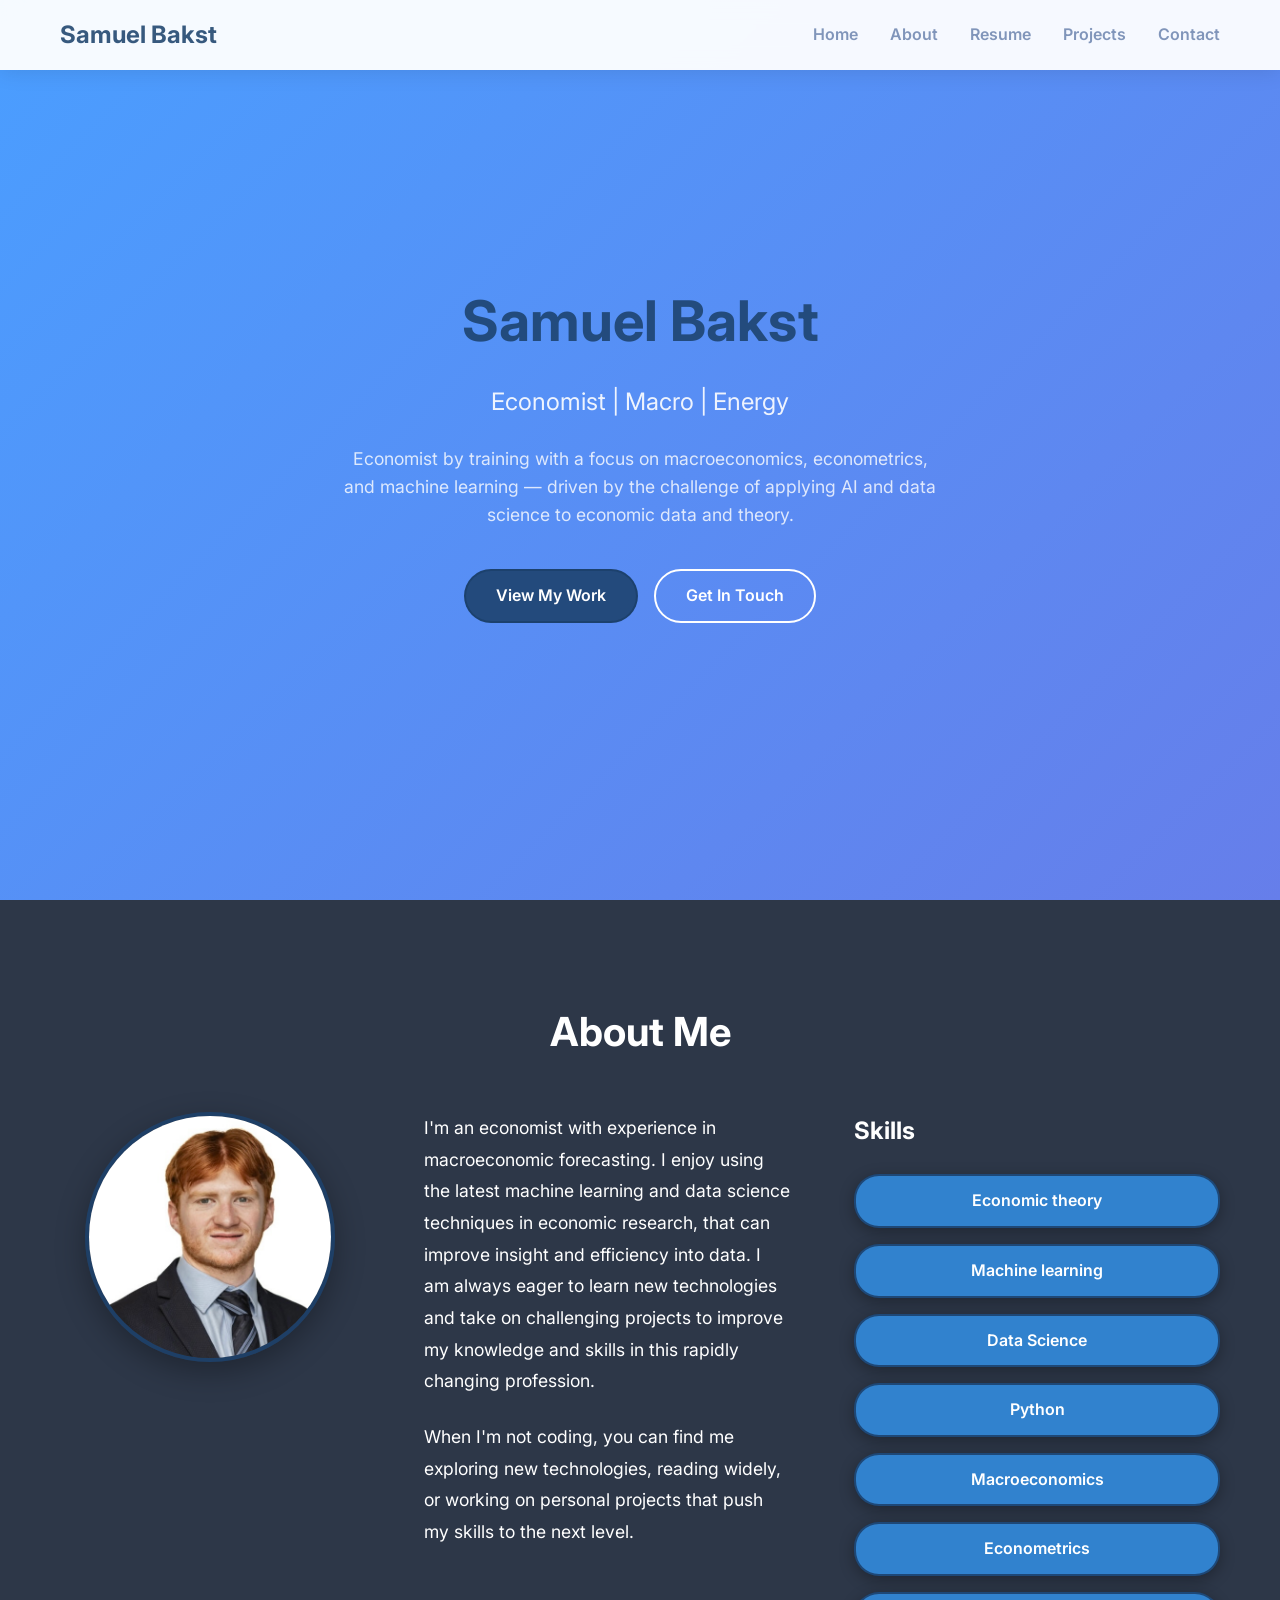
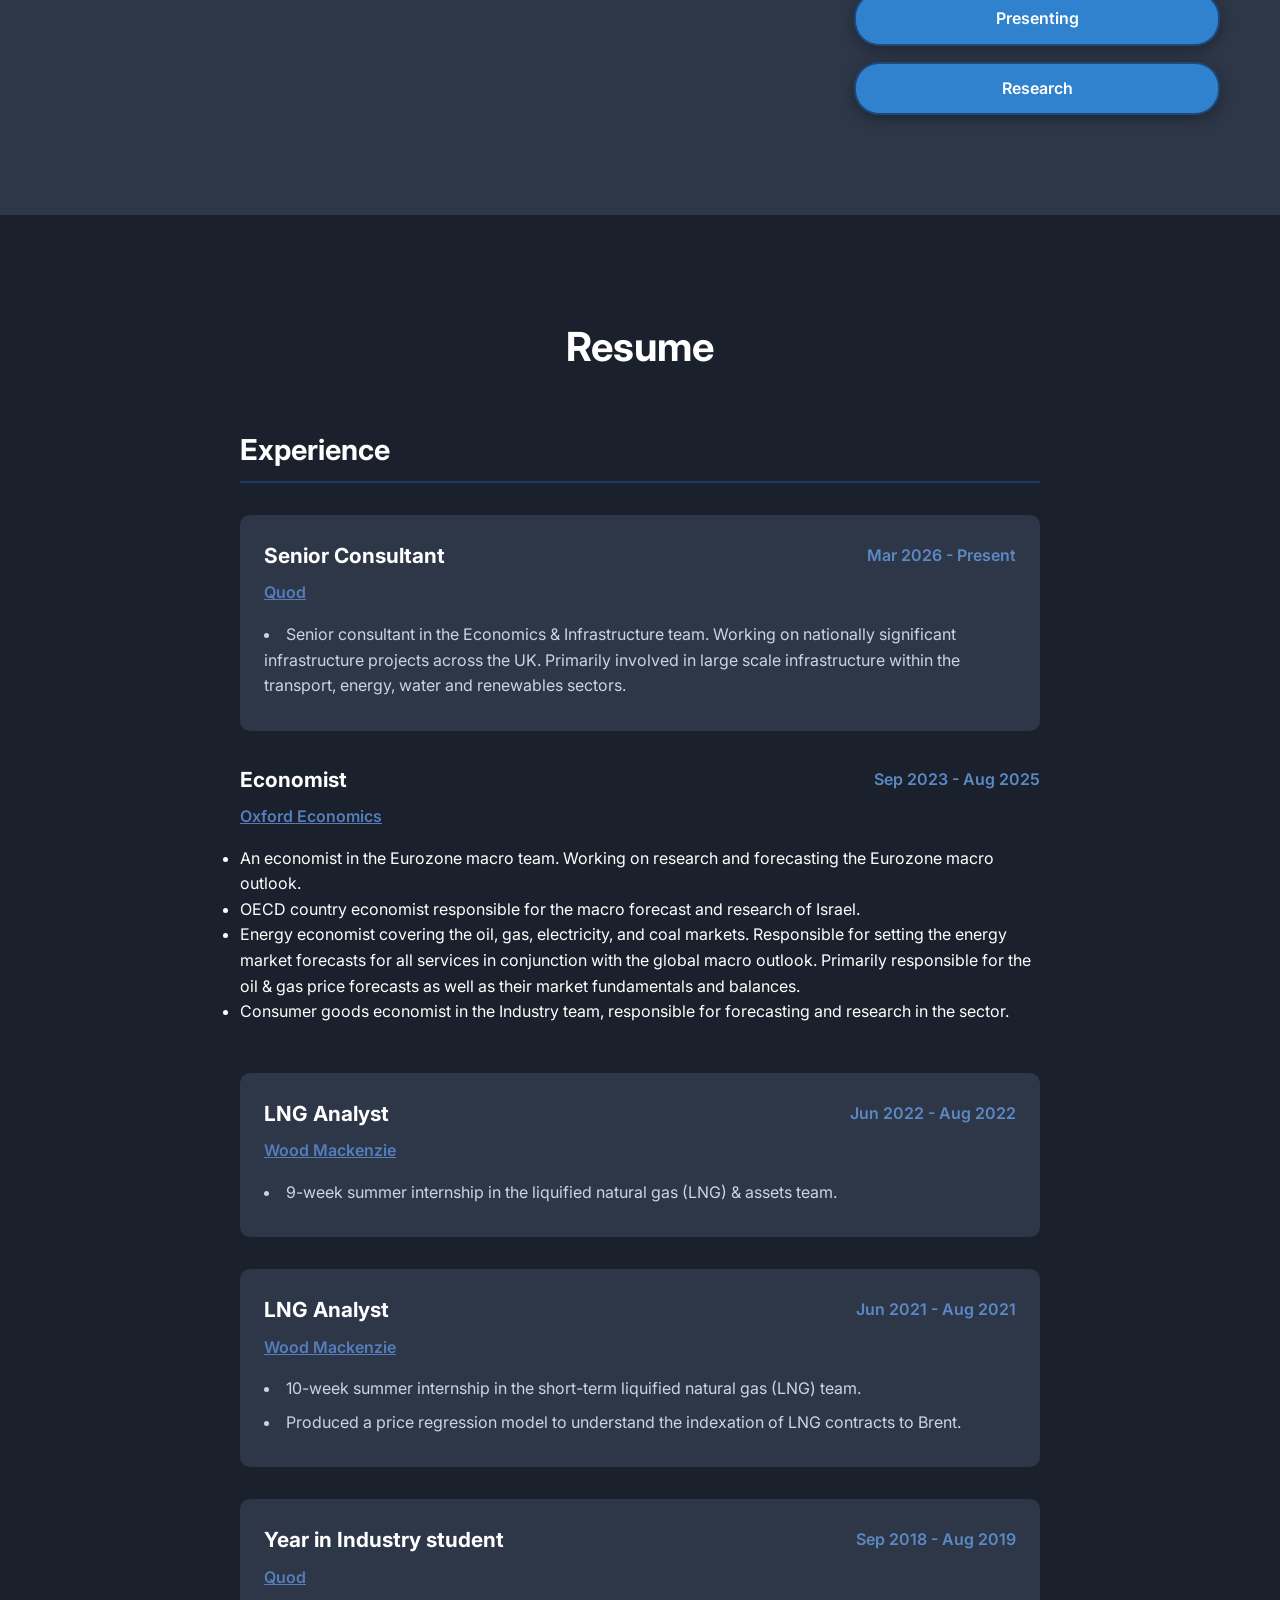
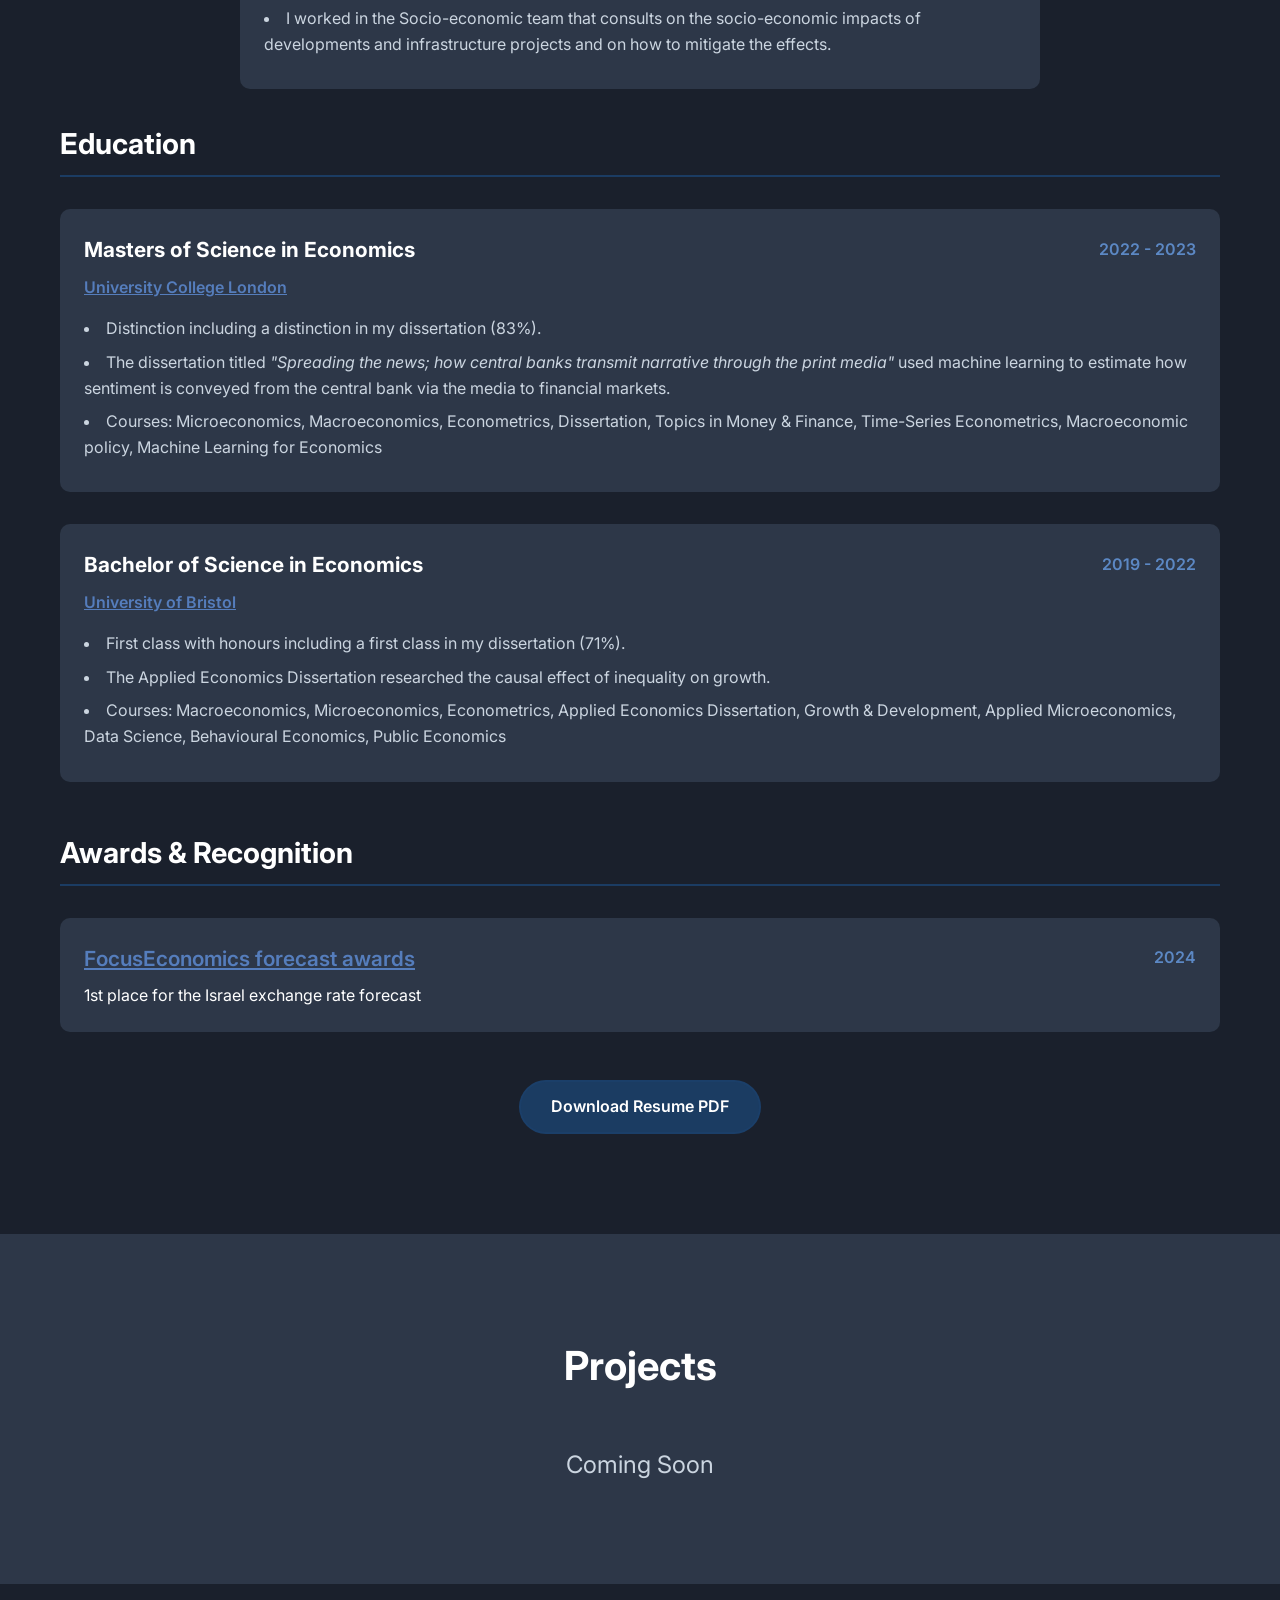
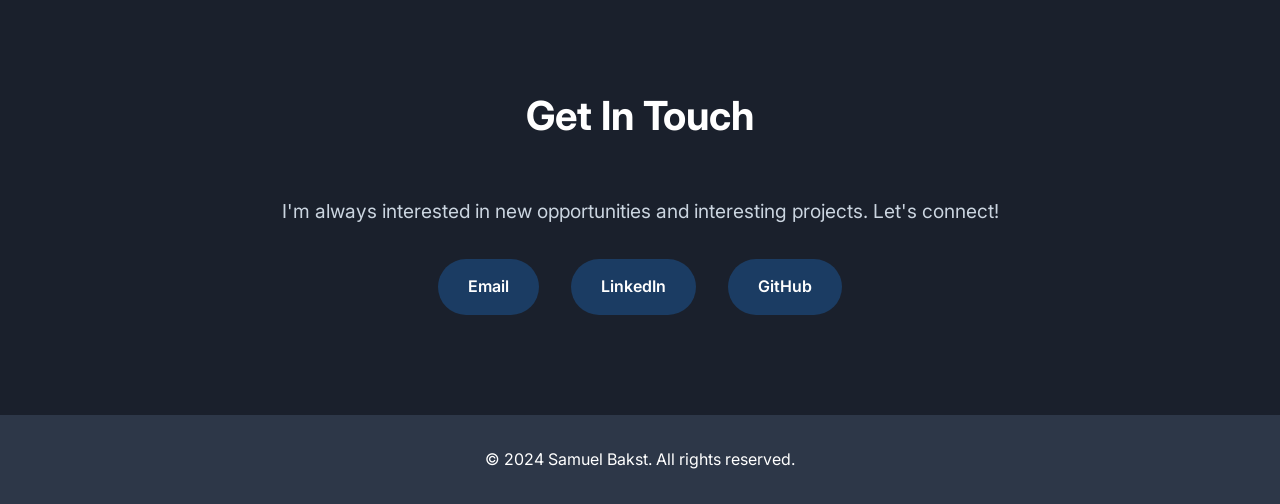
==== index.html @ 3931e301 "added the new url for the pdf cv" ====
<!DOCTYPE html>
<html lang="en">
<head>
    <meta charset="UTF-8">
    <meta name="viewport" content="width=device-width, initial-scale=1.0">
    <title>Samuel Bakst - Portfolio</title>
    <link rel="stylesheet" href="styles.css">
    <link href="https://fonts.googleapis.com/css2?family=Inter:wght@300;400;600;700&display=swap" rel="stylesheet">
</head>
<body>
    <!-- Navigation -->
    <nav class="navbar">
        <div class="nav-container">
            <div class="nav-logo">
                <a href="#home">Samuel Bakst</a>
            </div>
            <ul class="nav-menu">
                <li class="nav-item">
                    <a href="#home" class="nav-link">Home</a>
                </li>
                <li class="nav-item">
                    <a href="#about" class="nav-link">About</a>
                </li>
                <li class="nav-item">
                    <a href="#resume" class="nav-link">Resume</a>
                </li>
                <li class="nav-item">
                    <a href="#projects" class="nav-link">Projects</a>
                </li>
                <li class="nav-item">
                    <a href="#contact" class="nav-link">Contact</a>
                </li>
            </ul>
            <div class="nav-toggle">
                <span class="bar"></span>
                <span class="bar"></span>
                <span class="bar"></span>
            </div>
        </div>
    </nav>

    <!-- Hero Section -->
    <section id="home" class="hero">
        <div class="hero-content">
            <h1 class="hero-title"><span class="highlight">Samuel Bakst</span></h1>
            <h2 class="hero-subtitle">Economist | Macro | Energy</h2>
            <p class="hero-description">Economist by training with a focus on macroeconomics, econometrics, and machine learning — driven by the challenge of applying AI and data science to economic data and theory.</p>
            <div class="hero-buttons">
                <a href="#projects" class="btn btn-primary">View My Work</a>
                <a href="#contact" class="btn btn-outline">Get In Touch</a>
            </div>
        </div>
    </section>

    <!-- About Section -->
    <section id="about" class="about">
        <div class="container">
            <h2 class="section-title">About Me</h2>
            <div class="about-content">
                <div class="about-image">
                    <img src="SB headshot 2023.jpg" alt="Professional headshot" class="headshot">
                </div>
                <div class="about-text">
                    <p> I'm an economist with experience in macroeconomic forecasting. I enjoy using the latest machine learning and data science techniques in economic research, that can improve insight and efficiency into data. I am always eager to learn new technologies and take on challenging projects to improve my knowledge and skills in this rapidly changing profession.</p>
                    <p>When I'm not coding, you can find me exploring new technologies, reading widely, or working on personal projects that push my skills to the next level.</p>
                </div>
                <div class="skills">
                    <h3>Skills</h3>
                    <div class="skills-grid">
                        <div class="skill-item">Economic theory</div>
                        <div class="skill-item">Machine learning</div>
                        <div class="skill-item">Data Science</div>
                        <div class="skill-item">Python</div>
                        <div class="skill-item">Macroeconomics</div>
                        <div class="skill-item">Econometrics</div>
                        <div class="skill-item">Presenting</div>
                        <div class="skill-item">Research</div>
                    </div>
                </div>
            </div>
        </div>
    </section>

    <!-- Resume Section -->
    <section id="resume" class="resume">
        <div class="container">
            <h2 class="section-title">Resume</h2>
            <div class="resume-content">
                <div class="resume-section">
                    <h3>Experience</h3>
                    <div class="resume-item">
                        <div class="resume-header">
                            <h4>Senior Consultant</h4>
                            <span class="date">Mar 2026 - Present</span>
                        </div>
                        <p class="company"><a href="https://www.quod.com/" target="_blank" class="company-link">Quod</a></p>
                        <ul>
                            <li>Senior consultant in the Economics & Infrastructure team. Working on nationally significant infrastructure projects across the UK. Primarily involved in large scale infrastructure within the transport, energy, water and renewables sectors.</li>
                       </ul>
                    </div>
                        <div class="resume-header">
                            <h4>Economist</h4>
                            <span class="date">Sep 2023 - Aug 2025</span>
                        </div>
                        <p class="company"><a href="https://www.oxfordeconomics.com" target="_blank" class="company-link">Oxford Economics</a></p>
                        <ul>
                            <li>An economist in the Eurozone macro team. Working on research and forecasting the Eurozone macro outlook.</li>
                            <li>OECD country economist responsible for the macro forecast and research of Israel.</li>
                            <li>Energy economist covering the oil, gas, electricity, and coal markets. Responsible for setting the energy market forecasts for all services in conjunction with the global macro outlook. Primarily responsible for the oil & gas price forecasts as well as their market fundamentals and balances.</li>
                            <li>Consumer goods economist in the Industry team, responsible for forecasting and research in the sector.</li>
                       </ul>
                    </div>
                    <div class="resume-item">
                        <div class="resume-header">
                            <h4>LNG Analyst</h4>
                            <span class="date">Jun 2022 - Aug 2022</span>
                        </div>
                        <p class="company"><a href="https://www.woodmac.com/" target="_blank" class="company-link">Wood Mackenzie</a></p>
                        <ul>
                            <li>9-week summer internship in the liquified natural gas (LNG) & assets team.</li>
                        </ul>
                    </div>
                    <div class="resume-item">
                        <div class="resume-header">
                            <h4>LNG Analyst</h4>
                            <span class="date">Jun 2021 - Aug 2021</span>
                        </div>
                        <p class="company"><a href="https://www.woodmac.com/" target="_blank" class="company-link">Wood Mackenzie</a></p>
                        <ul>
                            <li>10-week summer internship in the short-term liquified natural gas (LNG) team.</li>
                            <li>Produced a price regression model to understand the indexation of LNG contracts to Brent.</li>
                        </ul>
                    </div>
                    <div class="resume-item">
                        <div class="resume-header">
                            <h4>Year in Industry student</h4>
                            <span class="date">Sep 2018 - Aug 2019</span>
                        </div>
                        <p class="company"><a href="https://www.quod.com/" target="_blank" class="company-link">Quod</a></p>
                        <ul>
                            <li>I worked in the Socio-economic team that consults on the socio-economic impacts of developments and infrastructure projects and on how to mitigate the effects.</li>
                        </ul>
                    </div>                    
                </div>

                <div class="resume-section">
                    <h3>Education</h3>
                    <div class="resume-item">
                        <div class="resume-header">
                            <h4>Masters of Science in Economics</h4>
                            <span class="date">2022 - 2023</span>
                        </div>
                        <p class="company"><a href="https://www.ucl.ac.uk" target="_blank" class="company-link">University College London</a></p>
                        <ul>
                            <li>Distinction including a distinction in my dissertation (83%).</li>
                            <li>The dissertation titled <em>"Spreading the news; how central banks transmit narrative through the print media"</em> used machine learning to estimate how sentiment is conveyed from the central bank via the media to financial markets.</li>
                            <li>Courses: Microeconomics, Macroeconomics, Econometrics, Dissertation, Topics in Money & Finance, Time-Series Econometrics, Macroeconomic policy, Machine Learning for Economics</li>
                        </ul>
                    </div>
                    <div class="resume-item">
                        <div class="resume-header">
                            <h4>Bachelor of Science in Economics</h4>
                            <span class="date">2019 - 2022</span>
                        </div>
                        <p class="company"><a href="https://www.bristol.ac.uk/" target="_blank" class="company-link">University of Bristol</a></p>
                        <ul>
                            <li>First class with honours including a first class in my dissertation (71%).</li>
                            <li>The Applied Economics Dissertation researched the causal effect of inequality on growth.</li>
                            <li>Courses: Macroeconomics, Microeconomics, Econometrics, Applied Economics Dissertation, Growth & Development, Applied Microeconomics, Data Science, Behavioural Economics, Public Economics</li>
                        </ul>
                    </div>
                </div>
                <div class="resume-section">
                    <h3>Awards & Recognition</h3>
                <div class="resume-item">
                    <div class="resume-header">
                        <h4><a href="https://www.focus-economics.com/awards/?atype=countries&ayear=2024&acomm=&aindi=exchange-rate&acoun=region_middle-east-and-north-africa#awards-filters" target="_blank" class="company-link">FocusEconomics forecast awards</a></h4>
                        <span class="date">2024</span>
                    </div>
                    <p>1st place for the Israel exchange rate forecast</p>
                </div>
                </div>
            </div>
            
            <div class="download-resume">
                <a href="https://github.com/107SBakst/Front-end/blob/47f47b4f72db0e8518ba2000d169484926627b65/Samuel_Bakst_CV.pdf" target="_blank" class="btn btn-primary">Download Resume PDF</a>
            </div>
        </div>
    </section>

    <!-- Projects Section -->
    <section id="projects" class="projects">
        <div class="container">
            <h2 class="section-title">Projects</h2>
            <p style="text-align: center; font-size: 1.5rem; color: var(--text-secondary); margin-top: 2rem;">Coming Soon</p>
        </div>
        <!-- 
        <div class="container">
            <h2 class="section-title">Projects</h2>
            <div class="projects-grid">
                <div class="project-card">
                    <div class="project-image">
                        <div class="placeholder-image">Project Screenshot</div>
                    </div>
                    <div class="project-content">
                        <h3>Project Title 1</h3>
                        <p>Description of your first project. What technologies you used, what problems it solves, and what you learned.</p>
                        <div class="project-tech">
                            <span class="tech-tag">React</span>
                            <span class="tech-tag">Node.js</span>
                            <span class="tech-tag">MongoDB</span>
                        </div>
                        <div class="project-links">
                            <a href="#" class="project-link">Live Demo</a>
                            <a href="#" class="project-link">GitHub</a>
                        </div>
                    </div>
                </div>

                <div class="project-card">
                    <div class="project-image">
                        <div class="placeholder-image">Project Screenshot</div>
                    </div>
                    <div class="project-content">
                        <h3>Project Title 2</h3>
                        <p>Description of your second project. Highlight the key features and technologies used.</p>
                        <div class="project-tech">
                            <span class="tech-tag">Python</span>
                            <span class="tech-tag">Flask</span>
                            <span class="tech-tag">SQL</span>
                        </div>
                        <div class="project-links">
                            <a href="#" class="project-link">Live Demo</a>
                            <a href="#" class="project-link">GitHub</a>
                        </div>
                    </div>
                </div>

                <div class="project-card">
                    <div class="project-image">
                        <div class="placeholder-image">Project Screenshot</div>
                    </div>
                    <div class="project-content">
                        <h3>Project Title 3</h3>
                        <p>Description of your third project. What makes this project special and what you accomplished.</p>
                        <div class="project-tech">
                            <span class="tech-tag">JavaScript</span>
                            <span class="tech-tag">HTML/CSS</span>
                            <span class="tech-tag">API</span>
                        </div>
                        <div class="project-links">
                            <a href="#" class="project-link">Live Demo</a>
                            <a href="#" class="project-link">GitHub</a>
                        </div>
                    </div>
                </div>
            </div>
        </div>
        -->
    </section>

    <!-- Contact Section -->
    <section id="contact" class="contact">
        <div class="container">
            <h2 class="section-title">Get In Touch</h2>
            <div class="contact-content">
                <p>I'm always interested in new opportunities and interesting projects. Let's connect!</p>
                <div class="contact-links">
                    <a href="mailto:9l1rliv1a@mozmail.com" class="contact-link">
                        <span>Email</span>
                    </a>
                    <a href="https://www.linkedin.com/in/samuel-b-313450147/" target="_blank" class="contact-link">
                        <span>LinkedIn</span>
                    </a>
                    <a href="https://github.com/107SBakst" target="_blank" class="contact-link">
                        <span>GitHub</span>
                    </a>
                </div>
            </div>
        </div>
    </section>

    <!-- Footer -->
    <footer class="footer">
        <div class="container">
            <p>&copy; 2024 Samuel Bakst. All rights reserved.</p>
        </div>
    </footer>

    <script src="script.js"></script>
</body>
</html>
---- styles.css ----
/* CSS Custom Properties - Theme Variables */
:root {
    /* Colors */
    --primary-color: #1c416bdf;
    --primary-hover: #3182ce;
    --secondary-color: #2d3748;
    --accent-color: #667eea;
    --accent-secondary: #764ba2;
    --background-color: #1a202c;
    --background-alt: #2d3748;
    --text-primary: #ffffff;
    --text-secondary: #cbd5e0;
    --text-light: #718096;
    --text-white: #fff;
    --border-color: #4a5568;
    --shadow-light: rgba(0, 0, 0, 0.3);
    --shadow-medium: rgba(0, 0, 0, 0.4);
    --overlay-light: rgba(26, 32, 44, 0.95);
    --overlay-medium: rgba(26, 32, 44, 0.98);
    --card-background: #2d3748;
    --nav-background: rgba(26, 32, 44, 1);
    --nav-background-scroll: rgba(26, 32, 44, 1);
    --nav-text-color: #2d3748;
    --nav-logo-color: #1c416bdf;
    --date-color: #5c88c4;
    --tech-tag-background: #4a5568;
    --tech-tag-text-color: #4a9eff;
    --skill-background: #3182ce;
    --skill-text-color: #ffffff;
    --skill-border: #1c416bdf;

    /* Typography */
    --font-family: 'Inter', sans-serif;
    --font-weight-light: 300;
    --font-weight-normal: 400;
    --font-weight-semibold: 600;
    --font-weight-bold: 700;

    /* Font Sizes */
    --hero-title: 3.5rem;
    --hero-subtitle: 1.5rem;
    --section-title: 2.5rem;
    --body-text: 1.1rem;
    --nav-text: 1.5rem;
    --project-title: 1.5rem;
    --resume-title: 1.3rem;
    --contact-text: 1.2rem;
    --tech-tag-text: 0.85rem;

    /* Spacing */
    --container-max-width: 1200px;
    --navbar-height: 70px;
    --section-padding: 100px 0;
    --container-padding: 0 20px;

    /* Border Radius */
    --border-radius-sm: 10px;
    --border-radius-md: 15px;
    --border-radius-lg: 25px;
    --border-radius-xl: 50px;

    /* Shadows */
    --card-shadow: 0 10px 30px rgba(0, 0, 0, 0.3);
    --nav-shadow: 0 2px 20px rgba(0, 0, 0, 0.3);
    --nav-shadow-scroll: 0 2px 20px rgba(0, 0, 0, 0.4);
    --skill-shadow: 0 4px 15px rgba(0, 0, 0, 0.3);

    /* Transitions */
    --transition-fast: 0.3s ease;
    --transition-medium: 0.6s ease;

    /* Gradients */
    --hero-gradient: linear-gradient(135deg, #4a9eff 0%, #667eea 100%);
    --project-gradient: linear-gradient(135deg, #4a9eff 0%, #667eea 100%);
}

/* Reset and Base Styles */
* {
    margin: 0;
    padding: 0;
    box-sizing: border-box;
}

html {
    scroll-behavior: smooth;
}

body {
    font-family: var(--font-family);
    line-height: 1.6;
    color: var(--text-primary);
    background-color: var(--background-color);
}

.container {
    max-width: var(--container-max-width);
    margin: 0 auto;
    padding: var(--container-padding);
}

/* Typography */
.section-title {
    font-size: var(--section-title);
    font-weight: var(--font-weight-bold);
    text-align: center;
    margin-bottom: 3rem;
    color: var(--text-primary);
}

.highlight {
    color: var(--primary-color);
}

/* Navigation */
.navbar {
    position: fixed;
    top: 0;
    width: 100%;
    background: var(--nav-background);
    backdrop-filter: blur(10px);
    box-shadow: var(--nav-shadow);
    z-index: 1000;
}

.nav-container {
    max-width: var(--container-max-width);
    margin: 0 auto;
    padding: var(--container-padding);
    display: flex;
    justify-content: space-between;
    align-items: center;
    height: var(--navbar-height);
}

.nav-logo a {
    font-size: var(--nav-text);
    font-weight: var(--font-weight-bold);
    color: var(--nav-logo-color);
    text-decoration: none;
}

.nav-menu {
    display: flex;
    list-style: none;
    gap: 2rem;
}

.nav-link {
    color: #8095ba;
    text-decoration: none;
    font-weight: var(--font-weight-semibold);
    transition: color var(--transition-fast);
}

.nav-link:hover {
    color: var(--primary-color);
}

.nav-toggle {
    display: none;
    flex-direction: column;
    cursor: pointer;
}

.bar {
    width: 25px;
    height: 3px;
    background: var(--nav-text-color);
    margin: 3px 0;
    transition: var(--transition-fast);
}

/* Hero Section */
.hero {
    min-height: 100vh;
    display: flex;
    align-items: center;
    justify-content: center;
    background: var(--hero-gradient);
    color: var(--text-white);
    text-align: center;
    padding: 0 20px;
}

.hero-content {
    max-width: 800px;
}

.hero-title {
    font-size: var(--hero-title);
    font-weight: var(--font-weight-bold);
    margin-bottom: 1rem;
}

.hero-subtitle {
    font-size: var(--hero-subtitle);
    font-weight: var(--font-weight-normal);
    margin-bottom: 1.5rem;
    opacity: 0.9;
}

.hero-description {
    font-size: var(--body-text);
    margin-bottom: 2.5rem;
    opacity: 0.8;
    max-width: 600px;
    margin-left: auto;
    margin-right: auto;
}

.hero-buttons {
    display: flex;
    gap: 1rem;
    justify-content: center;
    flex-wrap: wrap;
}

/* Buttons */
.btn {
    display: inline-block;
    padding: 12px 30px;
    border-radius: var(--border-radius-xl);
    text-decoration: none;
    font-weight: var(--font-weight-semibold);
    transition: all var(--transition-fast);
    border: 2px solid transparent;
}

.btn-primary {
    background: var(--primary-color);
    color: var(--text-white);
    border-color: var(--primary-color);
}

.btn-primary:hover {
    background: var(--primary-hover);
    border-color: var(--primary-hover);
    transform: translateY(-2px);
}

.btn-outline {
    background: transparent;
    color: var(--text-white);
    border-color: var(--text-white);
}

.btn-outline:hover {
    background: var(--text-white);
    color: var(--primary-color);
}

/* About Section */
.about {
    padding: var(--section-padding);
    background: var(--background-alt);
}

.about-content {
    display: grid;
    grid-template-columns: 300px 1fr 1fr;
    gap: 4rem;
    align-items: start;
}

.about-image {
    display: flex;
    justify-content: center;
}

.headshot {
    width: 250px;
    height: 250px;
    border-radius: 50%;
    object-fit: cover;
    border: 4px solid var(--primary-color);
    box-shadow: var(--card-shadow);
    transition: transform var(--transition-fast);
}

.headshot:hover {
    transform: scale(1.05);
}

.about-text {
    font-size: var(--body-text);
    line-height: 1.8;
}

.about-text p {
    margin-bottom: 1.5rem;
}

.skills h3 {
    font-size: var(--project-title);
    margin-bottom: 1.5rem;
    color: var(--text-primary);
}

.skills-grid {
    display: grid;
    grid-template-columns: repeat(auto-fit, minmax(180px, 1fr));
    gap: 1rem;
}

.skill-item {
    background: var(--skill-background);
    padding: 12px 20px;
    border-radius: var(--border-radius-lg);
    text-align: center;
    font-weight: var(--font-weight-semibold);
    color: var(--skill-text-color);
    box-shadow: var(--skill-shadow);
    border: 2px solid var(--skill-border);
    transition: all var(--transition-fast);
    white-space: normal;       /* allows text to wrap */
    word-break: normal;    /* ensures long words break instead of overflowing */
}

.skill-item:hover {
    transform: translateY(-3px) scale(1.02);
    box-shadow: 0 8px 25px rgba(0, 0, 0, 0.4);
    border-color: var(--primary-color);
    background: var(--primary-color);
}

/* Resume Section */
.resume {
    padding: var(--section-padding);
}

.resume-content {
    max-width: 800px;
    margin: 0 auto;
}

.resume-section {
    margin-bottom: 3rem;
}

.resume-section h3 {
    font-size: 1.8rem;
    color: var(--text-primary);
    margin-bottom: 2rem;
    border-bottom: 2px solid var(--primary-color);
    padding-bottom: 0.5rem;
}

.resume-item {
    margin-bottom: 2rem;
    padding: 1.5rem;
    background: var(--background-alt);
    border-radius: var(--border-radius-sm);
}

.resume-header {
    display: flex;
    justify-content: space-between;
    align-items: center;
    margin-bottom: 0.5rem;
}

.resume-header h4 {
    font-size: var(--resume-title);
    color: var(--text-primary);
}

.date {
    color: var(--date-color);
    font-weight: var(--font-weight-semibold);
}

.company {
    color: var(--text-light);
    font-weight: var(--font-weight-semibold);
    margin-bottom: 1rem;
}

.company-link {
    color: #557dbc;
    text-decoration: underline;
    font-weight: var(--font-weight-semibold);
    transition: color var(--transition-fast);
}

.company-link:hover {
    color: #4299e1;
    text-decoration: none;
}

.resume-header .company-link {
    color: #557dbc;
    text-decoration: underline;
    font-weight: var(--font-weight-semibold);
    transition: color var(--transition-fast);
}

.resume-header .company-link:hover {
    color: #4299e1;
    text-decoration: none;
}

.resume-item ul {
    list-style-position: inside;
    color: var(--text-secondary);
}

.resume-item li {
    margin-bottom: 0.5rem;
}

.download-resume {
    text-align: center;
    margin-top: 3rem;
}

/* Projects Section */
.projects {
    padding: var(--section-padding);
    background: var(--background-alt);
}

.projects-grid {
    display: grid;
    grid-template-columns: repeat(auto-fit, minmax(350px, 1fr));
    gap: 2rem;
}

.project-card {
    background: var(--card-background);
    border-radius: var(--border-radius-md);
    overflow: hidden;
    box-shadow: var(--card-shadow);
    transition: transform var(--transition-fast);
}

.project-card:hover {
    transform: translateY(-5px);
}

.project-image {
    height: 200px;
    background: var(--project-gradient);
    display: flex;
    align-items: center;
    justify-content: center;
}

.placeholder-image {
    color: var(--text-white);
    font-weight: var(--font-weight-semibold);
    font-size: var(--body-text);
}

.project-content {
    padding: 2rem;
}

.project-content h3 {
    font-size: var(--project-title);
    color: var(--text-primary);
    margin-bottom: 1rem;
}

.project-content p {
    color: var(--text-secondary);
    margin-bottom: 1.5rem;
    line-height: 1.6;
}

.project-tech {
    display: flex;
    flex-wrap: wrap;
    gap: 0.5rem;
    margin-bottom: 1.5rem;
}

.tech-tag {
    background: var(--tech-tag-background);
    color: var(--tech-tag-text-color);
    padding: 4px 12px;
    border-radius: var(--border-radius-md);
    font-size: var(--tech-tag-text);
    font-weight: var(--font-weight-semibold);
}

.project-links {
    display: flex;
    gap: 1rem;
}

.project-link {
    color: var(--primary-color);
    text-decoration: none;
    font-weight: var(--font-weight-semibold);
    transition: color var(--transition-fast);
}

.project-link:hover {
    color: var(--primary-hover);
}

/* Contact Section */
.contact {
    padding: var(--section-padding);
    text-align: center;
}

.contact-content p {
    font-size: var(--contact-text);
    margin-bottom: 2rem;
    color: var(--text-secondary);
}

.contact-links {
    display: flex;
    justify-content: center;
    gap: 2rem;
    flex-wrap: wrap;
}

.contact-link {
    display: block;
    padding: 15px 30px;
    background: var(--primary-color);
    color: var(--text-white);
    text-decoration: none;
    border-radius: var(--border-radius-xl);
    font-weight: var(--font-weight-semibold);
    transition: all var(--transition-fast);
}

.contact-link:hover {
    background: var(--primary-hover);
    transform: translateY(-2px);
}

/* Footer */
.footer {
    background: var(--secondary-color);
    color: var(--text-white);
    text-align: center;
    padding: 2rem 0;
}

/* Responsive Design */

/* Large Desktop Screens */
@media (min-width: 1400px) {
    .container {
        max-width: 1400px;
    }
    
    .hero-title {
        font-size: 4rem;
    }
    
    .hero-subtitle {
        font-size: 1.8rem;
    }
    
    .section-title {
        font-size: 3rem;
    }
    
    .projects-grid {
        grid-template-columns: repeat(3, 1fr);
    }
}

/* Desktop */
@media (min-width: 1200px) and (max-width: 1399px) {
    .hero-title {
        font-size: 3.5rem;
    }
    
    .projects-grid {
        grid-template-columns: repeat(3, 1fr);
    }
}

/* Laptop/Small Desktop */
@media (min-width: 992px) and (max-width: 1199px) {
    .container {
        max-width: 960px;
    }
    
    .hero-title {
        font-size: 3.2rem;
    }
    
    .hero-subtitle {
        font-size: 1.4rem;
    }
    
    .section-title {
        font-size: 2.3rem;
    }
    
    .projects-grid {
        grid-template-columns: repeat(2, 1fr);
    }
    
    .about-content {
        gap: 3rem;
    }
}

/* Tablet Landscape */
@media (min-width: 768px) and (max-width: 991px) {
    .container {
        max-width: 720px;
        padding: 0 25px;
    }
    
    .hero-title {
        font-size: 2.8rem;
    }
    
    .hero-subtitle {
        font-size: 1.3rem;
    }
    
    .section-title {
        font-size: 2.2rem;
    }
    
    .about-content {
        grid-template-columns: 1fr;
        gap: 2.5rem;
        text-align: center;
    }
    
    .headshot {
        width: 200px;
        height: 200px;
    }
    
    .skills-grid {
        grid-template-columns: repeat(auto-fit, minmax(110px, 1fr));
        max-width: 500px;
        margin: 0 auto;
    }

    .skill-item {
        font-size: 0.75rem;
    }
    
    .projects-grid {
        grid-template-columns: repeat(2, 1fr);
        gap: 1.5rem;
    }
    
    .resume-content {
        max-width: 600px;
    }
    
    .contact-links {
        gap: 1.5rem;
    }
    
    .hero-buttons {
        gap: 1.5rem;
    }
}

/* Tablet Portrait & Large Mobile */
@media (max-width: 767px) {
    .nav-menu {
        position: fixed;
        left: -100%;
        top: 70px;
        flex-direction: column;
        background-color: white;
        width: 100%;
        text-align: center;
        transition: 0.3s;
        box-shadow: 0 10px 27px rgba(0, 0, 0, 0.05);
        padding: 2rem 0;
    }

    .nav-menu.active {
        left: 0;
    }

    .nav-toggle {
        display: flex;
    }

    .hero-title {
        font-size: 2.5rem;
    }

    .hero-subtitle {
        font-size: 1.2rem;
    }

    .section-title {
        font-size: 2rem;
    }

    .about-content {
        grid-template-columns: 1fr;
        gap: 2rem;
    }
    
    .headshot {
        width: 180px;
        height: 180px;
    }

    .skills-grid {
        grid-template-columns: repeat(auto-fit, minmax(100px, 1fr));
    }

    .skill-item {
        padding: 10px 15px;
        font-size: 0.75rem;
    }

    .resume-header {
        flex-direction: column;
        align-items: flex-start;
    }

    .projects-grid {
        grid-template-columns: 1fr;
    }

    .hero-buttons {
        flex-direction: column;
        align-items: center;
    }
    
    .headshot {
        width: 150px;
        height: 150px;
    }

    .contact-links {
        flex-direction: column;
        align-items: center;
    }
}

@media (min-width: 500px) and (max-width: 580px) {
    .skills-grid {
        /* allow slightly wider pills so long words fit better */
        grid-template-columns: repeat(auto-fit, minmax(140px, 1fr));
    }

    .skill-item {
        font-size: 0.775rem; /* a bit smaller only in this window */
    }
}


/* Small Mobile */
@media (max-width: 480px) {
    .container {
        padding: 0 15px;
    }

    .hero-title {
        font-size: 2rem;
        line-height: 1.2;
    }

    .hero-subtitle {
        font-size: 1.1rem;
    }

    .section-title {
        font-size: 1.8rem;
    }

    .project-content {
        padding: 1.5rem;
    }
    
    .skills-grid {
        grid-template-columns: repeat(2, 1fr);
        gap: 0.8rem;
    }
    
    .skill-item {
        padding: 10px 15px;
        font-size: 0.71rem;
    }
    
    .resume-item {
        padding: 1rem;
    }
    
    .hero-description {
        font-size: 1rem;
    }
    
    .btn {
        padding: 10px 25px;
        font-size: 0.9rem;
    }
}

/* Extra Small Mobile */
@media (max-width: 320px) {
    .hero-title {
        font-size: 1.8rem;
    }
    
    .hero-subtitle {
        font-size: 1rem;
    }
    
    .section-title {
        font-size: 1.6rem;
    }
    
    .skills-grid {
        grid-template-columns: 1fr;
    }
    
    .nav-container {
        padding: 0 15px;
    }
    
    .project-content {
        padding: 1rem;
    }
}
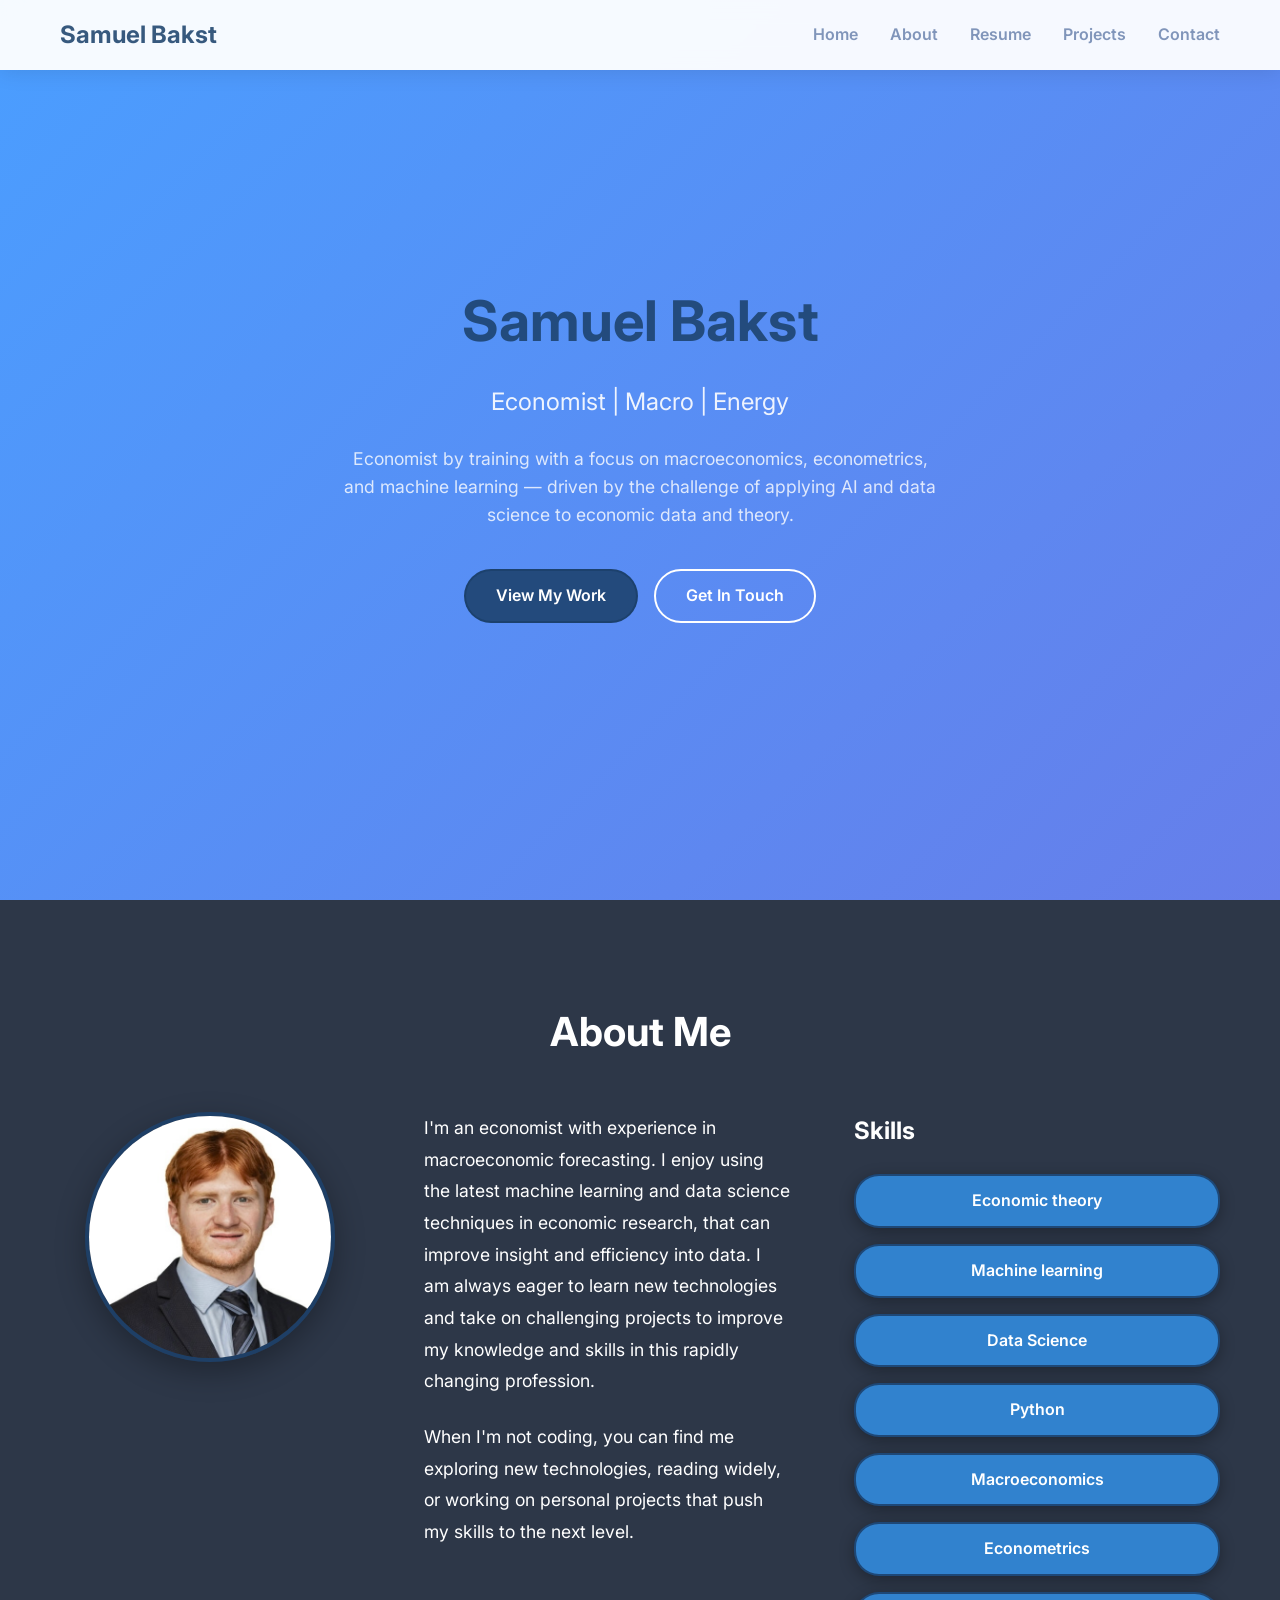
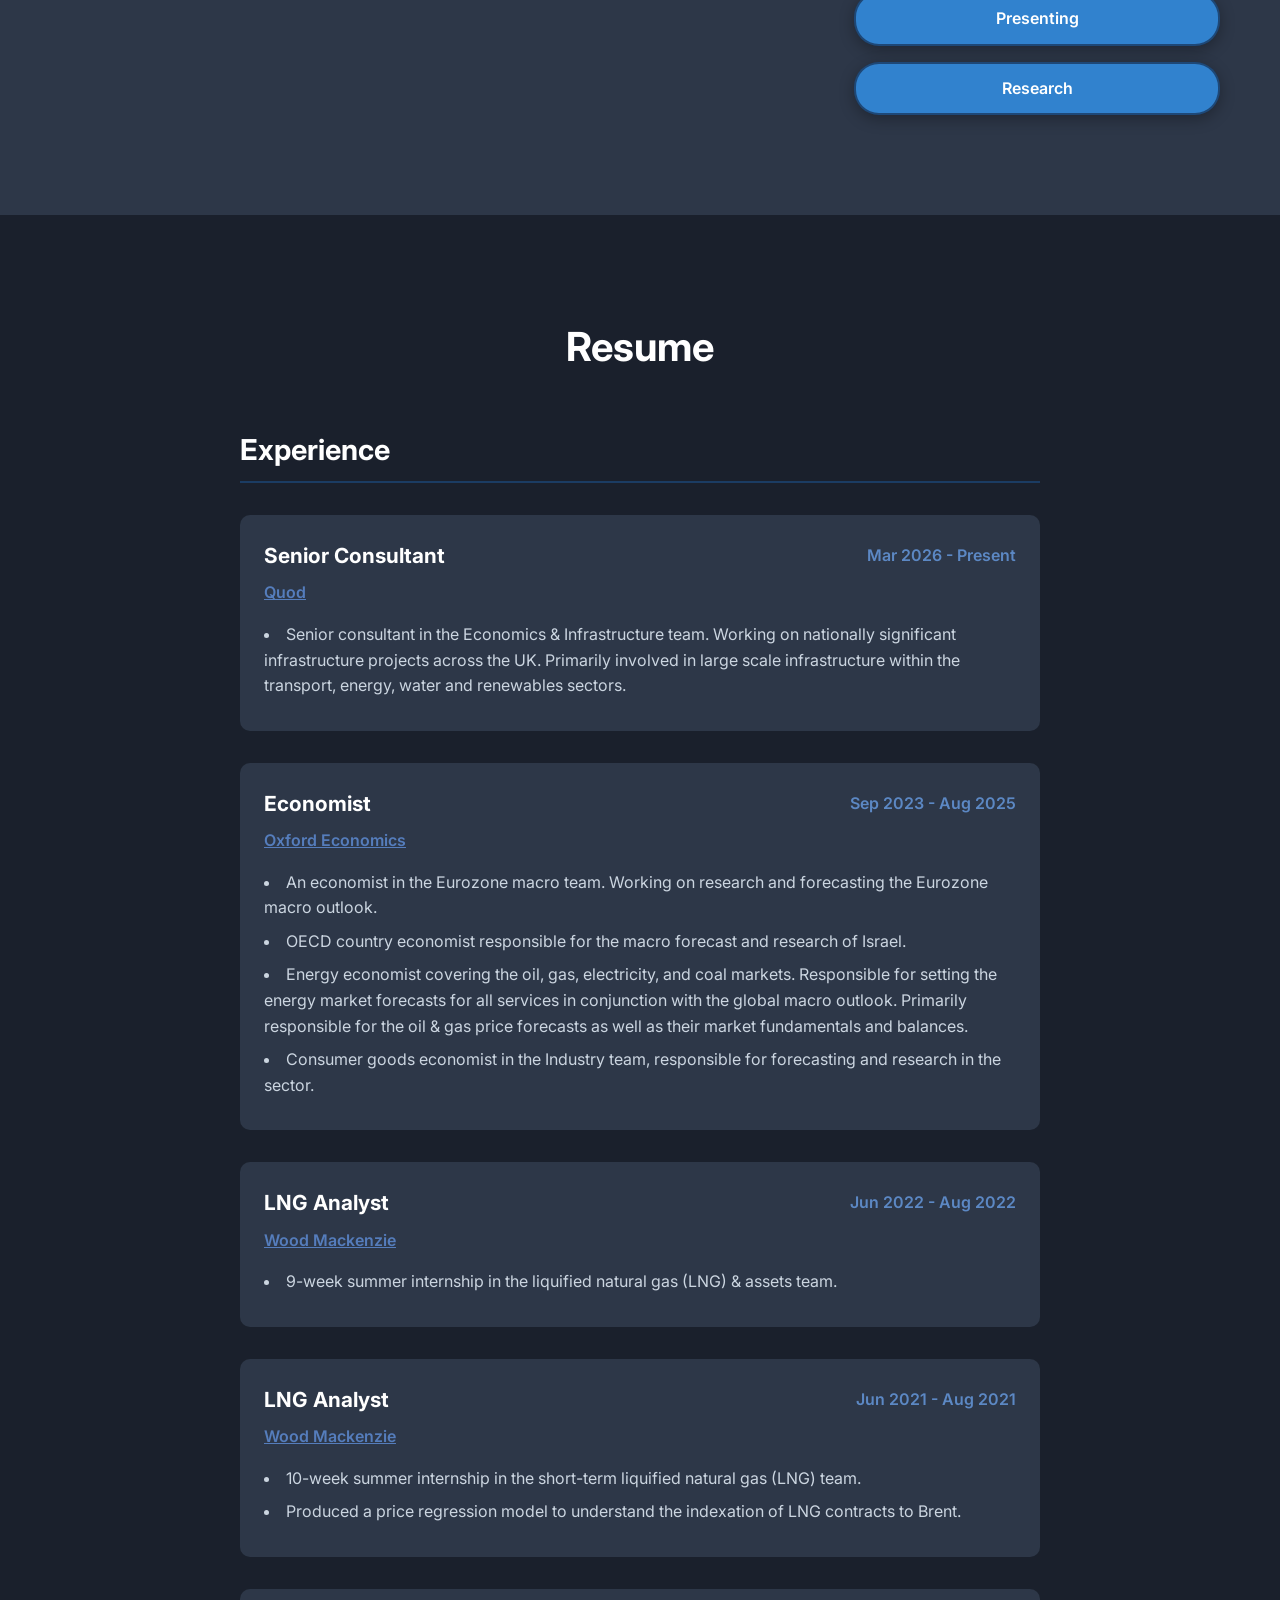
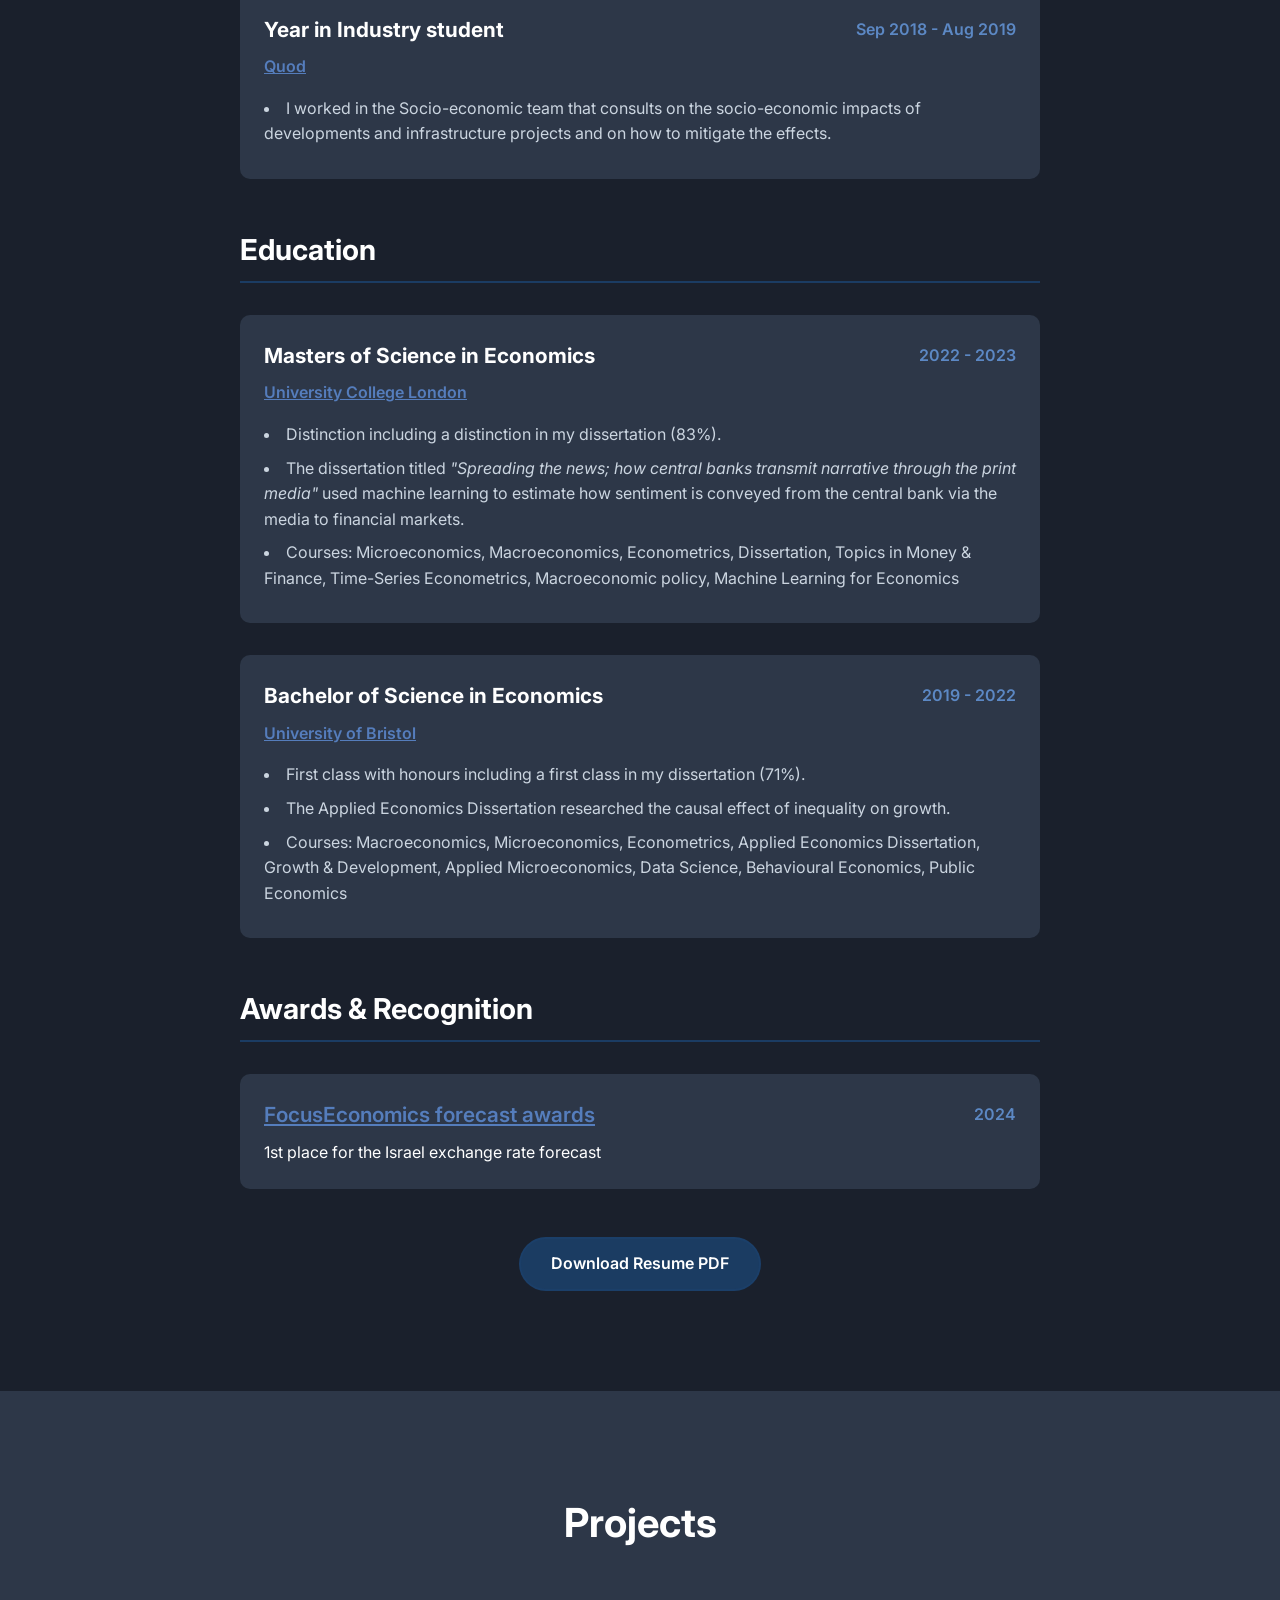
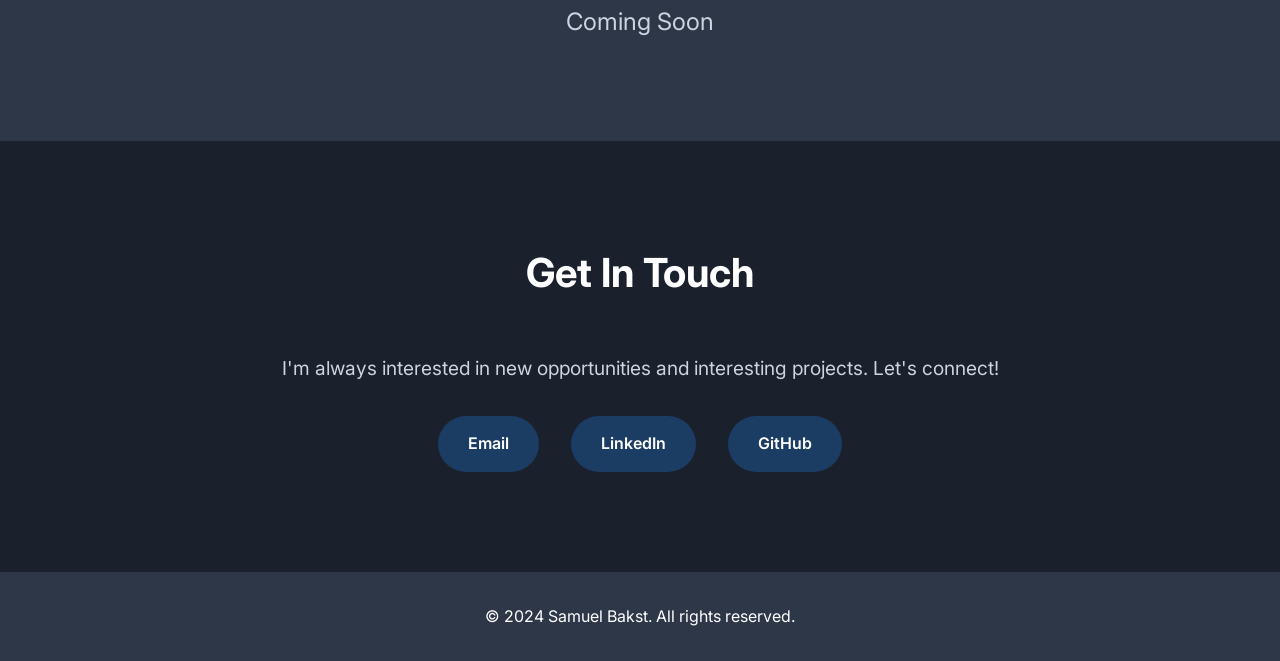
==== commit 47af32fb: "added the fix to the boxes" ====
--- a/index.html
+++ b/index.html
@@ -98,6 +98,7 @@
                             <li>Senior consultant in the Economics & Infrastructure team. Working on nationally significant infrastructure projects across the UK. Primarily involved in large scale infrastructure within the transport, energy, water and renewables sectors.</li>
                        </ul>
                     </div>
+                    <div class="resume-item">
                         <div class="resume-header">
                             <h4>Economist</h4>
                             <span class="date">Sep 2023 - Aug 2025</span>
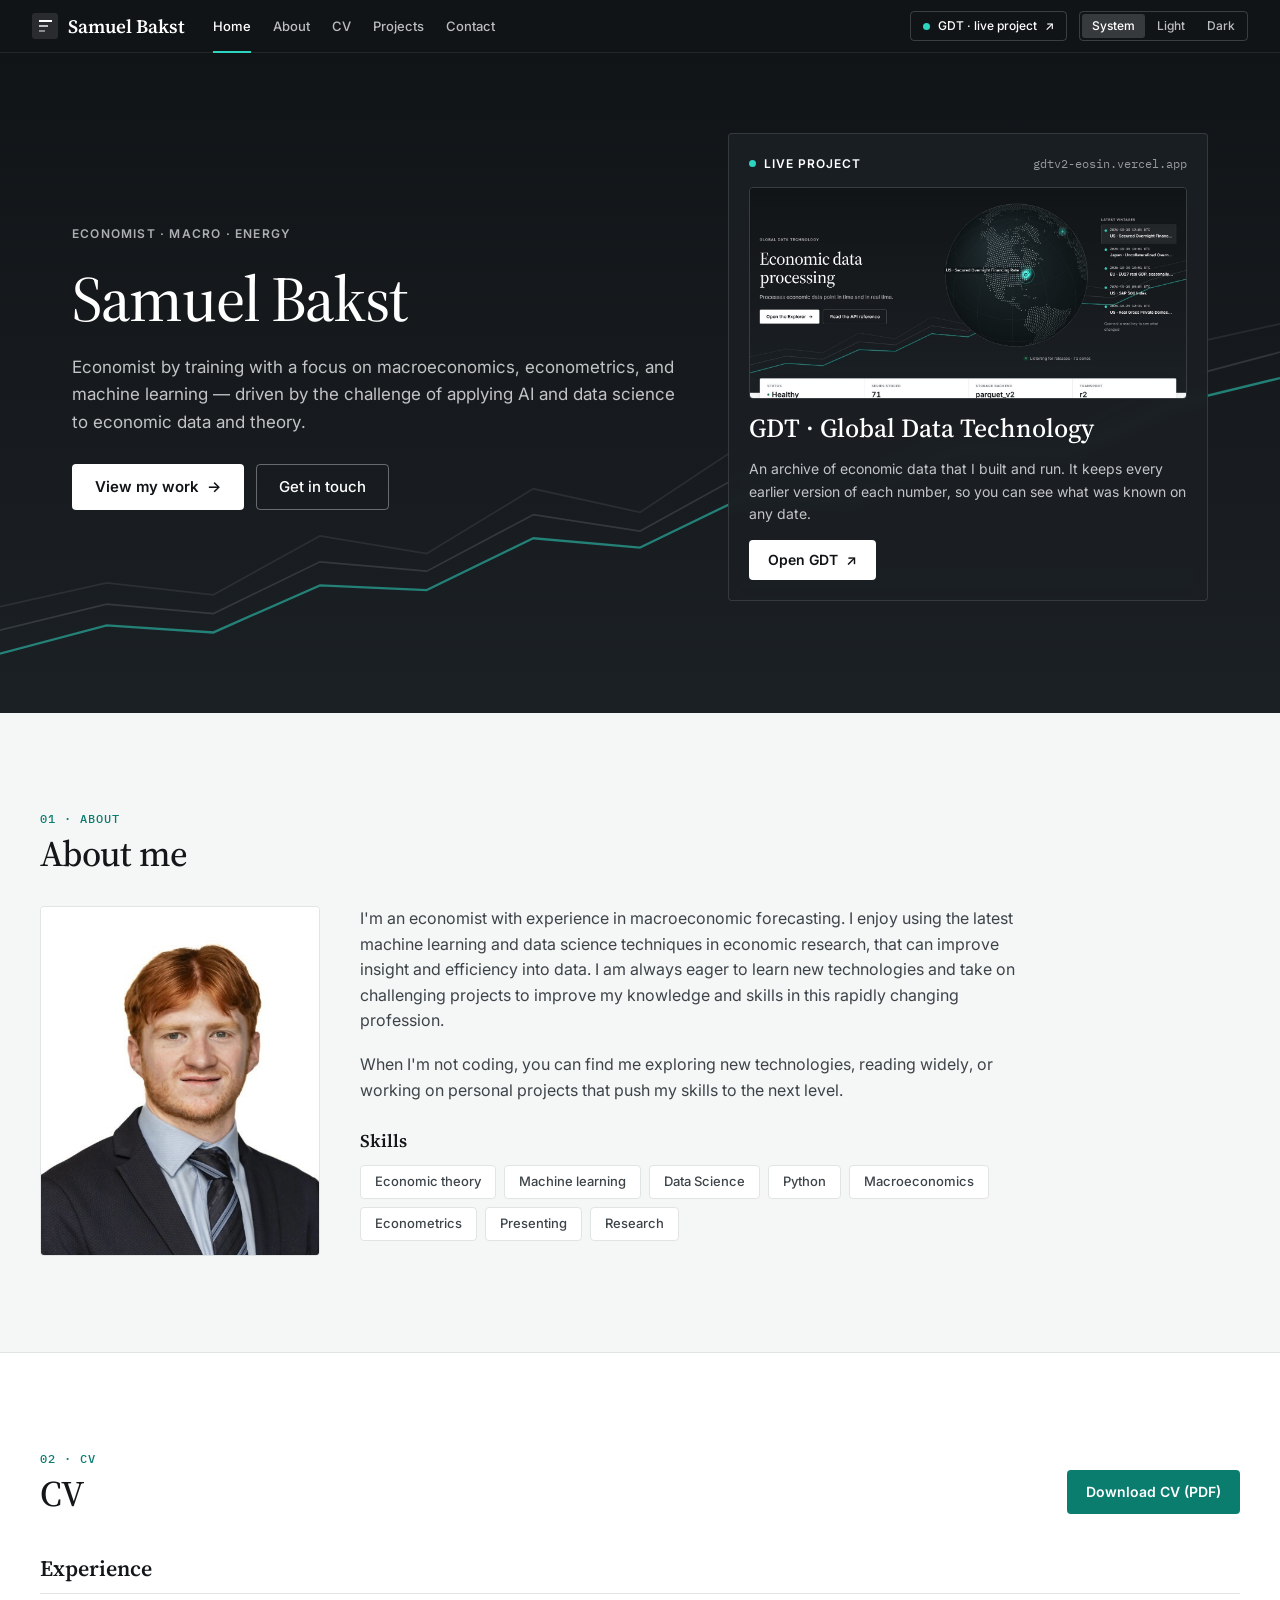
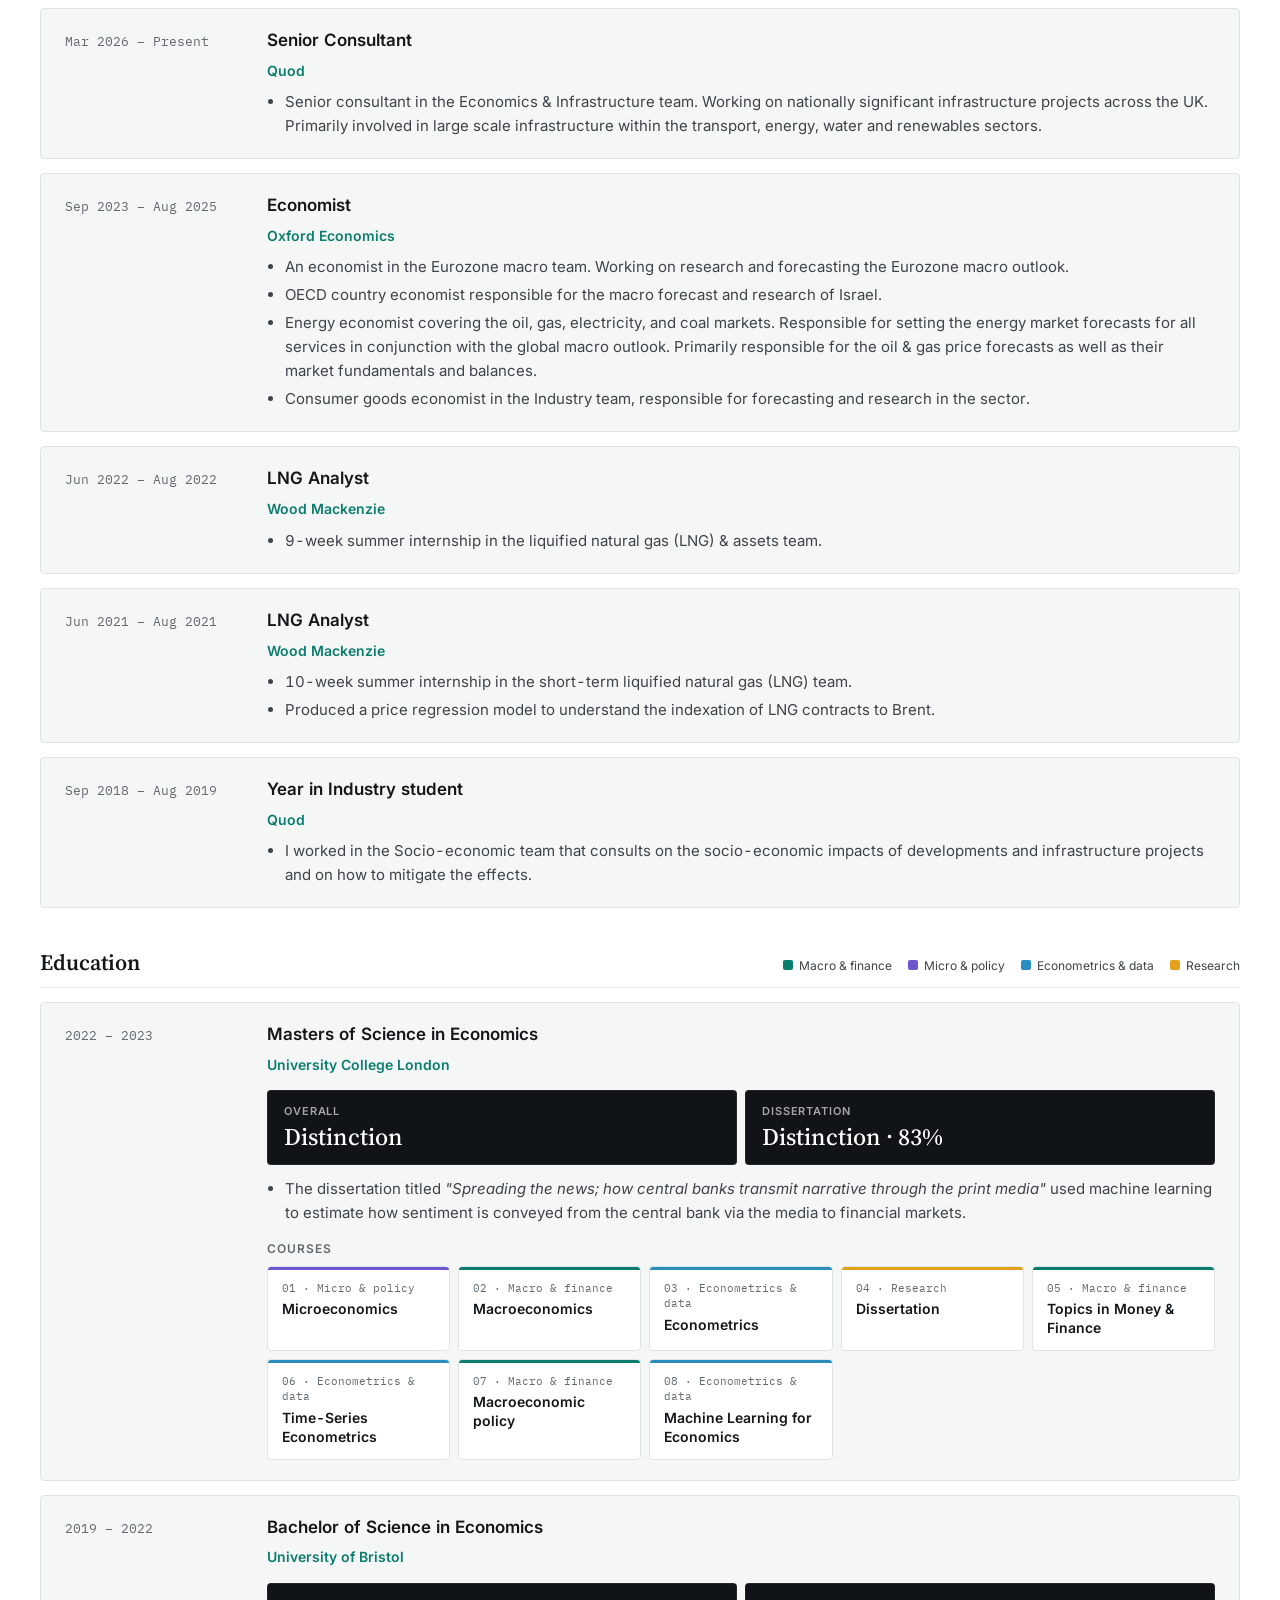
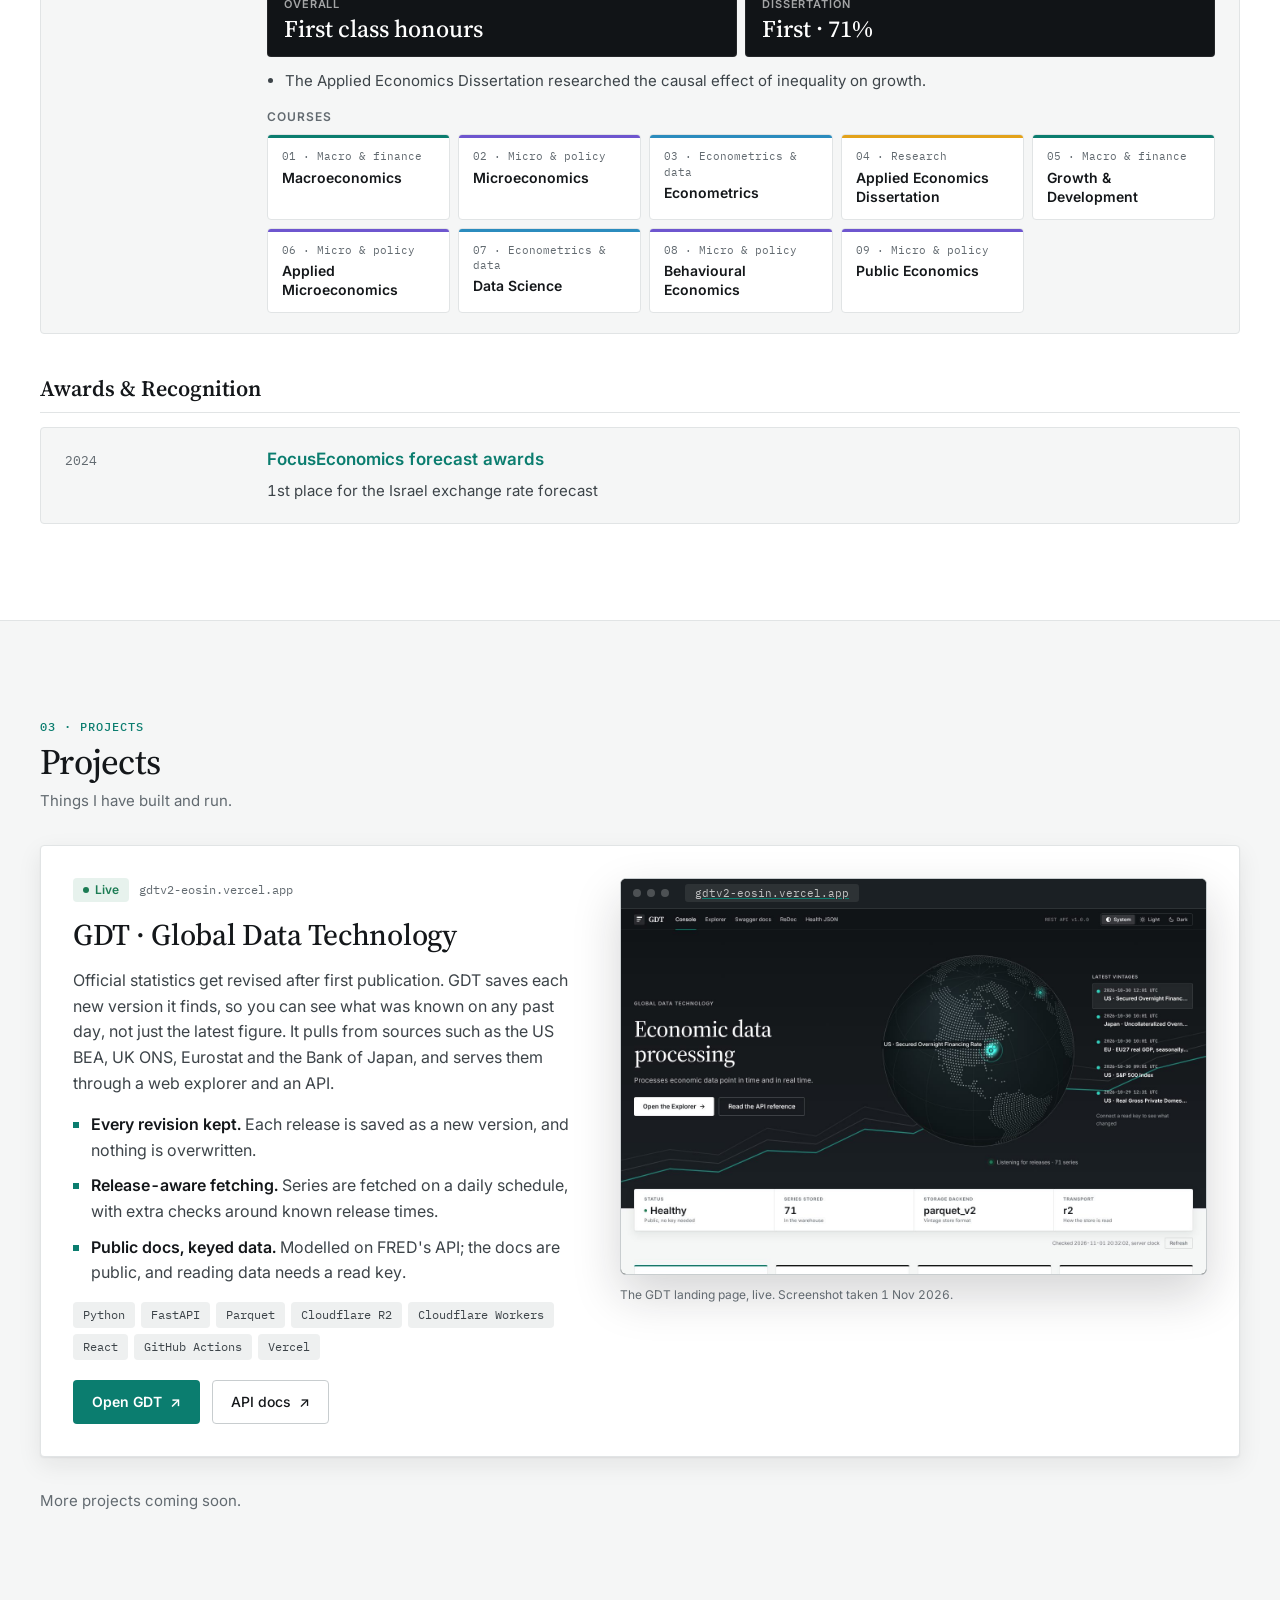
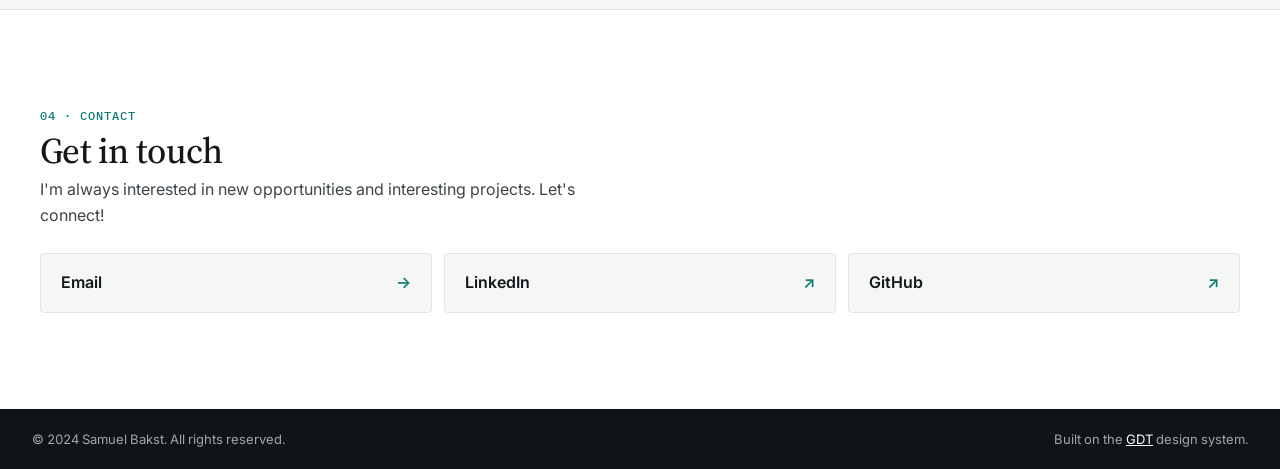
==== commit f4e9b47b: "Redesign the site on the GDT design system and feature GDT - Graphite + teal light theme copied from" ====
--- a/index.html
+++ b/index.html
@@ -4,288 +4,344 @@
     <meta charset="UTF-8">
     <meta name="viewport" content="width=device-width, initial-scale=1.0">
     <title>Samuel Bakst - Portfolio</title>
+    <meta name="description" content="Samuel Bakst, economist and senior consultant at Quod. CV, skills and GDT, a live project that keeps every revision of economic data.">
+    <meta name="theme-color" content="#111417">
+    <!-- Theme first, without defer, so the page never flashes the wrong theme (same logic as GDT). -->
+    <script src="assets/js/theme.js"></script>
+    <link rel="preconnect" href="https://fonts.googleapis.com">
+    <link rel="preconnect" href="https://fonts.gstatic.com" crossorigin>
+    <link href="https://fonts.googleapis.com/css2?family=Source+Serif+4:opsz,wght@8..60,400;8..60,500;8..60,600&amp;family=Inter:wght@400;500;600;700&amp;family=IBM+Plex+Mono:wght@400;500&amp;display=swap" rel="stylesheet">
     <link rel="stylesheet" href="styles.css">
-    <link href="https://fonts.googleapis.com/css2?family=Inter:wght@300;400;600;700&display=swap" rel="stylesheet">
+    <script src="assets/js/style-loader.js"></script>
 </head>
 <body>
-    <!-- Navigation -->
-    <nav class="navbar">
+    <!-- Navigation: the GDT bar (mark + name, nav, GDT link, theme control) -->
+    <header class="navbar">
         <div class="nav-container">
-            <div class="nav-logo">
-                <a href="#home">Samuel Bakst</a>
-            </div>
-            <ul class="nav-menu">
-                <li class="nav-item">
-                    <a href="#home" class="nav-link">Home</a>
-                </li>
-                <li class="nav-item">
-                    <a href="#about" class="nav-link">About</a>
-                </li>
-                <li class="nav-item">
-                    <a href="#resume" class="nav-link">Resume</a>
-                </li>
-                <li class="nav-item">
-                    <a href="#projects" class="nav-link">Projects</a>
-                </li>
-                <li class="nav-item">
-                    <a href="#contact" class="nav-link">Contact</a>
-                </li>
-            </ul>
-            <div class="nav-toggle">
+            <a href="#home" class="nav-logo gdt-brand" aria-label="Samuel Bakst, home">
+                <span class="gdt-mark" aria-hidden="true"><i></i><i></i><i></i></span>
+                <span>Samuel Bakst</span>
+            </a>
+            <nav class="nav-primary" aria-label="Site">
+                <ul class="nav-menu" id="nav-menu">
+                    <li class="nav-item"><a href="#home" class="nav-link active">Home</a></li>
+                    <li class="nav-item"><a href="#about" class="nav-link">About</a></li>
+                    <li class="nav-item"><a href="#resume" class="nav-link">CV</a></li>
+                    <li class="nav-item"><a href="#projects" class="nav-link">Projects</a></li>
+                    <li class="nav-item"><a href="#contact" class="nav-link">Contact</a></li>
+                </ul>
+            </nav>
+            <div class="nav-actions">
+                <a href="https://gdtv2-eosin.vercel.app" target="_blank" rel="noopener" class="gdt-live">
+                    <span class="live-dot" aria-hidden="true"></span><span>GDT<span class="gdt-long"> · live project</span></span><span aria-hidden="true">↗</span>
+                </a>
+                <div class="gdt-theme-set" role="radiogroup" aria-label="Theme" data-gdt-theme-set>
+                    <button type="button" role="radio" data-mode="system" aria-checked="true">System</button>
+                    <button type="button" role="radio" data-mode="light" aria-checked="false">Light</button>
+                    <button type="button" role="radio" data-mode="dark" aria-checked="false">Dark</button>
+                </div>
+            </div>
+            <button type="button" class="nav-toggle" aria-label="Toggle menu" aria-controls="nav-menu" aria-expanded="false">
                 <span class="bar"></span>
                 <span class="bar"></span>
                 <span class="bar"></span>
-            </div>
-        </div>
-    </nav>
+            </button>
+        </div>
+    </header>
 
     <!-- Hero Section -->
-    <section id="home" class="hero">
-        <div class="hero-content">
-            <h1 class="hero-title"><span class="highlight">Samuel Bakst</span></h1>
-            <h2 class="hero-subtitle">Economist | Macro | Energy</h2>
-            <p class="hero-description">Economist by training with a focus on macroeconomics, econometrics, and machine learning — driven by the challenge of applying AI and data science to economic data and theory.</p>
-            <div class="hero-buttons">
-                <a href="#projects" class="btn btn-primary">View My Work</a>
-                <a href="#contact" class="btn btn-outline">Get In Touch</a>
-            </div>
+    <section id="home" class="hero" aria-labelledby="hero-title">
+        <svg class="hero-lines" viewBox="0 0 1440 560" preserveAspectRatio="none" aria-hidden="true">
+            <polyline pathLength="1" class="line-a" points="0,470 120,450 240,460 360,410 480,425 600,370 720,390 840,330 960,345 1080,290 1200,302 1320,250 1440,230"/>
+            <polyline pathLength="1" class="line-b" points="0,490 120,468 240,476 360,432 480,440 600,392 720,406 840,356 960,362 1080,316 1200,322 1320,278 1440,254"/>
+            <polyline pathLength="1" class="line-c" points="0,510 120,486 240,492 360,452 480,456 600,412 720,420 840,376 960,378 1080,336 1200,340 1320,298 1440,276"/>
+        </svg>
+        <div class="hero-inner">
+            <div class="hero-content">
+                <p class="hero-subtitle rise">Economist · Macro · Energy</p>
+                <h1 class="hero-title rise d1" id="hero-title">Samuel Bakst</h1>
+                <p class="hero-description rise d2">Economist by training with a focus on macroeconomics, econometrics, and machine learning — driven by the challenge of applying AI and data science to economic data and theory.</p>
+                <div class="hero-buttons rise d3">
+                    <a href="#projects" class="btn btn-light">View my work <span aria-hidden="true">→</span></a>
+                    <a href="#contact" class="btn btn-ghost">Get in touch</a>
+                </div>
+            </div>
+            <aside class="hero-feature rise d4" aria-label="Featured project">
+                <div class="hero-feature-top">
+                    <span class="live-label"><span class="live-dot" aria-hidden="true"></span>Live project</span>
+                    <span class="mono">gdtv2-eosin.vercel.app</span>
+                </div>
+                <a href="https://gdtv2-eosin.vercel.app" target="_blank" rel="noopener" class="hero-shot zoom" aria-label="Open GDT (screenshot of the GDT landing page)">
+                    <img src="assets/img/gdt-landing.jpg" width="1440" height="900" alt="The GDT landing page: a dotted globe beside a feed of the latest data releases">
+                </a>
+                <h2>GDT · Global Data Technology</h2>
+                <p>An archive of economic data that I built and run. It keeps every earlier version of each number, so you can see what was known on any date.</p>
+                <a href="https://gdtv2-eosin.vercel.app" target="_blank" rel="noopener" class="btn btn-light btn-sm">Open GDT <span aria-hidden="true">↗</span></a>
+            </aside>
         </div>
     </section>
 
     <!-- About Section -->
-    <section id="about" class="about">
+    <section id="about" class="about section" aria-labelledby="about-title">
         <div class="container">
-            <h2 class="section-title">About Me</h2>
+            <div class="section-head">
+                <p class="section-label">01 · About</p>
+                <h2 class="section-title" id="about-title">About me</h2>
+            </div>
             <div class="about-content">
-                <div class="about-image">
-                    <img src="SB headshot 2023.jpg" alt="Professional headshot" class="headshot">
+                <div class="about-image box zoom">
+                    <img src="SB headshot 2023.jpg" alt="Professional headshot of Samuel Bakst" class="headshot">
                 </div>
                 <div class="about-text">
-                    <p> I'm an economist with experience in macroeconomic forecasting. I enjoy using the latest machine learning and data science techniques in economic research, that can improve insight and efficiency into data. I am always eager to learn new technologies and take on challenging projects to improve my knowledge and skills in this rapidly changing profession.</p>
+                    <p>I'm an economist with experience in macroeconomic forecasting. I enjoy using the latest machine learning and data science techniques in economic research, that can improve insight and efficiency into data. I am always eager to learn new technologies and take on challenging projects to improve my knowledge and skills in this rapidly changing profession.</p>
                     <p>When I'm not coding, you can find me exploring new technologies, reading widely, or working on personal projects that push my skills to the next level.</p>
-                </div>
-                <div class="skills">
-                    <h3>Skills</h3>
-                    <div class="skills-grid">
-                        <div class="skill-item">Economic theory</div>
-                        <div class="skill-item">Machine learning</div>
-                        <div class="skill-item">Data Science</div>
-                        <div class="skill-item">Python</div>
-                        <div class="skill-item">Macroeconomics</div>
-                        <div class="skill-item">Econometrics</div>
-                        <div class="skill-item">Presenting</div>
-                        <div class="skill-item">Research</div>
-                    </div>
-                </div>
-            </div>
-        </div>
-    </section>
-
-    <!-- Resume Section -->
-    <section id="resume" class="resume">
+                    <div class="skills">
+                        <h3>Skills</h3>
+                        <div class="skills-grid">
+                            <div class="skill-item box">Economic theory</div>
+                            <div class="skill-item box">Machine learning</div>
+                            <div class="skill-item box">Data Science</div>
+                            <div class="skill-item box">Python</div>
+                            <div class="skill-item box">Macroeconomics</div>
+                            <div class="skill-item box">Econometrics</div>
+                            <div class="skill-item box">Presenting</div>
+                            <div class="skill-item box">Research</div>
+                        </div>
+                    </div>
+                </div>
+            </div>
+        </div>
+    </section>
+
+    <!-- CV Section (id stays "resume" so old links and script.js still work) -->
+    <section id="resume" class="resume section section-alt" aria-labelledby="resume-title">
         <div class="container">
-            <h2 class="section-title">Resume</h2>
+            <div class="section-head section-head-row">
+                <div class="section-heading">
+                    <p class="section-label">02 · CV</p>
+                    <h2 class="section-title" id="resume-title">CV</h2>
+                </div>
+                <a href="https://github.com/107SBakst/Front-end/blob/47f47b4f72db0e8518ba2000d169484926627b65/Samuel_Bakst_CV.pdf" target="_blank" rel="noopener" class="btn btn-primary download-resume">Download CV (PDF)</a>
+            </div>
             <div class="resume-content">
                 <div class="resume-section">
-                    <h3>Experience</h3>
-                    <div class="resume-item">
-                        <div class="resume-header">
+                    <div class="resume-section-head"><h3>Experience</h3></div>
+                    <article class="resume-item box">
+                        <span class="date">Mar 2026 – Present</span>
+                        <div class="resume-body">
                             <h4>Senior Consultant</h4>
-                            <span class="date">Mar 2026 - Present</span>
-                        </div>
-                        <p class="company"><a href="https://www.quod.com/" target="_blank" class="company-link">Quod</a></p>
-                        <ul>
-                            <li>Senior consultant in the Economics & Infrastructure team. Working on nationally significant infrastructure projects across the UK. Primarily involved in large scale infrastructure within the transport, energy, water and renewables sectors.</li>
-                       </ul>
-                    </div>
-                    <div class="resume-item">
-                        <div class="resume-header">
+                            <p class="company"><a href="https://www.quod.com/" target="_blank" rel="noopener" class="company-link">Quod</a></p>
+                            <ul>
+                                <li>Senior consultant in the Economics &amp; Infrastructure team. Working on nationally significant infrastructure projects across the UK. Primarily involved in large scale infrastructure within the transport, energy, water and renewables sectors.</li>
+                            </ul>
+                        </div>
+                    </article>
+                    <article class="resume-item box">
+                        <span class="date">Sep 2023 – Aug 2025</span>
+                        <div class="resume-body">
                             <h4>Economist</h4>
-                            <span class="date">Sep 2023 - Aug 2025</span>
-                        </div>
-                        <p class="company"><a href="https://www.oxfordeconomics.com" target="_blank" class="company-link">Oxford Economics</a></p>
-                        <ul>
-                            <li>An economist in the Eurozone macro team. Working on research and forecasting the Eurozone macro outlook.</li>
-                            <li>OECD country economist responsible for the macro forecast and research of Israel.</li>
-                            <li>Energy economist covering the oil, gas, electricity, and coal markets. Responsible for setting the energy market forecasts for all services in conjunction with the global macro outlook. Primarily responsible for the oil & gas price forecasts as well as their market fundamentals and balances.</li>
-                            <li>Consumer goods economist in the Industry team, responsible for forecasting and research in the sector.</li>
-                       </ul>
-                    </div>
-                    <div class="resume-item">
-                        <div class="resume-header">
+                            <p class="company"><a href="https://www.oxfordeconomics.com" target="_blank" rel="noopener" class="company-link">Oxford Economics</a></p>
+                            <ul>
+                                <li>An economist in the Eurozone macro team. Working on research and forecasting the Eurozone macro outlook.</li>
+                                <li>OECD country economist responsible for the macro forecast and research of Israel.</li>
+                                <li>Energy economist covering the oil, gas, electricity, and coal markets. Responsible for setting the energy market forecasts for all services in conjunction with the global macro outlook. Primarily responsible for the oil &amp; gas price forecasts as well as their market fundamentals and balances.</li>
+                                <li>Consumer goods economist in the Industry team, responsible for forecasting and research in the sector.</li>
+                            </ul>
+                        </div>
+                    </article>
+                    <article class="resume-item box">
+                        <span class="date">Jun 2022 – Aug 2022</span>
+                        <div class="resume-body">
                             <h4>LNG Analyst</h4>
-                            <span class="date">Jun 2022 - Aug 2022</span>
-                        </div>
-                        <p class="company"><a href="https://www.woodmac.com/" target="_blank" class="company-link">Wood Mackenzie</a></p>
-                        <ul>
-                            <li>9-week summer internship in the liquified natural gas (LNG) & assets team.</li>
+                            <p class="company"><a href="https://www.woodmac.com/" target="_blank" rel="noopener" class="company-link">Wood Mackenzie</a></p>
+                            <ul>
+                                <li>9-week summer internship in the liquified natural gas (LNG) &amp; assets team.</li>
+                            </ul>
+                        </div>
+                    </article>
+                    <article class="resume-item box">
+                        <span class="date">Jun 2021 – Aug 2021</span>
+                        <div class="resume-body">
+                            <h4>LNG Analyst</h4>
+                            <p class="company"><a href="https://www.woodmac.com/" target="_blank" rel="noopener" class="company-link">Wood Mackenzie</a></p>
+                            <ul>
+                                <li>10-week summer internship in the short-term liquified natural gas (LNG) team.</li>
+                                <li>Produced a price regression model to understand the indexation of LNG contracts to Brent.</li>
+                            </ul>
+                        </div>
+                    </article>
+                    <article class="resume-item box">
+                        <span class="date">Sep 2018 – Aug 2019</span>
+                        <div class="resume-body">
+                            <h4>Year in Industry student</h4>
+                            <p class="company"><a href="https://www.quod.com/" target="_blank" rel="noopener" class="company-link">Quod</a></p>
+                            <ul>
+                                <li>I worked in the Socio-economic team that consults on the socio-economic impacts of developments and infrastructure projects and on how to mitigate the effects.</li>
+                            </ul>
+                        </div>
+                    </article>
+                </div>
+
+                <div class="resume-section">
+                    <div class="resume-section-head">
+                        <h3>Education</h3>
+                        <ul class="course-legend" aria-label="Course groups">
+                            <li><span class="swatch g-macro" aria-hidden="true"></span>Macro &amp; finance</li>
+                            <li><span class="swatch g-micro" aria-hidden="true"></span>Micro &amp; policy</li>
+                            <li><span class="swatch g-data" aria-hidden="true"></span>Econometrics &amp; data</li>
+                            <li><span class="swatch g-research" aria-hidden="true"></span>Research</li>
                         </ul>
                     </div>
-                    <div class="resume-item">
-                        <div class="resume-header">
-                            <h4>LNG Analyst</h4>
-                            <span class="date">Jun 2021 - Aug 2021</span>
-                        </div>
-                        <p class="company"><a href="https://www.woodmac.com/" target="_blank" class="company-link">Wood Mackenzie</a></p>
-                        <ul>
-                            <li>10-week summer internship in the short-term liquified natural gas (LNG) team.</li>
-                            <li>Produced a price regression model to understand the indexation of LNG contracts to Brent.</li>
-                        </ul>
-                    </div>
-                    <div class="resume-item">
-                        <div class="resume-header">
-                            <h4>Year in Industry student</h4>
-                            <span class="date">Sep 2018 - Aug 2019</span>
-                        </div>
-                        <p class="company"><a href="https://www.quod.com/" target="_blank" class="company-link">Quod</a></p>
-                        <ul>
-                            <li>I worked in the Socio-economic team that consults on the socio-economic impacts of developments and infrastructure projects and on how to mitigate the effects.</li>
-                        </ul>
-                    </div>                    
+                    <article class="resume-item box">
+                        <span class="date">2022 – 2023</span>
+                        <div class="resume-body">
+                            <h4>Masters of Science in Economics</h4>
+                            <p class="company"><a href="https://www.ucl.ac.uk" target="_blank" rel="noopener" class="company-link">University College London</a></p>
+                            <dl class="grade-tiles">
+                                <div class="grade-tile"><dt>Overall</dt><dd>Distinction</dd></div>
+                                <div class="grade-tile"><dt>Dissertation</dt><dd>Distinction · 83%</dd></div>
+                            </dl>
+                            <ul>
+                                <li>The dissertation titled <em>"Spreading the news; how central banks transmit narrative through the print media"</em> used machine learning to estimate how sentiment is conveyed from the central bank via the media to financial markets.</li>
+                            </ul>
+                            <div class="courses">
+                                <h5 class="courses-label">Courses</h5>
+                                <ul class="course-grid">
+                                    <li class="course-tile box g-micro"><span class="course-group">01 · Micro &amp; policy</span><span class="course-name">Microeconomics</span></li>
+                                    <li class="course-tile box g-macro"><span class="course-group">02 · Macro &amp; finance</span><span class="course-name">Macroeconomics</span></li>
+                                    <li class="course-tile box g-data"><span class="course-group">03 · Econometrics &amp; data</span><span class="course-name">Econometrics</span></li>
+                                    <li class="course-tile box g-research"><span class="course-group">04 · Research</span><span class="course-name">Dissertation</span></li>
+                                    <li class="course-tile box g-macro"><span class="course-group">05 · Macro &amp; finance</span><span class="course-name">Topics in Money &amp; Finance</span></li>
+                                    <li class="course-tile box g-data"><span class="course-group">06 · Econometrics &amp; data</span><span class="course-name">Time-Series Econometrics</span></li>
+                                    <li class="course-tile box g-macro"><span class="course-group">07 · Macro &amp; finance</span><span class="course-name">Macroeconomic policy</span></li>
+                                    <li class="course-tile box g-data"><span class="course-group">08 · Econometrics &amp; data</span><span class="course-name">Machine Learning for Economics</span></li>
+                                </ul>
+                            </div>
+                        </div>
+                    </article>
+                    <article class="resume-item box">
+                        <span class="date">2019 – 2022</span>
+                        <div class="resume-body">
+                            <h4>Bachelor of Science in Economics</h4>
+                            <p class="company"><a href="https://www.bristol.ac.uk/" target="_blank" rel="noopener" class="company-link">University of Bristol</a></p>
+                            <dl class="grade-tiles">
+                                <div class="grade-tile"><dt>Overall</dt><dd>First class honours</dd></div>
+                                <div class="grade-tile"><dt>Dissertation</dt><dd>First · 71%</dd></div>
+                            </dl>
+                            <ul>
+                                <li>The Applied Economics Dissertation researched the causal effect of inequality on growth.</li>
+                            </ul>
+                            <div class="courses">
+                                <h5 class="courses-label">Courses</h5>
+                                <ul class="course-grid">
+                                    <li class="course-tile box g-macro"><span class="course-group">01 · Macro &amp; finance</span><span class="course-name">Macroeconomics</span></li>
+                                    <li class="course-tile box g-micro"><span class="course-group">02 · Micro &amp; policy</span><span class="course-name">Microeconomics</span></li>
+                                    <li class="course-tile box g-data"><span class="course-group">03 · Econometrics &amp; data</span><span class="course-name">Econometrics</span></li>
+                                    <li class="course-tile box g-research"><span class="course-group">04 · Research</span><span class="course-name">Applied Economics Dissertation</span></li>
+                                    <li class="course-tile box g-macro"><span class="course-group">05 · Macro &amp; finance</span><span class="course-name">Growth &amp; Development</span></li>
+                                    <li class="course-tile box g-micro"><span class="course-group">06 · Micro &amp; policy</span><span class="course-name">Applied Microeconomics</span></li>
+                                    <li class="course-tile box g-data"><span class="course-group">07 · Econometrics &amp; data</span><span class="course-name">Data Science</span></li>
+                                    <li class="course-tile box g-micro"><span class="course-group">08 · Micro &amp; policy</span><span class="course-name">Behavioural Economics</span></li>
+                                    <li class="course-tile box g-micro"><span class="course-group">09 · Micro &amp; policy</span><span class="course-name">Public Economics</span></li>
+                                </ul>
+                            </div>
+                        </div>
+                    </article>
                 </div>
 
                 <div class="resume-section">
-                    <h3>Education</h3>
-                    <div class="resume-item">
-                        <div class="resume-header">
-                            <h4>Masters of Science in Economics</h4>
-                            <span class="date">2022 - 2023</span>
-                        </div>
-                        <p class="company"><a href="https://www.ucl.ac.uk" target="_blank" class="company-link">University College London</a></p>
-                        <ul>
-                            <li>Distinction including a distinction in my dissertation (83%).</li>
-                            <li>The dissertation titled <em>"Spreading the news; how central banks transmit narrative through the print media"</em> used machine learning to estimate how sentiment is conveyed from the central bank via the media to financial markets.</li>
-                            <li>Courses: Microeconomics, Macroeconomics, Econometrics, Dissertation, Topics in Money & Finance, Time-Series Econometrics, Macroeconomic policy, Machine Learning for Economics</li>
-                        </ul>
-                    </div>
-                    <div class="resume-item">
-                        <div class="resume-header">
-                            <h4>Bachelor of Science in Economics</h4>
-                            <span class="date">2019 - 2022</span>
-                        </div>
-                        <p class="company"><a href="https://www.bristol.ac.uk/" target="_blank" class="company-link">University of Bristol</a></p>
-                        <ul>
-                            <li>First class with honours including a first class in my dissertation (71%).</li>
-                            <li>The Applied Economics Dissertation researched the causal effect of inequality on growth.</li>
-                            <li>Courses: Macroeconomics, Microeconomics, Econometrics, Applied Economics Dissertation, Growth & Development, Applied Microeconomics, Data Science, Behavioural Economics, Public Economics</li>
-                        </ul>
-                    </div>
-                </div>
-                <div class="resume-section">
-                    <h3>Awards & Recognition</h3>
-                <div class="resume-item">
-                    <div class="resume-header">
-                        <h4><a href="https://www.focus-economics.com/awards/?atype=countries&ayear=2024&acomm=&aindi=exchange-rate&acoun=region_middle-east-and-north-africa#awards-filters" target="_blank" class="company-link">FocusEconomics forecast awards</a></h4>
+                    <div class="resume-section-head"><h3>Awards &amp; Recognition</h3></div>
+                    <article class="resume-item box">
                         <span class="date">2024</span>
-                    </div>
-                    <p>1st place for the Israel exchange rate forecast</p>
-                </div>
-                </div>
-            </div>
-            
-            <div class="download-resume">
-                <a href="https://github.com/107SBakst/Front-end/blob/47f47b4f72db0e8518ba2000d169484926627b65/Samuel_Bakst_CV.pdf" target="_blank" class="btn btn-primary">Download Resume PDF</a>
+                        <div class="resume-body">
+                            <h4><a href="https://www.focus-economics.com/awards/?atype=countries&amp;ayear=2024&amp;acomm=&amp;aindi=exchange-rate&amp;acoun=region_middle-east-and-north-africa#awards-filters" target="_blank" rel="noopener" class="company-link">FocusEconomics forecast awards</a></h4>
+                            <p>1st place for the Israel exchange rate forecast</p>
+                        </div>
+                    </article>
+                </div>
             </div>
         </div>
     </section>
 
     <!-- Projects Section -->
-    <section id="projects" class="projects">
+    <section id="projects" class="projects section" aria-labelledby="projects-title">
         <div class="container">
-            <h2 class="section-title">Projects</h2>
-            <p style="text-align: center; font-size: 1.5rem; color: var(--text-secondary); margin-top: 2rem;">Coming Soon</p>
-        </div>
-        <!-- 
+            <div class="section-head">
+                <p class="section-label">03 · Projects</p>
+                <h2 class="section-title" id="projects-title">Projects</h2>
+                <p class="section-intro">Things I have built and run.</p>
+            </div>
+            <article class="project-card box">
+                <div class="project-content">
+                    <div class="project-meta">
+                        <span class="badge-live"><span class="dot" aria-hidden="true"></span>Live</span>
+                        <span class="mono">gdtv2-eosin.vercel.app</span>
+                    </div>
+                    <h3>GDT · Global Data Technology</h3>
+                    <p>Official statistics get revised after first publication. GDT saves each new version it finds, so you can see what was known on any past day, not just the latest figure. It pulls from sources such as the US BEA, UK ONS, Eurostat and the Bank of Japan, and serves them through a web explorer and an API.</p>
+                    <ul class="project-points">
+                        <li><strong>Every revision kept.</strong> <span>Each release is saved as a new version, and nothing is overwritten.</span></li>
+                        <li><strong>Release-aware fetching.</strong> <span>Series are fetched on a daily schedule, with extra checks around known release times.</span></li>
+                        <li><strong>Public docs, keyed data.</strong> <span>Modelled on FRED's API; the docs are public, and reading data needs a read key.</span></li>
+                    </ul>
+                    <div class="project-tech">
+                        <span class="tech-tag">Python</span>
+                        <span class="tech-tag">FastAPI</span>
+                        <span class="tech-tag">Parquet</span>
+                        <span class="tech-tag">Cloudflare R2</span>
+                        <span class="tech-tag">Cloudflare Workers</span>
+                        <span class="tech-tag">React</span>
+                        <span class="tech-tag">GitHub Actions</span>
+                        <span class="tech-tag">Vercel</span>
+                    </div>
+                    <div class="project-links">
+                        <a href="https://gdtv2-eosin.vercel.app" target="_blank" rel="noopener" class="btn btn-primary">Open GDT <span aria-hidden="true">↗</span></a>
+                        <a href="https://gdtv2-eosin.vercel.app/docs" target="_blank" rel="noopener" class="btn btn-outline">API docs <span aria-hidden="true">↗</span></a>
+                    </div>
+                </div>
+                <figure class="project-figure">
+                    <a href="https://gdtv2-eosin.vercel.app" target="_blank" rel="noopener" class="browser-frame zoom" aria-label="Open GDT (screenshot of the landing page)">
+                        <span class="browser-bar">
+                            <span class="browser-dot" aria-hidden="true"></span>
+                            <span class="browser-dot" aria-hidden="true"></span>
+                            <span class="browser-dot" aria-hidden="true"></span>
+                            <span class="browser-url">gdtv2-eosin.vercel.app</span>
+                        </span>
+                        <span class="browser-view"><img src="assets/img/gdt-landing.jpg" width="1440" height="900" loading="lazy" alt="The GDT landing page: headline, a globe of the latest releases, and service status cards"></span>
+                    </a>
+                    <figcaption>The GDT landing page, live. Screenshot taken 1 Nov 2026.</figcaption>
+                </figure>
+            </article>
+            <p class="section-intro">More projects coming soon.</p>
+        </div>
+    </section>
+
+    <!-- Contact Section -->
+    <section id="contact" class="contact section section-alt section-last" aria-labelledby="contact-title">
         <div class="container">
-            <h2 class="section-title">Projects</h2>
-            <div class="projects-grid">
-                <div class="project-card">
-                    <div class="project-image">
-                        <div class="placeholder-image">Project Screenshot</div>
-                    </div>
-                    <div class="project-content">
-                        <h3>Project Title 1</h3>
-                        <p>Description of your first project. What technologies you used, what problems it solves, and what you learned.</p>
-                        <div class="project-tech">
-                            <span class="tech-tag">React</span>
-                            <span class="tech-tag">Node.js</span>
-                            <span class="tech-tag">MongoDB</span>
-                        </div>
-                        <div class="project-links">
-                            <a href="#" class="project-link">Live Demo</a>
-                            <a href="#" class="project-link">GitHub</a>
-                        </div>
-                    </div>
-                </div>
-
-                <div class="project-card">
-                    <div class="project-image">
-                        <div class="placeholder-image">Project Screenshot</div>
-                    </div>
-                    <div class="project-content">
-                        <h3>Project Title 2</h3>
-                        <p>Description of your second project. Highlight the key features and technologies used.</p>
-                        <div class="project-tech">
-                            <span class="tech-tag">Python</span>
-                            <span class="tech-tag">Flask</span>
-                            <span class="tech-tag">SQL</span>
-                        </div>
-                        <div class="project-links">
-                            <a href="#" class="project-link">Live Demo</a>
-                            <a href="#" class="project-link">GitHub</a>
-                        </div>
-                    </div>
-                </div>
-
-                <div class="project-card">
-                    <div class="project-image">
-                        <div class="placeholder-image">Project Screenshot</div>
-                    </div>
-                    <div class="project-content">
-                        <h3>Project Title 3</h3>
-                        <p>Description of your third project. What makes this project special and what you accomplished.</p>
-                        <div class="project-tech">
-                            <span class="tech-tag">JavaScript</span>
-                            <span class="tech-tag">HTML/CSS</span>
-                            <span class="tech-tag">API</span>
-                        </div>
-                        <div class="project-links">
-                            <a href="#" class="project-link">Live Demo</a>
-                            <a href="#" class="project-link">GitHub</a>
-                        </div>
-                    </div>
-                </div>
-            </div>
-        </div>
-        -->
-    </section>
-
-    <!-- Contact Section -->
-    <section id="contact" class="contact">
-        <div class="container">
-            <h2 class="section-title">Get In Touch</h2>
-            <div class="contact-content">
-                <p>I'm always interested in new opportunities and interesting projects. Let's connect!</p>
-                <div class="contact-links">
-                    <a href="mailto:9l1rliv1a@mozmail.com" class="contact-link">
-                        <span>Email</span>
-                    </a>
-                    <a href="https://www.linkedin.com/in/samuel-b-313450147/" target="_blank" class="contact-link">
-                        <span>LinkedIn</span>
-                    </a>
-                    <a href="https://github.com/107SBakst" target="_blank" class="contact-link">
-                        <span>GitHub</span>
-                    </a>
-                </div>
+            <div class="section-head">
+                <p class="section-label">04 · Contact</p>
+                <h2 class="section-title" id="contact-title">Get in touch</h2>
+                <p class="contact-intro">I'm always interested in new opportunities and interesting projects. Let's connect!</p>
+            </div>
+            <div class="contact-links">
+                <a href="mailto:9l1rliv1a@mozmail.com" class="contact-link box">
+                    <span>Email</span><span class="arrow" aria-hidden="true">→</span>
+                </a>
+                <a href="https://www.linkedin.com/in/samuel-b-313450147/" target="_blank" rel="noopener" class="contact-link box">
+                    <span>LinkedIn</span><span class="arrow" aria-hidden="true">↗</span>
+                </a>
+                <a href="https://github.com/107SBakst" target="_blank" rel="noopener" class="contact-link box">
+                    <span>GitHub</span><span class="arrow" aria-hidden="true">↗</span>
+                </a>
             </div>
         </div>
     </section>
 
     <!-- Footer -->
     <footer class="footer">
-        <div class="container">
-            <p>&copy; 2024 Samuel Bakst. All rights reserved.</p>
-        </div>
+        <p>&copy; 2024 Samuel Bakst. All rights reserved.</p>
+        <p>Built on the <a href="https://gdtv2-eosin.vercel.app" target="_blank" rel="noopener">GDT</a> design system.</p>
     </footer>
 
     <script src="script.js"></script>
--- a/styles.css
+++ b/styles.css
@@ -1,829 +1,402 @@
-/* CSS Custom Properties - Theme Variables */
+/* Samuel Bakst — personal site on the GDT design system (GDT plan 040).
+   Light tokens are copied from GDT (GDT/api/static/theme.css :root), names and values unchanged.
+   Dark is this site's own graphite (no navy). Theme control: assets/js/theme.js sets data-theme
+   on <html>; with no choice stored, the page follows the system setting.
+   Note: assets/js/style-loader.js writes style_dict.js cssVariables inline on <html>, and two of
+   those names (--positive, --negative) match GDT tokens. Inline wins, so this sheet never uses them. */
+
+/* ── Tokens ─────────────────────────────────────────────────────────────── */
 :root {
-    /* Colors */
-    --primary-color: #1c416bdf;
-    --primary-hover: #3182ce;
-    --secondary-color: #2d3748;
-    --accent-color: #667eea;
-    --accent-secondary: #764ba2;
-    --background-color: #1a202c;
-    --background-alt: #2d3748;
-    --text-primary: #ffffff;
-    --text-secondary: #cbd5e0;
-    --text-light: #718096;
-    --text-white: #fff;
-    --border-color: #4a5568;
-    --shadow-light: rgba(0, 0, 0, 0.3);
-    --shadow-medium: rgba(0, 0, 0, 0.4);
-    --overlay-light: rgba(26, 32, 44, 0.95);
-    --overlay-medium: rgba(26, 32, 44, 0.98);
-    --card-background: #2d3748;
-    --nav-background: rgba(26, 32, 44, 1);
-    --nav-background-scroll: rgba(26, 32, 44, 1);
-    --nav-text-color: #2d3748;
-    --nav-logo-color: #1c416bdf;
-    --date-color: #5c88c4;
-    --tech-tag-background: #4a5568;
-    --tech-tag-text-color: #4a9eff;
-    --skill-background: #3182ce;
-    --skill-text-color: #ffffff;
-    --skill-border: #1c416bdf;
-
-    /* Typography */
-    --font-family: 'Inter', sans-serif;
-    --font-weight-light: 300;
-    --font-weight-normal: 400;
-    --font-weight-semibold: 600;
-    --font-weight-bold: 700;
-
-    /* Font Sizes */
-    --hero-title: 3.5rem;
-    --hero-subtitle: 1.5rem;
-    --section-title: 2.5rem;
-    --body-text: 1.1rem;
-    --nav-text: 1.5rem;
-    --project-title: 1.5rem;
-    --resume-title: 1.3rem;
-    --contact-text: 1.2rem;
-    --tech-tag-text: 0.85rem;
-
-    /* Spacing */
-    --container-max-width: 1200px;
-    --navbar-height: 70px;
-    --section-padding: 100px 0;
-    --container-padding: 0 20px;
-
-    /* Border Radius */
-    --border-radius-sm: 10px;
-    --border-radius-md: 15px;
-    --border-radius-lg: 25px;
-    --border-radius-xl: 50px;
-
-    /* Shadows */
-    --card-shadow: 0 10px 30px rgba(0, 0, 0, 0.3);
-    --nav-shadow: 0 2px 20px rgba(0, 0, 0, 0.3);
-    --nav-shadow-scroll: 0 2px 20px rgba(0, 0, 0, 0.4);
-    --skill-shadow: 0 4px 15px rgba(0, 0, 0, 0.3);
-
-    /* Transitions */
-    --transition-fast: 0.3s ease;
-    --transition-medium: 0.6s ease;
-
-    /* Gradients */
-    --hero-gradient: linear-gradient(135deg, #4a9eff 0%, #667eea 100%);
-    --project-gradient: linear-gradient(135deg, #4a9eff 0%, #667eea 100%);
-}
-
-/* Reset and Base Styles */
-* {
-    margin: 0;
-    padding: 0;
-    box-sizing: border-box;
-}
-
-html {
-    scroll-behavior: smooth;
-}
-
+  color-scheme: light;
+  --ground: #F5F6F6; --surface: #FFFFFF; --raised: #EEF0F0; --well: #EEF0F0; --sunk: #EEF0F0;
+  --border: #E1E4E5; --rule: #E1E4E5; --grid: #E1E4E5; --control: #C8CDCF; --base: #C8CDCF; --control-hover: #959DA1;
+  --text: #14171A; --soft: #3D4449; --muted: #626A70;
+  --accent: #0B7D6F; --accent-ink: #FFFFFF; --accent-soft: rgba(11, 125, 111, .08);
+  --up: #0B7D6F; --up-soft: rgba(11, 125, 111, .10); --upr: 11, 125, 111;
+  --down: #C2570C; --down-soft: rgba(194, 87, 12, .10); --downr: 194, 87, 12;
+  --ok: #1C7C54; --ok-soft: rgba(28, 124, 84, .10);
+  --fail: #C8102E; --fail-soft: rgba(200, 16, 46, .08);
+  --hero: #111417; --hero2: #1B2024; --empty: #EEF0F0;
+  --v1: #DFE3E4; --v2: #C3C9CB; --v3: #9AA2A6; --v4: #6E777C;
+  --series-1: #14171A; --series-2: #0B7D6F; --series-3: #6E56CF; --series-4: #E3A21A; --series-5: #D9480F; --series-6: #2B8CBE;
+  --shadow: 0 1px 2px rgba(20, 23, 26, .06), 0 8px 24px rgba(20, 23, 26, .08);
+  /* Status (run health, freshness) is ok/fail. Revision direction is up/down: never the same pair. */
+  --positive: var(--ok); --negative: var(--fail);
+  --pill-positive-bg: var(--ok-soft); --pill-positive-ink: var(--ok);
+  --pill-negative-bg: var(--fail-soft); --pill-negative-ink: var(--fail);
+  --pill-neutral-bg: var(--sunk); --pill-neutral-ink: var(--soft);
+  --serif: "Source Serif 4", Georgia, serif;
+  --sans: Inter, system-ui, -apple-system, "Segoe UI", sans-serif;
+  --mono-id: "IBM Plex Mono", ui-monospace, monospace;
+
+  /* Site-local, beside the GDT names */
+  --accent-hover: #08594F;
+  --hero-accent: #2DD4BF;          /* teal on the graphite bar and hero, both themes */
+  /* Hover glow and button lift follow the accent: --upr is teal in both themes */
+  --glow: 0 0 0 1px rgba(var(--upr), .22), 0 10px 30px rgba(var(--upr), .20);
+  --lift: 0 8px 24px rgba(var(--upr), .28);
+  --radius: 4px;
+  --pad: 32px;
+  --bar-h: 53px;
+  --ease: cubic-bezier(.2, .7, .2, 1);
+}
+@media (prefers-color-scheme: dark) {
+  :root:not([data-theme="light"]) {
+    color-scheme: dark;
+    --ground: #0E1113; --surface: #15191C; --raised: #1C2125; --well: #1C2125; --sunk: #1C2125;
+    --border: #262C30; --rule: #262C30; --grid: #262C30; --control: #3A4247; --base: #3A4247; --control-hover: #5A6368;
+    --text: #ECEFF0; --soft: #C5CBCE; --muted: #8F989D;
+    --accent: #2DD4BF; --accent-ink: #0E1113; --accent-soft: rgba(45, 212, 191, .14);
+    --up: #2DD4BF; --up-soft: rgba(45, 212, 191, .14); --upr: 45, 212, 191;
+    --down: #F2A65A; --down-soft: rgba(242, 166, 90, .14); --downr: 242, 166, 90;
+    --ok: #4FC28F; --ok-soft: rgba(79, 194, 143, .14);
+    --fail: #FF7385; --fail-soft: rgba(255, 115, 133, .12);
+    --hero: #090B0D; --hero2: #121518; --empty: #1C2125;
+    --v1: #20262A; --v2: #343C41; --v3: #6E777C; --v4: #959DA1;
+    --series-1: #ECEFF0; --series-2: #2DD4BF; --series-3: #A594F9; --series-4: #F2C14E; --series-5: #FF8A4C; --series-6: #7CC4E8;
+    --shadow: 0 1px 2px rgba(0, 0, 0, .3), 0 12px 32px rgba(0, 0, 0, .35);
+    --accent-hover: #7EE7D8;
+  }
+}
+:root[data-theme="dark"] {
+  color-scheme: dark;
+  --ground: #0E1113; --surface: #15191C; --raised: #1C2125; --well: #1C2125; --sunk: #1C2125;
+  --border: #262C30; --rule: #262C30; --grid: #262C30; --control: #3A4247; --base: #3A4247; --control-hover: #5A6368;
+  --text: #ECEFF0; --soft: #C5CBCE; --muted: #8F989D;
+  --accent: #2DD4BF; --accent-ink: #0E1113; --accent-soft: rgba(45, 212, 191, .14);
+  --up: #2DD4BF; --up-soft: rgba(45, 212, 191, .14); --upr: 45, 212, 191;
+  --down: #F2A65A; --down-soft: rgba(242, 166, 90, .14); --downr: 242, 166, 90;
+  --ok: #4FC28F; --ok-soft: rgba(79, 194, 143, .14);
+  --fail: #FF7385; --fail-soft: rgba(255, 115, 133, .12);
+  --hero: #090B0D; --hero2: #121518; --empty: #1C2125;
+  --v1: #20262A; --v2: #343C41; --v3: #6E777C; --v4: #959DA1;
+  --series-1: #ECEFF0; --series-2: #2DD4BF; --series-3: #A594F9; --series-4: #F2C14E; --series-5: #FF8A4C; --series-6: #7CC4E8;
+  --shadow: 0 1px 2px rgba(0, 0, 0, .3), 0 12px 32px rgba(0, 0, 0, .35);
+  --accent-hover: #7EE7D8;
+}
+
+/* ── Base ───────────────────────────────────────────────────────────────── */
+*, *::before, *::after { box-sizing: border-box; }
+html { scroll-behavior: smooth; scroll-padding-top: var(--bar-h); -webkit-text-size-adjust: 100%; }
 body {
-    font-family: var(--font-family);
-    line-height: 1.6;
-    color: var(--text-primary);
-    background-color: var(--background-color);
-}
-
-.container {
-    max-width: var(--container-max-width);
-    margin: 0 auto;
-    padding: var(--container-padding);
-}
-
-/* Typography */
-.section-title {
-    font-size: var(--section-title);
-    font-weight: var(--font-weight-bold);
-    text-align: center;
-    margin-bottom: 3rem;
-    color: var(--text-primary);
-}
-
-.highlight {
-    color: var(--primary-color);
-}
-
-/* Navigation */
+  margin: 0; background: var(--ground); color: var(--text);
+  font: 400 16px/1.6 var(--sans); font-feature-settings: "tnum" 1;
+  -webkit-font-smoothing: antialiased; -moz-osx-font-smoothing: grayscale;
+}
+h1, h2, h3, h4, p, ul, figure { margin: 0; }
+img, svg { max-width: 100%; }
+a { color: var(--accent); }
+a:hover { color: var(--accent-hover); }
+:focus-visible { outline: 2px solid var(--accent); outline-offset: 2px; }
+.mono { font-family: var(--mono-id); }
+
+/* ── Bar (mirrors GDT .gdt-bar) ─────────────────────────────────────────── */
 .navbar {
-    position: fixed;
-    top: 0;
-    width: 100%;
-    background: var(--nav-background);
-    backdrop-filter: blur(10px);
-    box-shadow: var(--nav-shadow);
-    z-index: 1000;
-}
-
-.nav-container {
-    max-width: var(--container-max-width);
-    margin: 0 auto;
-    padding: var(--container-padding);
-    display: flex;
-    justify-content: space-between;
-    align-items: center;
-    height: var(--navbar-height);
-}
-
-.nav-logo a {
-    font-size: var(--nav-text);
-    font-weight: var(--font-weight-bold);
-    color: var(--nav-logo-color);
-    text-decoration: none;
-}
-
-.nav-menu {
-    display: flex;
-    list-style: none;
-    gap: 2rem;
-}
-
-.nav-link {
-    color: #8095ba;
-    text-decoration: none;
-    font-weight: var(--font-weight-semibold);
-    transition: color var(--transition-fast);
-}
-
-.nav-link:hover {
-    color: var(--primary-color);
-}
+  position: sticky; top: 0; z-index: 1000;
+  background: var(--hero); color: #FFFFFF; border-bottom: 1px solid rgba(255, 255, 255, .08);
+  font: 400 13px/1.54 var(--sans);
+  transition: box-shadow .25s ease;
+}
+.navbar.scrolled { box-shadow: 0 1px 0 rgba(0, 0, 0, .25), 0 10px 28px rgba(0, 0, 0, .28); }
+.nav-container { display: flex; align-items: center; gap: 28px; min-height: 52px; padding: 0 var(--pad); }
+.navbar a { color: rgba(255, 255, 255, .72); text-decoration: none; transition: color .2s; }
+.navbar a:hover { color: #FFFFFF; }
+.navbar :focus-visible { outline-color: var(--hero-accent); }
+
+.gdt-brand { display: inline-flex; align-items: center; gap: 10px; flex: none; font: 600 19px/1 var(--serif); white-space: nowrap; }
+.navbar .gdt-brand { color: #FFFFFF; }
+.gdt-mark { display: grid; place-content: center; gap: 2.5px; width: 26px; height: 26px; flex: none; border-radius: 3px; background: rgba(255, 255, 255, .1); }
+.gdt-mark i { display: block; width: 13px; height: 2.5px; background: #FFFFFF; }
+.gdt-mark i:nth-child(2) { width: 9.5px; opacity: .7; }
+.gdt-mark i:nth-child(3) { width: 6px; opacity: .45; }
+
+.nav-primary { display: flex; align-self: stretch; }
+.nav-menu { display: flex; gap: 22px; margin: 0; padding: 0; list-style: none; }
+.nav-item { display: flex; }
+.nav-link { position: relative; display: inline-flex; align-items: center; font-size: 13px; font-weight: 500; white-space: nowrap; }
+.nav-link::after {
+  content: ""; position: absolute; left: 0; right: 0; bottom: -1px; height: 2px; background: var(--hero-accent);
+  transform: scaleX(0); transform-origin: left; transition: transform .3s var(--ease);
+}
+.nav-link:hover::after, .nav-link.active::after { transform: scaleX(1); }
+.navbar .nav-link.active { color: #FFFFFF; }
+
+.nav-actions { display: flex; align-items: center; gap: 12px; min-width: 0; margin-left: auto; }
+.gdt-live {
+  display: inline-flex; align-items: center; gap: 8px; height: 30px; padding: 0 12px;
+  border: 1px solid rgba(255, 255, 255, .18); border-radius: var(--radius);
+  font-size: 12px; font-weight: 500; white-space: nowrap;
+}
+.navbar .gdt-live { color: #FFFFFF; transition: border-color .2s, background-color .2s; }
+.navbar .gdt-live:hover { border-color: rgba(45, 212, 191, .6); background: rgba(45, 212, 191, .08); }
+.live-dot { display: inline-block; width: 7px; height: 7px; flex: none; border-radius: 50%; background: var(--hero-accent); animation: pulse 2s ease-out infinite; }
+
+/* Theme control: System / Light / Dark. theme.js wires [data-gdt-theme-set] and sets aria-checked. */
+.gdt-theme-set { display: inline-flex; flex: none; height: 30px; padding: 2px; gap: 2px; border: 1px solid rgba(255, 255, 255, .18); border-radius: var(--radius); }
+.gdt-theme-set button {
+  display: inline-flex; align-items: center; height: 100%; padding: 0 10px; margin: 0; border: 0; border-radius: 3px;
+  background: transparent; color: rgba(255, 255, 255, .72); font: 500 12px/1 var(--sans); cursor: pointer;
+  transition: background .18s, color .18s;
+}
+.gdt-theme-set button:hover { color: #FFFFFF; background: rgba(255, 255, 255, .08); }
+.gdt-theme-set button[aria-checked="true"] { background: rgba(255, 255, 255, .16); color: #FFFFFF; }
+.gdt-theme-set button:focus-visible { outline: 2px solid var(--hero-accent); outline-offset: 1px; }
 
 .nav-toggle {
-    display: none;
-    flex-direction: column;
-    cursor: pointer;
-}
-
-.bar {
-    width: 25px;
-    height: 3px;
-    background: var(--nav-text-color);
-    margin: 3px 0;
-    transition: var(--transition-fast);
-}
-
-/* Hero Section */
-.hero {
-    min-height: 100vh;
-    display: flex;
-    align-items: center;
-    justify-content: center;
-    background: var(--hero-gradient);
-    color: var(--text-white);
-    text-align: center;
-    padding: 0 20px;
-}
-
-.hero-content {
-    max-width: 800px;
-}
-
-.hero-title {
-    font-size: var(--hero-title);
-    font-weight: var(--font-weight-bold);
-    margin-bottom: 1rem;
-}
-
-.hero-subtitle {
-    font-size: var(--hero-subtitle);
-    font-weight: var(--font-weight-normal);
-    margin-bottom: 1.5rem;
-    opacity: 0.9;
-}
-
-.hero-description {
-    font-size: var(--body-text);
-    margin-bottom: 2.5rem;
-    opacity: 0.8;
-    max-width: 600px;
-    margin-left: auto;
-    margin-right: auto;
-}
-
-.hero-buttons {
-    display: flex;
-    gap: 1rem;
-    justify-content: center;
-    flex-wrap: wrap;
-}
-
-/* Buttons */
+  display: none; flex-direction: column; justify-content: center; flex: none;
+  width: 38px; height: 38px; margin: 0 -8px 0 0; padding: 0 8px;
+  background: none; border: 0; border-radius: var(--radius); cursor: pointer;
+}
+.nav-toggle:hover { background: rgba(255, 255, 255, .08); }
+.bar { display: block; width: 22px; height: 2px; margin: 3px 0; border-radius: 1px; background: #FFFFFF; transition: transform .25s var(--ease), opacity .2s; }
+
+/* ── Buttons ────────────────────────────────────────────────────────────── */
 .btn {
-    display: inline-block;
-    padding: 12px 30px;
-    border-radius: var(--border-radius-xl);
-    text-decoration: none;
-    font-weight: var(--font-weight-semibold);
-    transition: all var(--transition-fast);
-    border: 2px solid transparent;
-}
-
-.btn-primary {
-    background: var(--primary-color);
-    color: var(--text-white);
-    border-color: var(--primary-color);
-}
-
-.btn-primary:hover {
-    background: var(--primary-hover);
-    border-color: var(--primary-hover);
-    transform: translateY(-2px);
-}
-
-.btn-outline {
-    background: transparent;
-    color: var(--text-white);
-    border-color: var(--text-white);
-}
-
-.btn-outline:hover {
-    background: var(--text-white);
-    color: var(--primary-color);
-}
-
-/* About Section */
-.about {
-    padding: var(--section-padding);
-    background: var(--background-alt);
-}
-
-.about-content {
-    display: grid;
-    grid-template-columns: 300px 1fr 1fr;
-    gap: 4rem;
-    align-items: start;
-}
-
-.about-image {
-    display: flex;
-    justify-content: center;
-}
-
-.headshot {
-    width: 250px;
-    height: 250px;
-    border-radius: 50%;
-    object-fit: cover;
-    border: 4px solid var(--primary-color);
-    box-shadow: var(--card-shadow);
-    transition: transform var(--transition-fast);
-}
-
-.headshot:hover {
-    transform: scale(1.05);
-}
-
-.about-text {
-    font-size: var(--body-text);
-    line-height: 1.8;
-}
-
-.about-text p {
-    margin-bottom: 1.5rem;
-}
-
-.skills h3 {
-    font-size: var(--project-title);
-    margin-bottom: 1.5rem;
-    color: var(--text-primary);
-}
-
-.skills-grid {
-    display: grid;
-    grid-template-columns: repeat(auto-fit, minmax(180px, 1fr));
-    gap: 1rem;
-}
-
+  display: inline-flex; align-items: center; justify-content: center; gap: 8px;
+  height: 44px; padding: 0 18px; border: 1px solid transparent; border-radius: var(--radius);
+  font: 600 14px/1 var(--sans); text-decoration: none; white-space: nowrap; cursor: pointer;
+  transition: background-color .2s, border-color .2s, color .2s, box-shadow .25s, transform .25s var(--ease);
+}
+.btn:hover { transform: translateY(-2px); box-shadow: var(--lift); }
+.btn span[aria-hidden] { display: inline-block; transition: transform .25s var(--ease); }
+.btn:hover span[aria-hidden] { transform: translateX(3px); }
+.btn-primary { background: var(--accent); color: var(--accent-ink); }
+.btn-primary:hover { background: var(--accent-hover); color: var(--accent-ink); }
+.btn-outline { border-color: var(--control); color: var(--text); font-weight: 500; }
+.btn-outline:hover { border-color: var(--accent); color: var(--accent); }
+.btn-light { height: 46px; padding: 0 22px; background: #FFFFFF; color: var(--hero); font-size: 15px; }
+.btn-light:hover { color: var(--hero); box-shadow: 0 8px 24px rgba(45, 212, 191, .28); }
+.btn-ghost { height: 46px; padding: 0 22px; border-color: rgba(255, 255, 255, .35); color: #FFFFFF; font-size: 15px; font-weight: 500; }
+.btn-ghost:hover { color: #FFFFFF; border-color: var(--hero-accent); background: rgba(255, 255, 255, .06); box-shadow: 0 8px 24px rgba(45, 212, 191, .2); }
+.btn-sm { height: 40px; padding: 0 18px; font-size: 14px; }
+
+/* ── Hero (graphite in both themes, like GDT) ───────────────────────────── */
+.hero { position: relative; overflow: hidden; background: linear-gradient(180deg, var(--hero) 0%, var(--hero2) 100%); color: #FFFFFF; }
+.hero :focus-visible { outline-color: var(--hero-accent); }
+.hero-lines { position: absolute; inset: 0; width: 100%; height: 100%; pointer-events: none; }
+.hero-lines polyline { fill: none; stroke-dasharray: 1; stroke-dashoffset: 1; animation: draw 2.4s cubic-bezier(.4, 0, .2, 1) .4s forwards; }
+.hero-lines .line-a { stroke: rgba(255, 255, 255, .08); stroke-width: 1.5; }
+.hero-lines .line-b { stroke: rgba(255, 255, 255, .12); stroke-width: 1.5; animation-delay: .55s; }
+.hero-lines .line-c { stroke: var(--hero-accent); stroke-opacity: .55; stroke-width: 2; animation-delay: .7s; }
+.hero-inner { position: relative; display: flex; flex-wrap: wrap; align-items: center; gap: 48px; max-width: 1200px; margin: 0 auto; padding: 80px var(--pad) 112px; }
+.hero-content { flex: 1 1 420px; min-width: 0; display: grid; gap: 22px; }
+.hero-subtitle { color: rgba(255, 255, 255, .65); font-size: 12px; font-weight: 600; letter-spacing: .1em; text-transform: uppercase; }
+.hero-title { font: 500 clamp(40px, 6vw, 64px)/1.05 var(--serif); letter-spacing: -.02em; }
+.hero-description { max-width: 56ch; color: rgba(255, 255, 255, .74); font-size: 17px; line-height: 1.6; }
+.hero-buttons { display: flex; flex-wrap: wrap; gap: 12px; padding-top: 6px; }
+
+.hero-feature {
+  flex: 1 1 380px; max-width: 480px; min-width: 0; display: grid; gap: 14px; padding: 20px;
+  border: 1px solid rgba(255, 255, 255, .12); border-radius: var(--radius);
+  /* Near-solid so the hero lines do not run through the panel text. */
+  background: rgba(27, 32, 36, .9); background: color-mix(in srgb, var(--hero2) 90%, transparent);
+  -webkit-backdrop-filter: blur(6px); backdrop-filter: blur(6px);
+  transition: transform .25s var(--ease), border-color .25s, box-shadow .25s;
+}
+.hero-feature:hover { transform: translateY(-3px); border-color: rgba(45, 212, 191, .6); box-shadow: 0 0 0 1px rgba(45, 212, 191, .22), 0 14px 40px rgba(45, 212, 191, .20); }
+.hero-feature-top { display: flex; justify-content: space-between; align-items: center; gap: 12px; flex-wrap: wrap; font-size: 12px; }
+.hero-feature-top .mono { color: rgba(255, 255, 255, .55); }
+.live-label { display: inline-flex; align-items: center; gap: 8px; color: #FFFFFF; font-weight: 600; letter-spacing: .08em; text-transform: uppercase; }
+.hero-feature h2 { font: 500 26px/1.2 var(--serif); }
+.hero-feature p { color: rgba(255, 255, 255, .74); font-size: 14px; }
+.hero-feature .btn { justify-self: start; }
+.hero-shot { display: block; border: 1px solid rgba(255, 255, 255, .14); border-radius: var(--radius); }
+.hero-shot img { display: block; width: 100%; height: 210px; object-fit: cover; object-position: 80% 30%; }
+/* Phones: show the whole screenshot instead of a crop through the headline. */
+@media (max-width: 700px) { .hero-shot img { height: auto; aspect-ratio: 16 / 10; object-position: 0 0; } }
+
+/* Images that grow a little inside their frame on hover */
+.zoom { overflow: hidden; }
+.zoom img { transition: transform .6s var(--ease); }
+.zoom:hover img { transform: scale(1.04); }
+
+/* ── Sections ───────────────────────────────────────────────────────────── */
+.section { padding: 96px var(--pad); }
+.section-alt { background: var(--surface); border-top: 1px solid var(--border); border-bottom: 1px solid var(--border); }
+.section-last { border-bottom: 0; }
+.container { display: grid; gap: 32px; max-width: 1200px; margin: 0 auto; }
+.section-head, .section-heading { display: grid; gap: 6px; }
+.section-head-row { display: flex; flex-wrap: wrap; align-items: flex-end; justify-content: space-between; gap: 16px 24px; }
+.section-label { color: var(--accent); font: 500 12px/1.6 var(--mono-id); letter-spacing: .08em; text-transform: uppercase; }
+.section-title { font: 500 36px/1.12 var(--serif); letter-spacing: -.02em; }
+.section-intro { color: var(--muted); font-size: 15px; }
+
+/* ── Boxes light up on hover: lift, accent border, soft teal glow ───────── */
+.box { transition: transform .25s var(--ease), border-color .25s, box-shadow .25s, color .25s; }
+.box:hover { transform: translateY(-3px); border-color: var(--accent); box-shadow: var(--glow); }
+
+/* About */
+.about-content { display: flex; flex-wrap: wrap; align-items: flex-start; gap: 40px; }
+.about-image { flex: 0 1 280px; min-width: 0; border: 1px solid var(--border); border-radius: var(--radius); background: var(--raised); }
+.headshot { display: block; width: 100%; aspect-ratio: 4 / 5; object-fit: cover; }
+.about-text { flex: 1 1 420px; min-width: 0; max-width: 68ch; display: grid; gap: 18px; }
+.about-text > p { color: var(--soft); }
+.skills { display: grid; gap: 12px; padding-top: 8px; }
+.skills h3 { font: 600 18px/1.3 var(--serif); }
+.skills-grid { display: flex; flex-wrap: wrap; gap: 8px; }
 .skill-item {
-    background: var(--skill-background);
-    padding: 12px 20px;
-    border-radius: var(--border-radius-lg);
-    text-align: center;
-    font-weight: var(--font-weight-semibold);
-    color: var(--skill-text-color);
-    box-shadow: var(--skill-shadow);
-    border: 2px solid var(--skill-border);
-    transition: all var(--transition-fast);
-    white-space: normal;       /* allows text to wrap */
-    word-break: normal;    /* ensures long words break instead of overflowing */
-}
-
-.skill-item:hover {
-    transform: translateY(-3px) scale(1.02);
-    box-shadow: 0 8px 25px rgba(0, 0, 0, 0.4);
-    border-color: var(--primary-color);
-    background: var(--primary-color);
-}
-
-/* Resume Section */
-.resume {
-    padding: var(--section-padding);
-}
-
-.resume-content {
-    max-width: 800px;
-    margin: 0 auto;
-}
-
-.resume-section {
-    margin-bottom: 3rem;
-}
-
-.resume-section h3 {
-    font-size: 1.8rem;
-    color: var(--text-primary);
-    margin-bottom: 2rem;
-    border-bottom: 2px solid var(--primary-color);
-    padding-bottom: 0.5rem;
-}
-
+  display: inline-flex; align-items: center; height: 34px; padding: 0 14px;
+  border: 1px solid var(--border); border-radius: var(--radius); background: var(--surface);
+  color: var(--soft); font-size: 13px; font-weight: 500; cursor: default;
+}
+.skill-item:hover { color: var(--text); }
+
+/* CV (section id stays "resume") */
+.resume .container { gap: 40px; }
+.resume-content { display: grid; gap: 40px; }
+.resume-section { display: grid; gap: 14px; }
+.resume-section-head { display: flex; flex-wrap: wrap; align-items: baseline; justify-content: space-between; gap: 8px 24px; padding-bottom: 10px; border-bottom: 1px solid var(--border); }
+.resume-section-head h3 { font: 600 22px/1.3 var(--serif); }
+.course-legend { display: flex; flex-wrap: wrap; gap: 6px 16px; margin: 0; padding: 0; list-style: none; color: var(--soft); font-size: 12px; }
+.course-legend li { display: inline-flex; align-items: center; gap: 6px; }
+.swatch { width: 10px; height: 10px; flex: none; border-radius: 2px; background: var(--group); }
 .resume-item {
-    margin-bottom: 2rem;
-    padding: 1.5rem;
-    background: var(--background-alt);
-    border-radius: var(--border-radius-sm);
-}
-
-.resume-header {
-    display: flex;
-    justify-content: space-between;
-    align-items: center;
-    margin-bottom: 0.5rem;
-}
-
-.resume-header h4 {
-    font-size: var(--resume-title);
-    color: var(--text-primary);
-}
-
-.date {
-    color: var(--date-color);
-    font-weight: var(--font-weight-semibold);
-}
-
-.company {
-    color: var(--text-light);
-    font-weight: var(--font-weight-semibold);
-    margin-bottom: 1rem;
-}
-
-.company-link {
-    color: #557dbc;
-    text-decoration: underline;
-    font-weight: var(--font-weight-semibold);
-    transition: color var(--transition-fast);
-}
-
-.company-link:hover {
-    color: #4299e1;
-    text-decoration: none;
-}
-
-.resume-header .company-link {
-    color: #557dbc;
-    text-decoration: underline;
-    font-weight: var(--font-weight-semibold);
-    transition: color var(--transition-fast);
-}
-
-.resume-header .company-link:hover {
-    color: #4299e1;
-    text-decoration: none;
-}
-
-.resume-item ul {
-    list-style-position: inside;
-    color: var(--text-secondary);
-}
-
-.resume-item li {
-    margin-bottom: 0.5rem;
-}
-
-.download-resume {
-    text-align: center;
-    margin-top: 3rem;
-}
-
-/* Projects Section */
-.projects {
-    padding: var(--section-padding);
-    background: var(--background-alt);
-}
-
-.projects-grid {
-    display: grid;
-    grid-template-columns: repeat(auto-fit, minmax(350px, 1fr));
-    gap: 2rem;
-}
-
+  display: flex; flex-wrap: wrap; gap: 8px 32px; padding: 20px 24px;
+  border: 1px solid var(--border); border-radius: var(--radius); background: var(--ground);
+}
+.resume-item .date { flex: 0 0 170px; padding-top: 3px; color: var(--muted); font: 400 13px/1.6 var(--mono-id); transition: color .25s; }
+.resume-item:hover .date { color: var(--accent); }
+.resume-body { flex: 1 1 420px; min-width: 0; display: grid; gap: 8px; }
+.resume-body h4 { font-size: 17px; font-weight: 600; line-height: 1.35; }
+.company { font-size: 14px; font-weight: 600; }
+.company-link { text-decoration: none; }
+.company-link:hover { text-decoration: underline; text-underline-offset: 3px; }
+.resume-body > ul { display: grid; gap: 4px; margin: 0; padding-left: 18px; color: var(--soft); font-size: 15px; }
+.resume-body > p:not(.company) { color: var(--soft); font-size: 15px; }
+
+/* Education: grade tiles (graphite, like the hero) and one tile per course, coloured by group */
+.g-macro { --group: var(--series-2); }
+.g-micro { --group: var(--series-3); }
+.g-data { --group: var(--series-6); }
+.g-research { --group: var(--series-4); }
+.grade-tiles { display: grid; grid-template-columns: repeat(auto-fit, minmax(min(170px, 100%), 1fr)); gap: 8px; margin: 0; padding: 6px 0 4px; }
+.grade-tile { display: grid; gap: 2px; padding: 12px 16px; border: 1px solid rgba(255, 255, 255, .08); border-radius: var(--radius); background: var(--hero); color: #FFFFFF; }
+.grade-tile dt { color: rgba(255, 255, 255, .62); font-size: 11px; font-weight: 600; letter-spacing: .08em; text-transform: uppercase; }
+.grade-tile dd { margin: 0; font: 500 24px/1.2 var(--serif); }
+.courses { display: grid; gap: 8px; padding-top: 6px; }
+.courses-label { margin: 0; color: var(--muted); font-size: 12px; font-weight: 600; letter-spacing: .08em; text-transform: uppercase; }
+.course-grid { display: grid; grid-template-columns: repeat(auto-fill, minmax(min(180px, 100%), 1fr)); gap: 8px; margin: 0; padding: 0; list-style: none; }
+.course-tile {
+  position: relative; display: grid; gap: 4px; align-content: start; min-height: 84px; padding: 14px 14px 12px; overflow: hidden;
+  border: 1px solid var(--border); border-radius: var(--radius); background: var(--surface);
+}
+.course-tile::before { content: ""; position: absolute; left: 0; right: 0; top: 0; height: 3px; background: var(--group); }
+.course-group { color: var(--muted); font: 400 11px/1.4 var(--mono-id); }
+.course-name { font-size: 14px; font-weight: 600; line-height: 1.35; }
+
+/* Projects */
 .project-card {
-    background: var(--card-background);
-    border-radius: var(--border-radius-md);
-    overflow: hidden;
-    box-shadow: var(--card-shadow);
-    transition: transform var(--transition-fast);
-}
-
-.project-card:hover {
-    transform: translateY(-5px);
-}
-
-.project-image {
-    height: 200px;
-    background: var(--project-gradient);
-    display: flex;
-    align-items: center;
-    justify-content: center;
-}
-
-.placeholder-image {
-    color: var(--text-white);
-    font-weight: var(--font-weight-semibold);
-    font-size: var(--body-text);
-}
-
-.project-content {
-    padding: 2rem;
-}
-
-.project-content h3 {
-    font-size: var(--project-title);
-    color: var(--text-primary);
-    margin-bottom: 1rem;
-}
-
-.project-content p {
-    color: var(--text-secondary);
-    margin-bottom: 1.5rem;
-    line-height: 1.6;
-}
-
-.project-tech {
-    display: flex;
-    flex-wrap: wrap;
-    gap: 0.5rem;
-    margin-bottom: 1.5rem;
-}
-
-.tech-tag {
-    background: var(--tech-tag-background);
-    color: var(--tech-tag-text-color);
-    padding: 4px 12px;
-    border-radius: var(--border-radius-md);
-    font-size: var(--tech-tag-text);
-    font-weight: var(--font-weight-semibold);
-}
-
-.project-links {
-    display: flex;
-    gap: 1rem;
-}
-
-.project-link {
-    color: var(--primary-color);
-    text-decoration: none;
-    font-weight: var(--font-weight-semibold);
-    transition: color var(--transition-fast);
-}
-
-.project-link:hover {
-    color: var(--primary-hover);
-}
-
-/* Contact Section */
-.contact {
-    padding: var(--section-padding);
-    text-align: center;
-}
-
-.contact-content p {
-    font-size: var(--contact-text);
-    margin-bottom: 2rem;
-    color: var(--text-secondary);
-}
-
-.contact-links {
-    display: flex;
-    justify-content: center;
-    gap: 2rem;
-    flex-wrap: wrap;
-}
-
+  display: flex; flex-wrap: wrap; gap: 32px 40px; padding: 32px;
+  border: 1px solid var(--border); border-radius: var(--radius); background: var(--surface); box-shadow: var(--shadow);
+}
+.project-card:hover { box-shadow: var(--shadow), var(--glow); }
+.project-content { flex: 1 1 400px; min-width: 0; display: grid; gap: 16px; align-content: start; }
+.project-meta { display: flex; flex-wrap: wrap; align-items: center; gap: 10px; }
+.project-meta .mono { color: var(--muted); font-size: 12px; }
+.badge-live { display: inline-flex; align-items: center; gap: 6px; height: 24px; padding: 0 10px; border-radius: var(--radius); background: var(--ok-soft); color: var(--ok); font-size: 12px; font-weight: 600; }
+.badge-live .dot { width: 6px; height: 6px; border-radius: 50%; background: var(--ok); }
+.project-content h3 { font: 500 30px/1.15 var(--serif); letter-spacing: -.01em; }
+.project-content > p { color: var(--soft); }
+.project-points { display: grid; gap: 10px; margin: 0; padding: 0; list-style: none; }
+.project-points li { position: relative; padding-left: 18px; }
+.project-points li::before { content: ""; position: absolute; left: 0; top: 10px; width: 6px; height: 6px; background: var(--accent); }
+.project-points strong { font-weight: 600; }
+.project-points span { color: var(--soft); }
+.project-tech { display: flex; flex-wrap: wrap; gap: 6px; }
+.tech-tag { display: inline-flex; align-items: center; height: 26px; padding: 0 10px; border-radius: var(--radius); background: var(--raised); color: var(--soft); font: 400 12px/1 var(--mono-id); }
+.project-links { display: flex; flex-wrap: wrap; gap: 12px; padding-top: 4px; }
+
+.project-figure { flex: 1 1 480px; min-width: 0; display: grid; gap: 10px; align-content: start; }
+.project-figure figcaption { color: var(--muted); font-size: 12px; }
+.browser-frame { display: block; border: 1px solid var(--control); border-radius: 6px; background: var(--hero); box-shadow: 0 20px 48px rgba(20, 23, 26, .18); }
+.browser-bar { display: flex; align-items: center; gap: 6px; height: 30px; padding: 0 12px; background: var(--hero2); border-bottom: 1px solid rgba(255, 255, 255, .08); }
+.browser-dot { width: 8px; height: 8px; flex: none; border-radius: 50%; background: rgba(255, 255, 255, .22); }
+.browser-url { display: inline-flex; align-items: center; min-width: 0; height: 18px; margin-left: 10px; padding: 0 10px; overflow: hidden; border-radius: 3px; background: rgba(255, 255, 255, .08); color: rgba(255, 255, 255, .7); font: 400 11px/1 var(--mono-id); white-space: nowrap; text-overflow: ellipsis; }
+.browser-view { display: block; overflow: hidden; }
+.browser-view img { display: block; width: 100%; height: auto; }
+.browser-frame:hover { border-color: var(--accent); }
+
+/* Contact */
+.contact .container { gap: 24px; }
+.contact-intro { max-width: 60ch; color: var(--soft); }
+.contact-links { display: grid; grid-template-columns: repeat(auto-fit, minmax(min(220px, 100%), 1fr)); gap: 12px; }
 .contact-link {
-    display: block;
-    padding: 15px 30px;
-    background: var(--primary-color);
-    color: var(--text-white);
-    text-decoration: none;
-    border-radius: var(--border-radius-xl);
-    font-weight: var(--font-weight-semibold);
-    transition: all var(--transition-fast);
-}
-
-.contact-link:hover {
-    background: var(--primary-hover);
-    transform: translateY(-2px);
-}
+  display: flex; align-items: center; justify-content: space-between; height: 60px; padding: 0 20px;
+  border: 1px solid var(--border); border-radius: var(--radius); background: var(--ground);
+  color: var(--text); font-weight: 600; text-decoration: none;
+}
+.contact-link:hover { color: var(--text); }
+.contact-link .arrow { color: var(--accent); transition: transform .25s var(--ease); }
+.contact-link:hover .arrow { transform: translateX(4px); }
 
 /* Footer */
-.footer {
-    background: var(--secondary-color);
-    color: var(--text-white);
-    text-align: center;
-    padding: 2rem 0;
-}
-
-/* Responsive Design */
-
-/* Large Desktop Screens */
-@media (min-width: 1400px) {
-    .container {
-        max-width: 1400px;
-    }
-    
-    .hero-title {
-        font-size: 4rem;
-    }
-    
-    .hero-subtitle {
-        font-size: 1.8rem;
-    }
-    
-    .section-title {
-        font-size: 3rem;
-    }
-    
-    .projects-grid {
-        grid-template-columns: repeat(3, 1fr);
-    }
-}
-
-/* Desktop */
-@media (min-width: 1200px) and (max-width: 1399px) {
-    .hero-title {
-        font-size: 3.5rem;
-    }
-    
-    .projects-grid {
-        grid-template-columns: repeat(3, 1fr);
-    }
-}
-
-/* Laptop/Small Desktop */
-@media (min-width: 992px) and (max-width: 1199px) {
-    .container {
-        max-width: 960px;
-    }
-    
-    .hero-title {
-        font-size: 3.2rem;
-    }
-    
-    .hero-subtitle {
-        font-size: 1.4rem;
-    }
-    
-    .section-title {
-        font-size: 2.3rem;
-    }
-    
-    .projects-grid {
-        grid-template-columns: repeat(2, 1fr);
-    }
-    
-    .about-content {
-        gap: 3rem;
-    }
-}
-
-/* Tablet Landscape */
-@media (min-width: 768px) and (max-width: 991px) {
-    .container {
-        max-width: 720px;
-        padding: 0 25px;
-    }
-    
-    .hero-title {
-        font-size: 2.8rem;
-    }
-    
-    .hero-subtitle {
-        font-size: 1.3rem;
-    }
-    
-    .section-title {
-        font-size: 2.2rem;
-    }
-    
-    .about-content {
-        grid-template-columns: 1fr;
-        gap: 2.5rem;
-        text-align: center;
-    }
-    
-    .headshot {
-        width: 200px;
-        height: 200px;
-    }
-    
-    .skills-grid {
-        grid-template-columns: repeat(auto-fit, minmax(110px, 1fr));
-        max-width: 500px;
-        margin: 0 auto;
-    }
-
-    .skill-item {
-        font-size: 0.75rem;
-    }
-    
-    .projects-grid {
-        grid-template-columns: repeat(2, 1fr);
-        gap: 1.5rem;
-    }
-    
-    .resume-content {
-        max-width: 600px;
-    }
-    
-    .contact-links {
-        gap: 1.5rem;
-    }
-    
-    .hero-buttons {
-        gap: 1.5rem;
-    }
-}
-
-/* Tablet Portrait & Large Mobile */
-@media (max-width: 767px) {
-    .nav-menu {
-        position: fixed;
-        left: -100%;
-        top: 70px;
-        flex-direction: column;
-        background-color: white;
-        width: 100%;
-        text-align: center;
-        transition: 0.3s;
-        box-shadow: 0 10px 27px rgba(0, 0, 0, 0.05);
-        padding: 2rem 0;
-    }
-
-    .nav-menu.active {
-        left: 0;
-    }
-
-    .nav-toggle {
-        display: flex;
-    }
-
-    .hero-title {
-        font-size: 2.5rem;
-    }
-
-    .hero-subtitle {
-        font-size: 1.2rem;
-    }
-
-    .section-title {
-        font-size: 2rem;
-    }
-
-    .about-content {
-        grid-template-columns: 1fr;
-        gap: 2rem;
-    }
-    
-    .headshot {
-        width: 180px;
-        height: 180px;
-    }
-
-    .skills-grid {
-        grid-template-columns: repeat(auto-fit, minmax(100px, 1fr));
-    }
-
-    .skill-item {
-        padding: 10px 15px;
-        font-size: 0.75rem;
-    }
-
-    .resume-header {
-        flex-direction: column;
-        align-items: flex-start;
-    }
-
-    .projects-grid {
-        grid-template-columns: 1fr;
-    }
-
-    .hero-buttons {
-        flex-direction: column;
-        align-items: center;
-    }
-    
-    .headshot {
-        width: 150px;
-        height: 150px;
-    }
-
-    .contact-links {
-        flex-direction: column;
-        align-items: center;
-    }
-}
-
-@media (min-width: 500px) and (max-width: 580px) {
-    .skills-grid {
-        /* allow slightly wider pills so long words fit better */
-        grid-template-columns: repeat(auto-fit, minmax(140px, 1fr));
-    }
-
-    .skill-item {
-        font-size: 0.775rem; /* a bit smaller only in this window */
-    }
-}
-
-
-/* Small Mobile */
-@media (max-width: 480px) {
-    .container {
-        padding: 0 15px;
-    }
-
-    .hero-title {
-        font-size: 2rem;
-        line-height: 1.2;
-    }
-
-    .hero-subtitle {
-        font-size: 1.1rem;
-    }
-
-    .section-title {
-        font-size: 1.8rem;
-    }
-
-    .project-content {
-        padding: 1.5rem;
-    }
-    
-    .skills-grid {
-        grid-template-columns: repeat(2, 1fr);
-        gap: 0.8rem;
-    }
-    
-    .skill-item {
-        padding: 10px 15px;
-        font-size: 0.71rem;
-    }
-    
-    .resume-item {
-        padding: 1rem;
-    }
-    
-    .hero-description {
-        font-size: 1rem;
-    }
-    
-    .btn {
-        padding: 10px 25px;
-        font-size: 0.9rem;
-    }
-}
-
-/* Extra Small Mobile */
-@media (max-width: 320px) {
-    .hero-title {
-        font-size: 1.8rem;
-    }
-    
-    .hero-subtitle {
-        font-size: 1rem;
-    }
-    
-    .section-title {
-        font-size: 1.6rem;
-    }
-    
-    .skills-grid {
-        grid-template-columns: 1fr;
-    }
-    
-    .nav-container {
-        padding: 0 15px;
-    }
-    
-    .project-content {
-        padding: 1rem;
-    }
-}+.footer { display: flex; flex-wrap: wrap; justify-content: space-between; gap: 8px 24px; padding: 20px var(--pad); background: var(--hero); color: rgba(255, 255, 255, .62); font-size: 13px; }
+.footer a { color: #FFFFFF; }
+.footer a:hover { color: var(--hero-accent); }
+.footer :focus-visible { outline-color: var(--hero-accent); }
+
+/* ── Motion ─────────────────────────────────────────────────────────────── */
+@keyframes draw { to { stroke-dashoffset: 0; } }
+@keyframes rise { from { opacity: 0; transform: translateY(18px); } to { opacity: 1; transform: none; } }
+@keyframes pulse { 0% { box-shadow: 0 0 0 0 rgba(45, 212, 191, .55); } 70% { box-shadow: 0 0 0 9px rgba(45, 212, 191, 0); } 100% { box-shadow: 0 0 0 0 rgba(45, 212, 191, 0); } }
+@keyframes menu-in { from { opacity: 0; transform: translateY(-6px); } to { opacity: 1; transform: none; } }
+/* "backwards", not "both": once risen, hover transforms (hero panel lift) still apply */
+.rise { animation: rise .8s var(--ease) backwards; }
+.d1 { animation-delay: .12s; } .d2 { animation-delay: .26s; } .d3 { animation-delay: .4s; } .d4 { animation-delay: .56s; }
+
+/* Scroll reveal: script.js adds .reveal (with --reveal-delay for its place in the group), then .revealed */
+.reveal { opacity: 0; transform: translateY(20px); transition: opacity .6s ease, transform .6s ease; transition-delay: var(--reveal-delay, 0s); }
+.reveal.revealed { opacity: 1; transform: none; }
+
+/* ── Responsive ─────────────────────────────────────────────────────────── */
+@media (max-width: 1080px) {
+  .gdt-long { display: none; }
+}
+@media (max-width: 860px) {
+  :root { --pad: 24px; }
+  .nav-container { gap: 16px; }
+  .gdt-long { display: inline; }
+  .nav-actions { order: 1; }
+  .nav-toggle { display: flex; order: 2; }
+  .nav-primary { order: 3; align-self: auto; }
+  /* The links drop down under the bar, still graphite */
+  .nav-menu {
+    position: absolute; top: 100%; left: 0; right: 0; display: none; flex-direction: column; gap: 0;
+    padding: 6px 0 10px; background: var(--hero); border-bottom: 1px solid rgba(255, 255, 255, .08);
+    box-shadow: 0 18px 32px rgba(0, 0, 0, .3);
+  }
+  .nav-menu.active { display: flex; animation: menu-in .2s var(--ease); }
+  .nav-item { display: block; }
+  .nav-link { display: flex; padding: 13px var(--pad); border-left: 2px solid transparent; font-size: 15px; }
+  .nav-link::after { display: none; }
+  .navbar .nav-link.active { border-left-color: var(--hero-accent); background: rgba(255, 255, 255, .04); }
+}
+@media (max-width: 700px) {
+  :root { --pad: 20px; --bar-h: 93px; }
+  /* Two rows: name + menu button, then the GDT link + theme control */
+  .nav-container { flex-wrap: wrap; gap: 0 12px; padding: 0 16px; }
+  .gdt-brand { height: 52px; margin-right: auto; }
+  .nav-toggle { order: 2; }
+  .nav-actions { order: 3; flex: 1 0 100%; flex-wrap: wrap; justify-content: space-between; gap: 8px; margin-left: 0; padding-bottom: 10px; }
+  .nav-primary { order: 4; }
+  .section { padding: 64px var(--pad); }
+  .section-title { font-size: 30px; }
+  .hero-inner { gap: 32px; padding: 48px var(--pad) 72px; }
+  .hero-feature { padding: 20px; }
+  .project-card { padding: 20px; }
+  .project-content h3 { font-size: 26px; }
+  .resume-item { padding: 18px 20px; }
+  .course-grid { grid-template-columns: repeat(auto-fill, minmax(min(140px, 100%), 1fr)); }
+}
+@media (max-width: 374px) {
+  .gdt-long { display: none; }
+}
+
+/* Reduced motion: no lift, no rise, no drawing; everything shown at once */
+@media (prefers-reduced-motion: reduce) {
+  html { scroll-behavior: auto; }
+  *, *::before, *::after { transition: none !important; animation: none !important; }
+  .hero-lines polyline { stroke-dashoffset: 0; }
+  .box:hover, .hero-feature:hover, .btn:hover, .btn:hover span[aria-hidden], .contact-link:hover .arrow, .zoom:hover img { transform: none; }
+  .project-card, .resume-item, .skill-item, .course-tile, .reveal { opacity: 1 !important; transform: none !important; }
+}
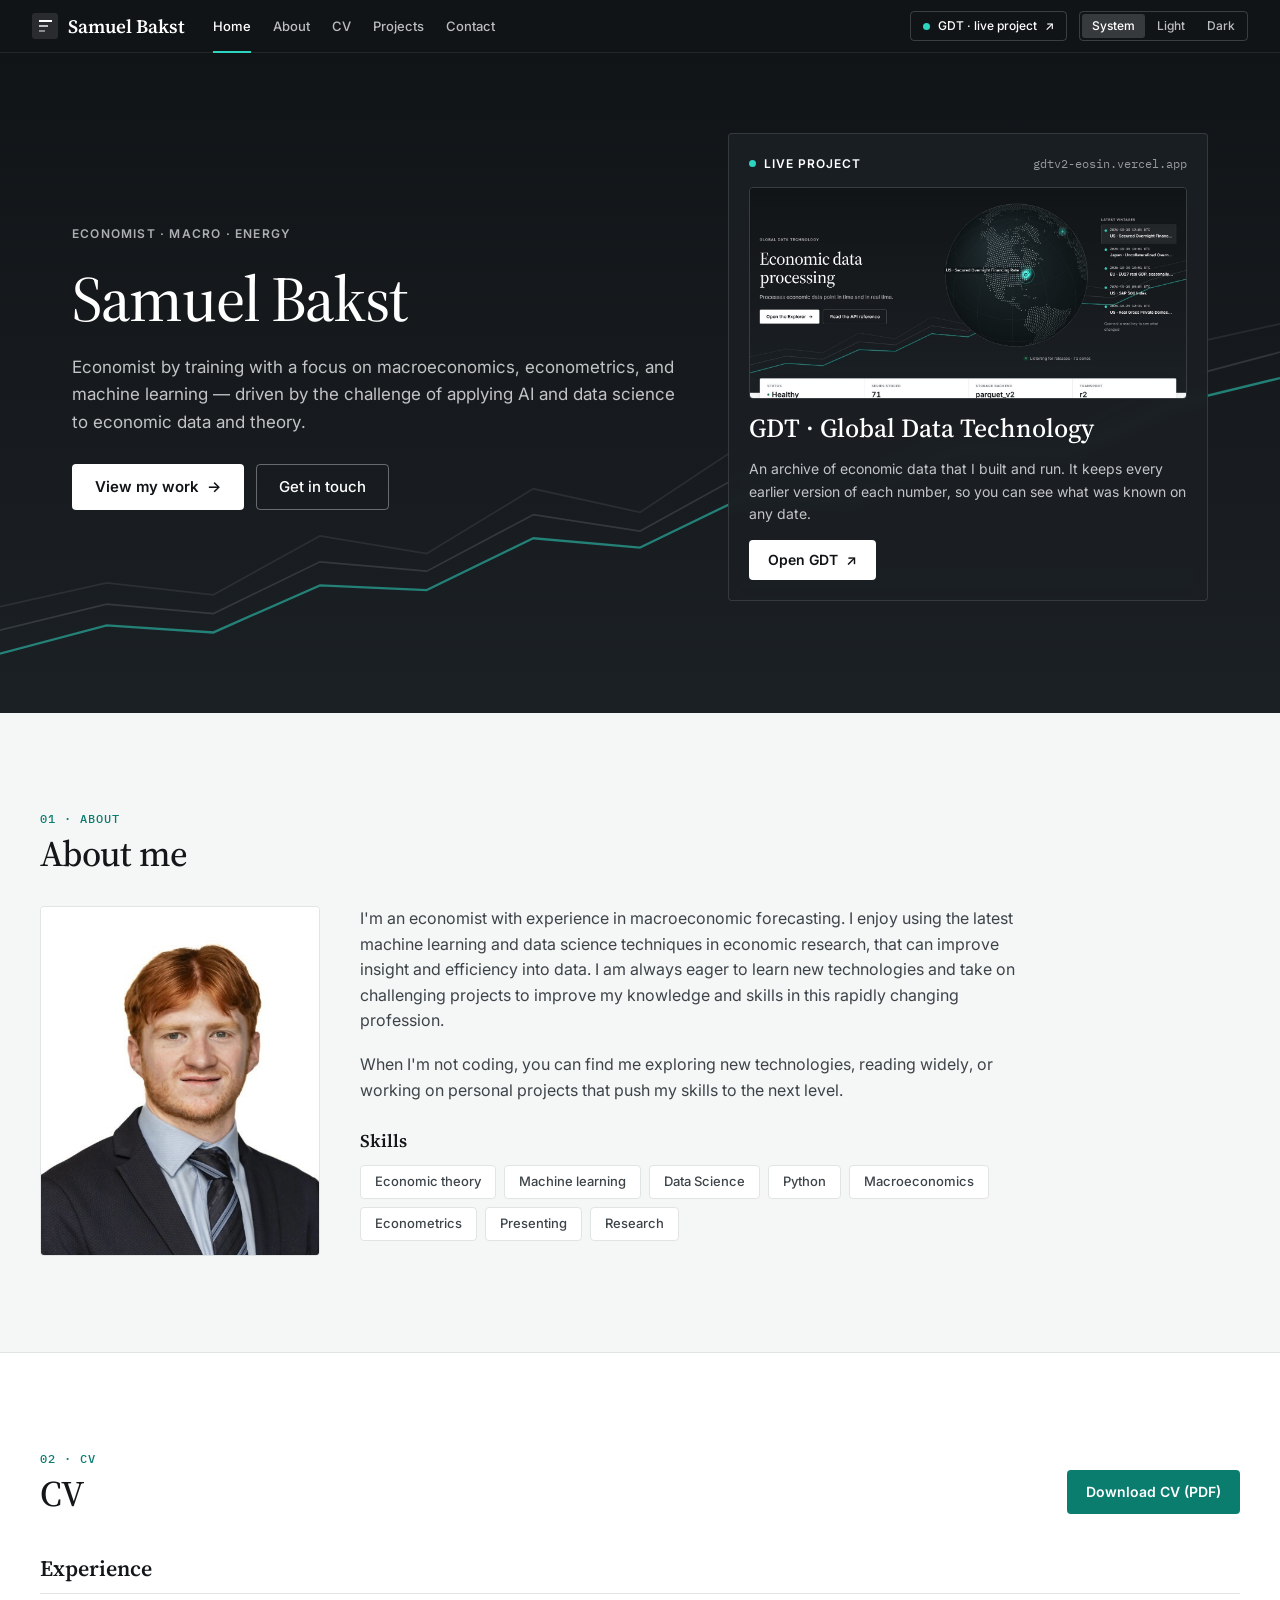
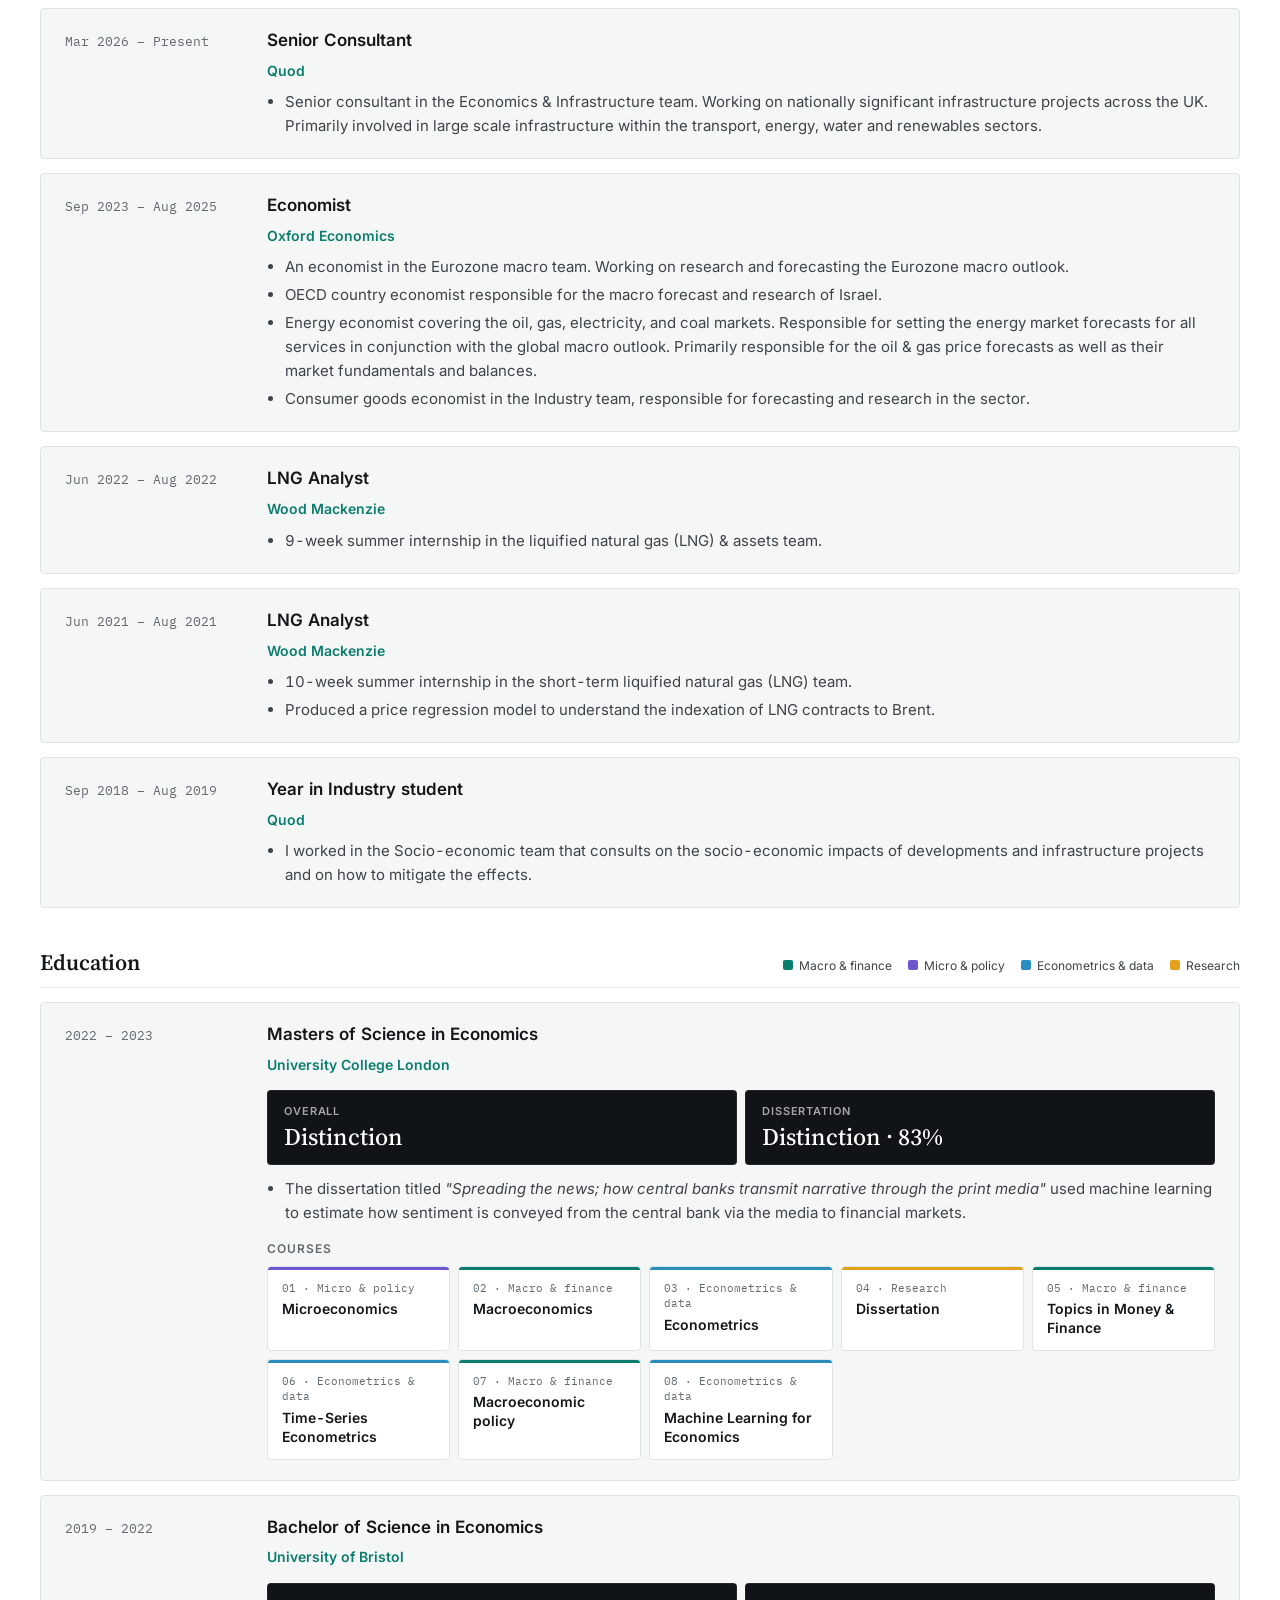
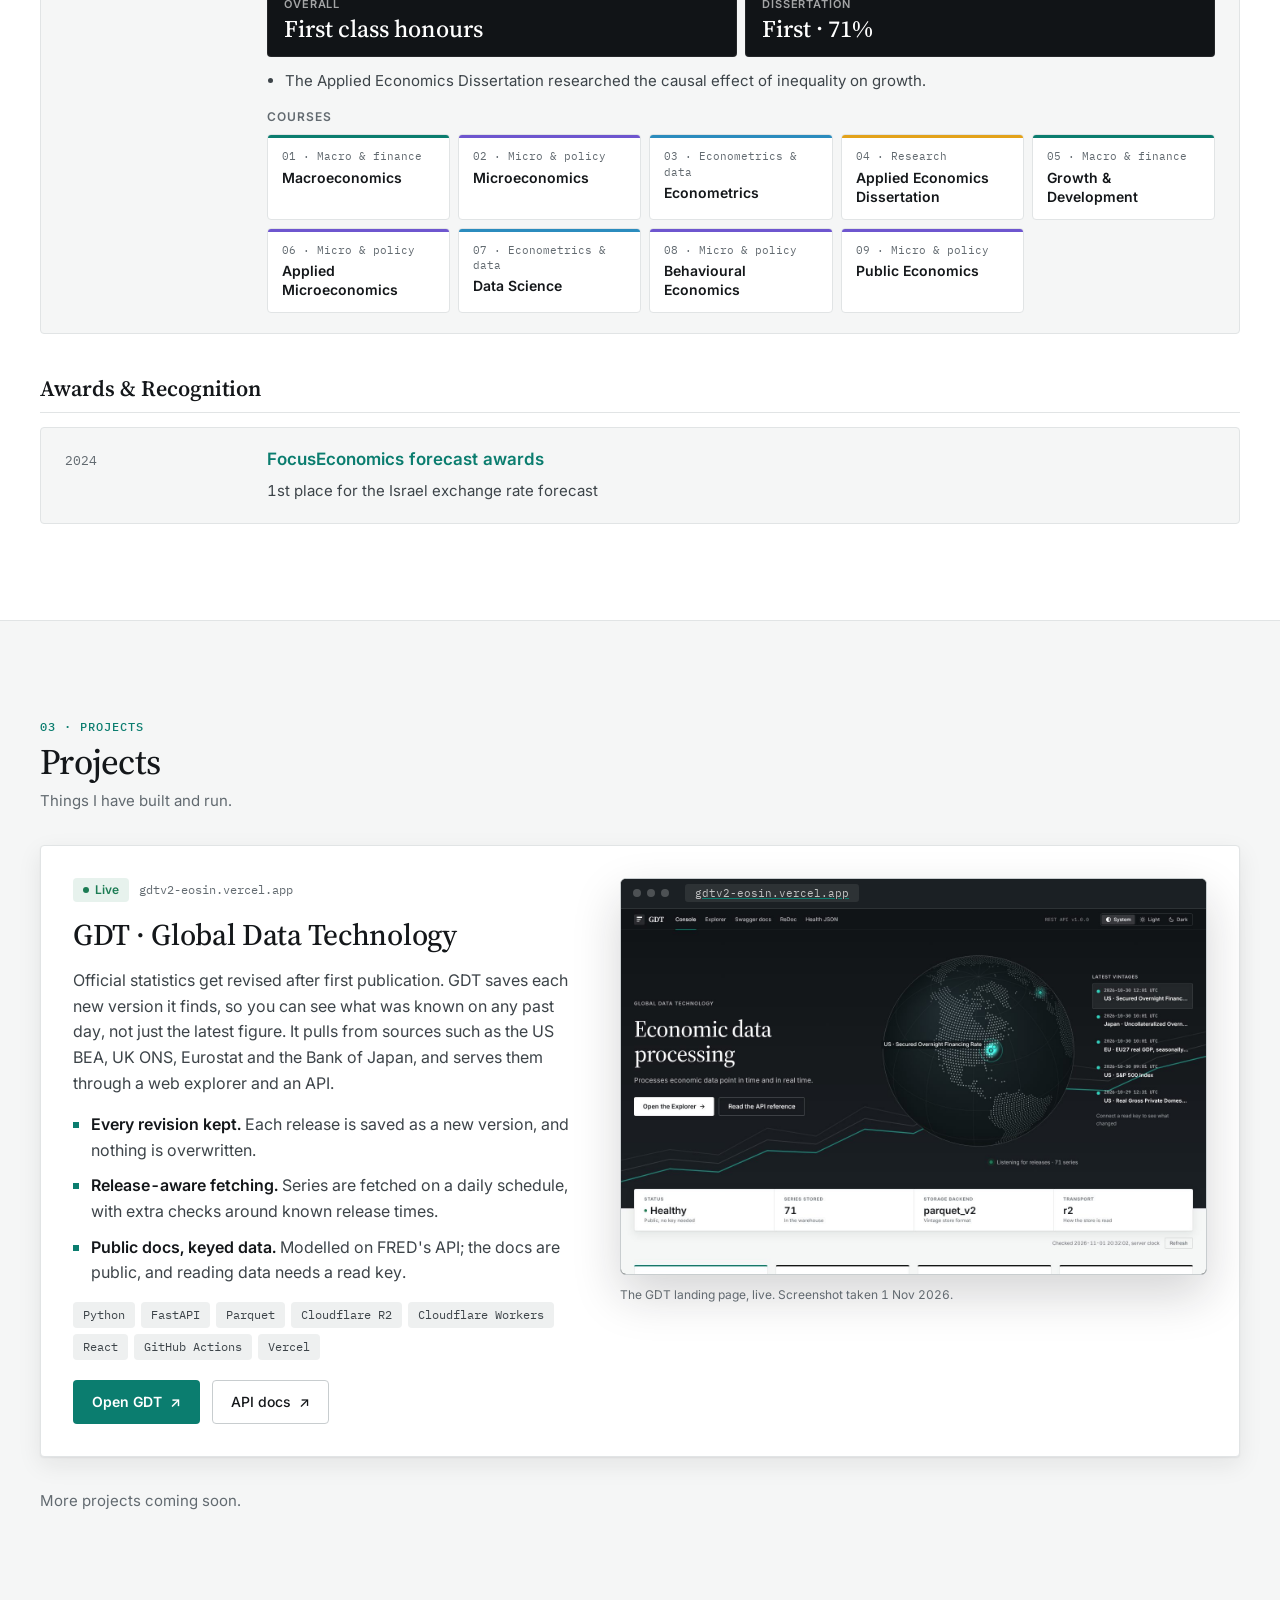
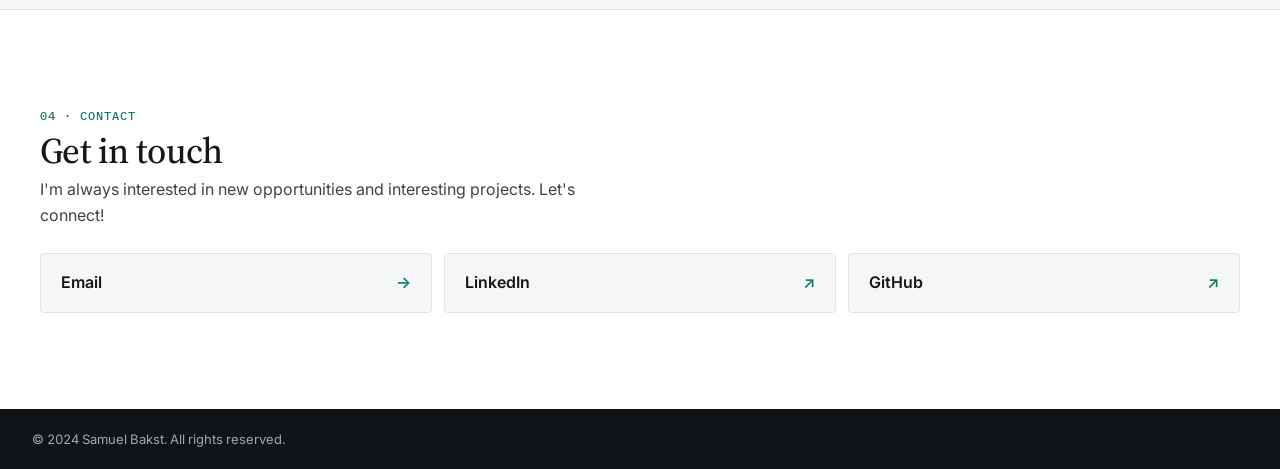
==== commit 69781bfa: "Comment out GDT design system footer text Comment out the footer paragraph about the GDT design syst" ====
--- a/index.html
+++ b/index.html
@@ -12,7 +12,6 @@
     <link rel="preconnect" href="https://fonts.gstatic.com" crossorigin>
     <link href="https://fonts.googleapis.com/css2?family=Source+Serif+4:opsz,wght@8..60,400;8..60,500;8..60,600&amp;family=Inter:wght@400;500;600;700&amp;family=IBM+Plex+Mono:wght@400;500&amp;display=swap" rel="stylesheet">
     <link rel="stylesheet" href="styles.css">
-    <script src="assets/js/style-loader.js"></script>
 </head>
 <body>
     <!-- Navigation: the GDT bar (mark + name, nav, GDT link, theme control) -->
@@ -325,7 +324,7 @@
                 <p class="contact-intro">I'm always interested in new opportunities and interesting projects. Let's connect!</p>
             </div>
             <div class="contact-links">
-                <a href="mailto:9l1rliv1a@mozmail.com" class="contact-link box">
+                <a href="mailto:samuel.bakst@yahoo.co.uk" class="contact-link box">
                     <span>Email</span><span class="arrow" aria-hidden="true">→</span>
                 </a>
                 <a href="https://www.linkedin.com/in/samuel-b-313450147/" target="_blank" rel="noopener" class="contact-link box">
@@ -341,7 +340,7 @@
     <!-- Footer -->
     <footer class="footer">
         <p>&copy; 2024 Samuel Bakst. All rights reserved.</p>
-        <p>Built on the <a href="https://gdtv2-eosin.vercel.app" target="_blank" rel="noopener">GDT</a> design system.</p>
+        <!--<p>Built on the <a href="https://gdtv2-eosin.vercel.app" target="_blank" rel="noopener">GDT</a> design system.</p>-->
     </footer>
 
     <script src="script.js"></script>
--- a/styles.css
+++ b/styles.css
@@ -1,9 +1,7 @@
 /* Samuel Bakst — personal site on the GDT design system (GDT plan 040).
    Light tokens are copied from GDT (GDT/api/static/theme.css :root), names and values unchanged.
-   Dark is this site's own graphite (no navy). Theme control: assets/js/theme.js sets data-theme
-   on <html>; with no choice stored, the page follows the system setting.
-   Note: assets/js/style-loader.js writes style_dict.js cssVariables inline on <html>, and two of
-   those names (--positive, --negative) match GDT tokens. Inline wins, so this sheet never uses them. */
+   Dark is graphite (no navy), identical to GDT's dark tokens since GDT plan 041. Theme control:
+   assets/js/theme.js sets data-theme on <html>; with no choice stored, the page follows the system. */
 
 /* ── Tokens ─────────────────────────────────────────────────────────────── */
 :root {
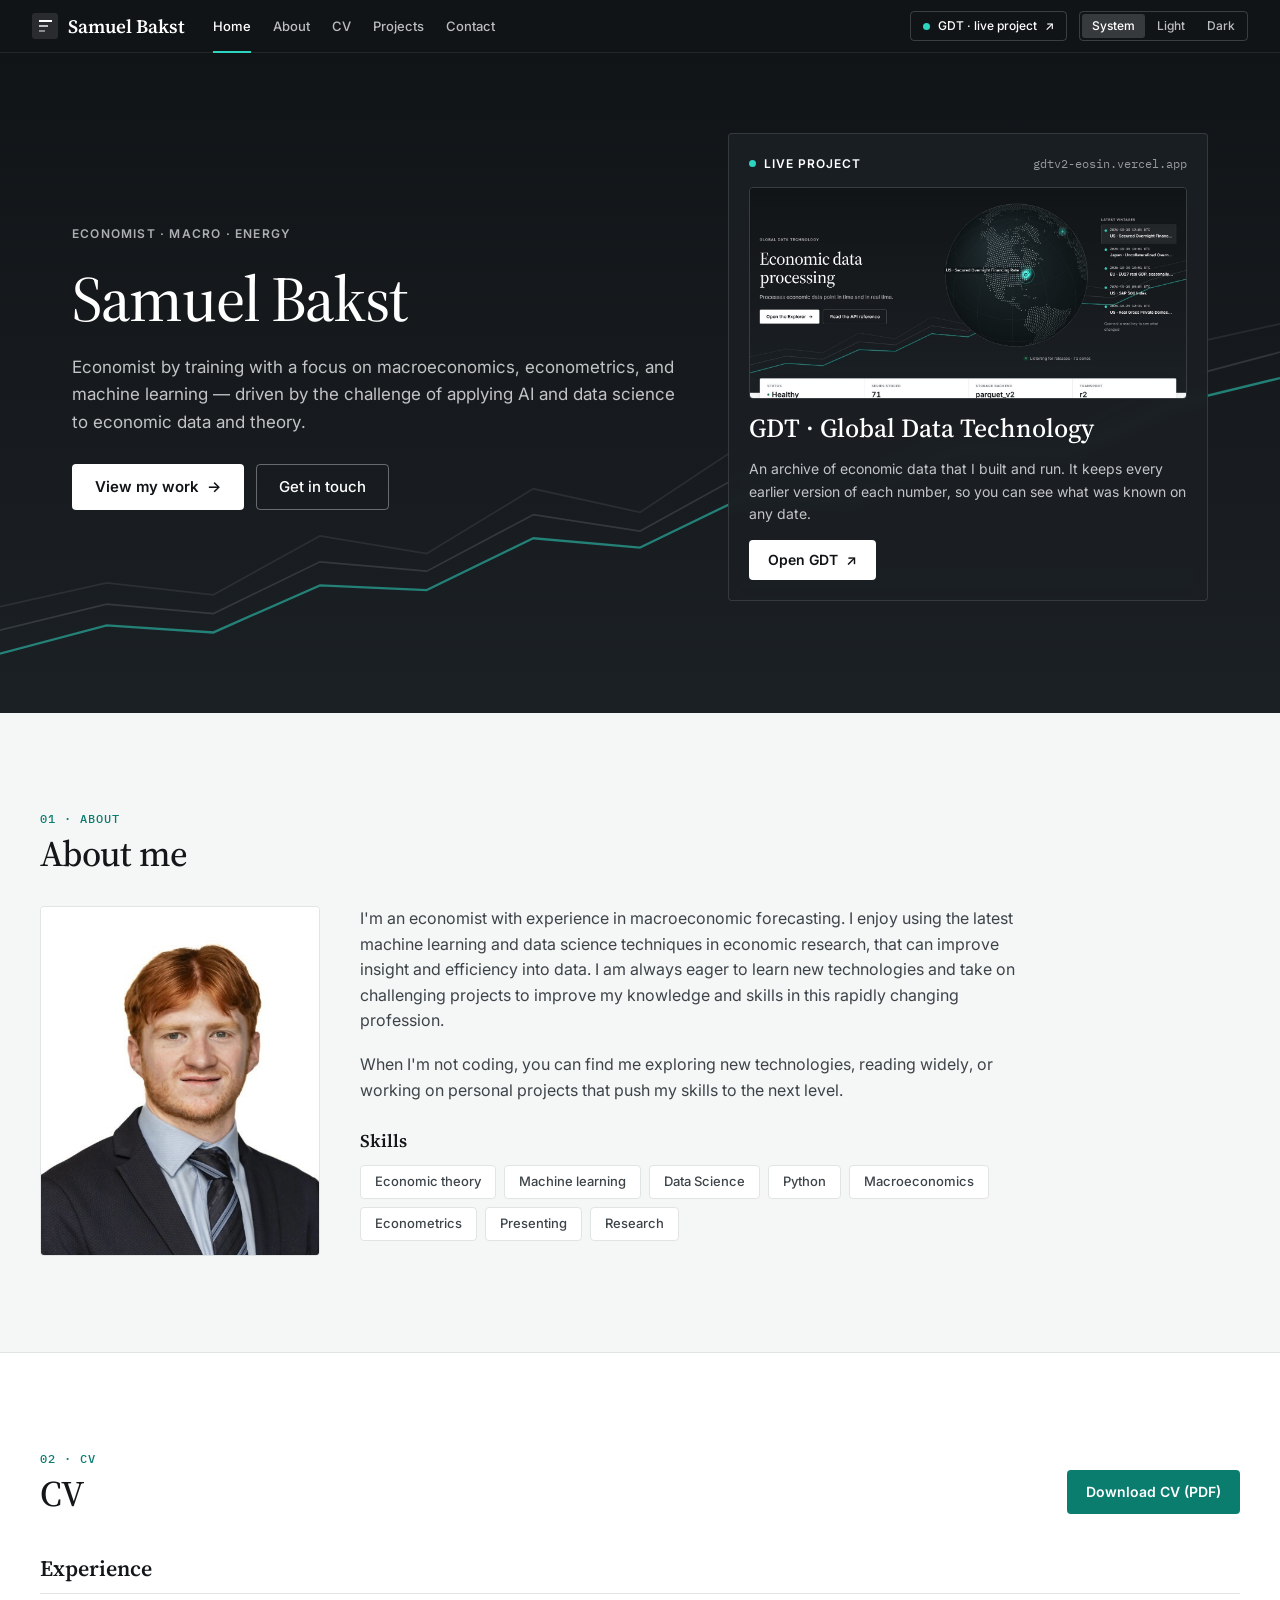
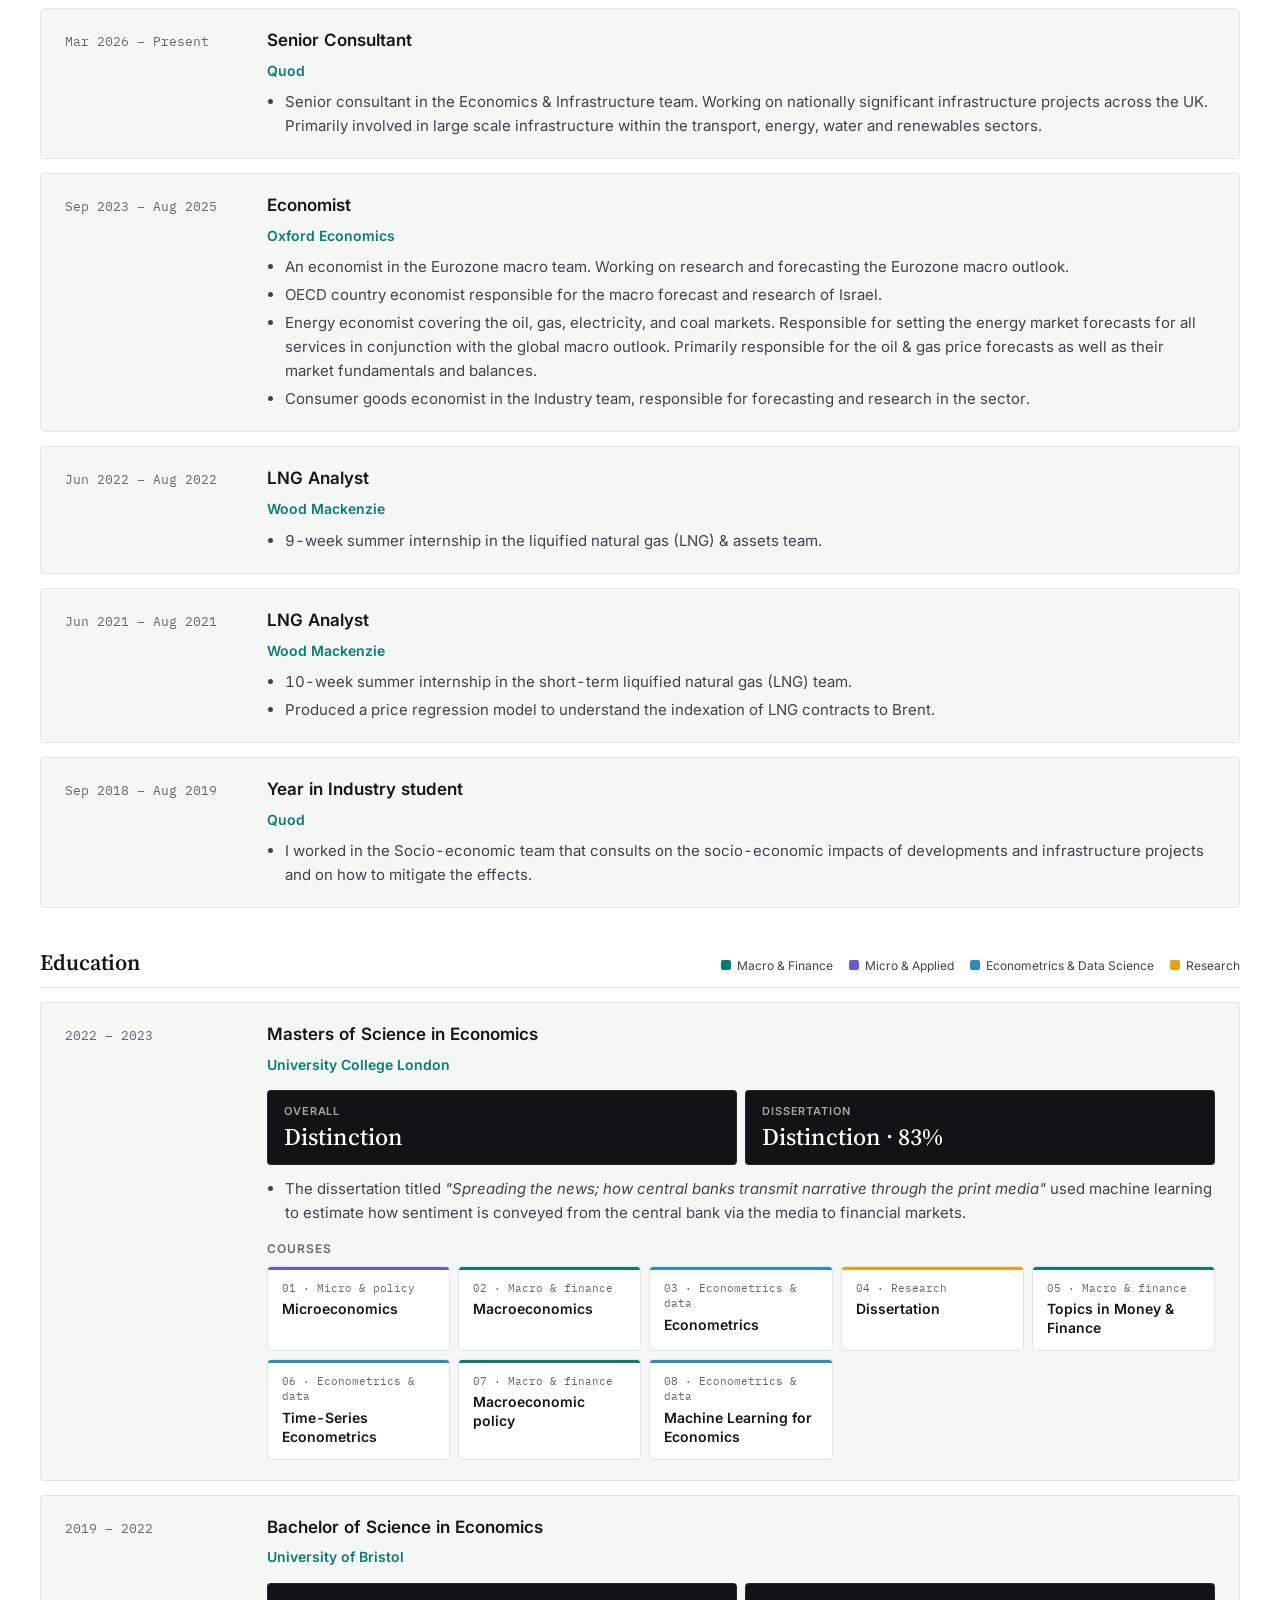
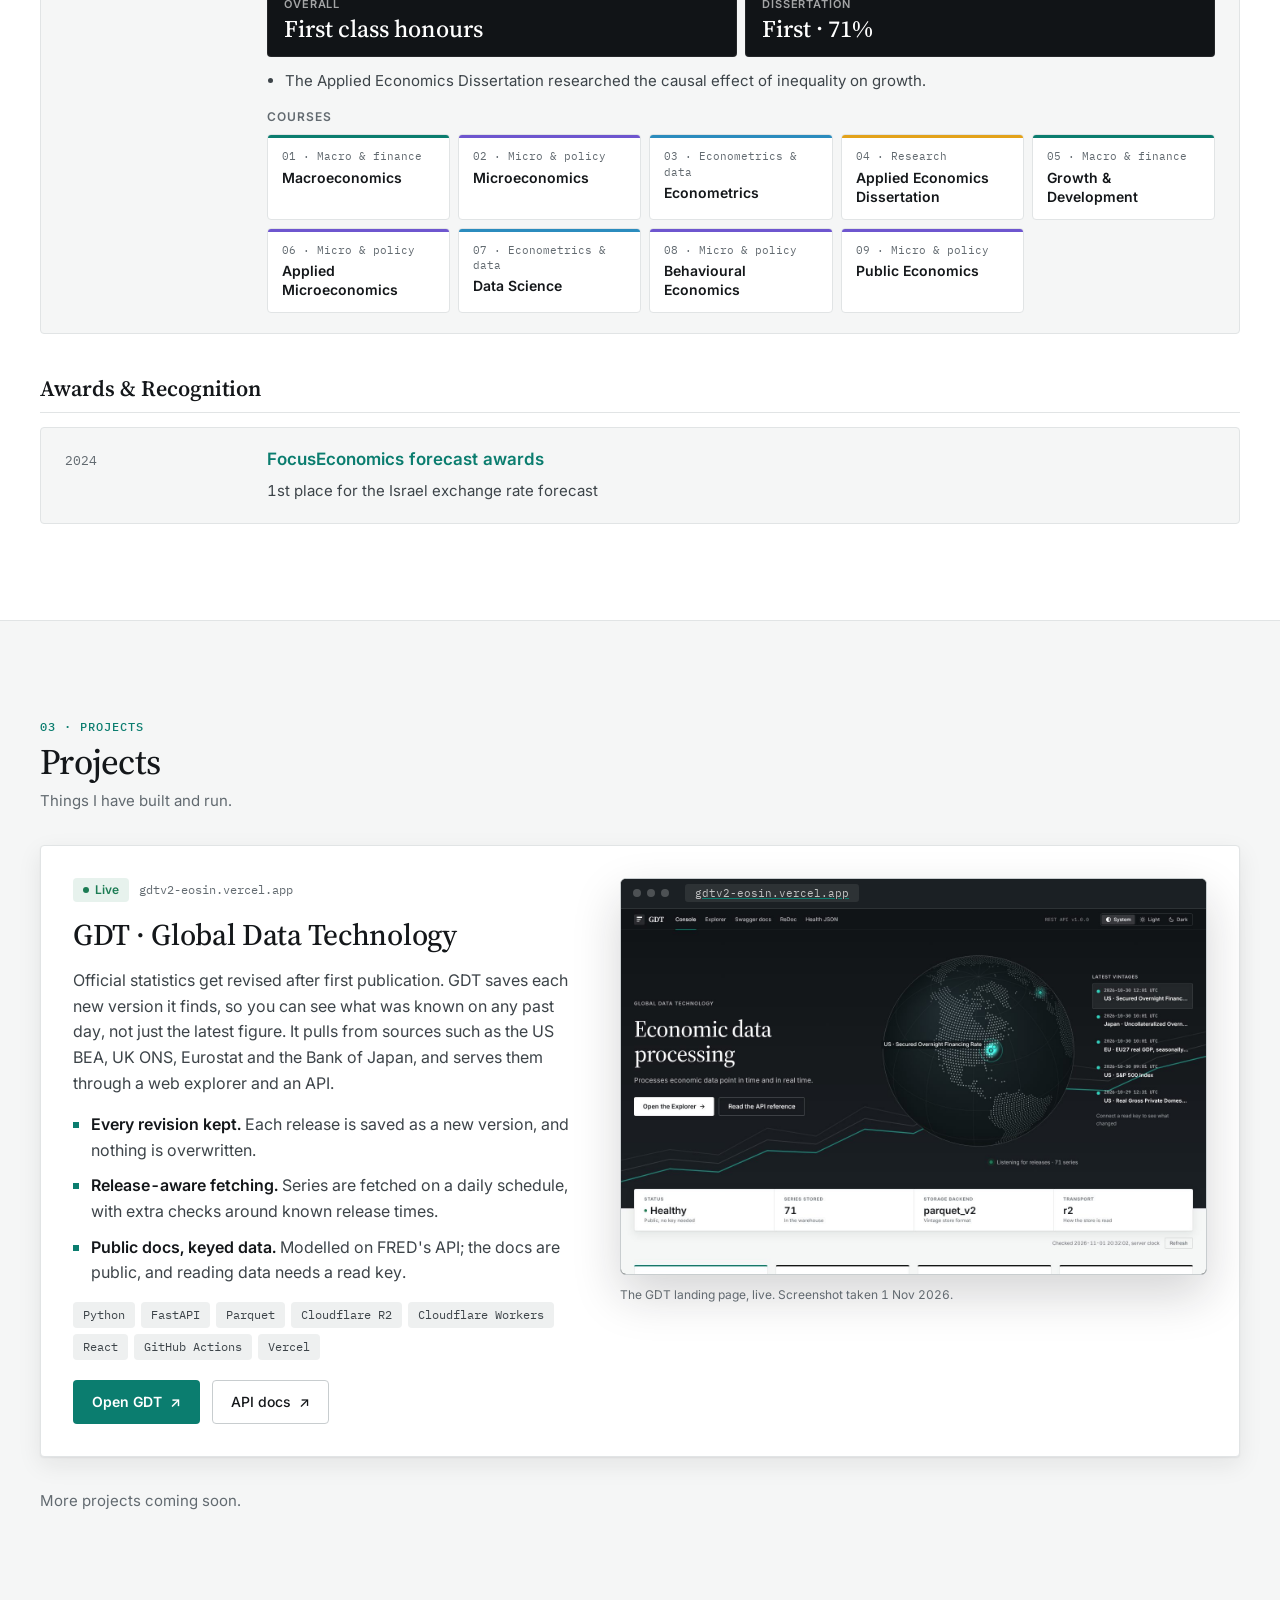
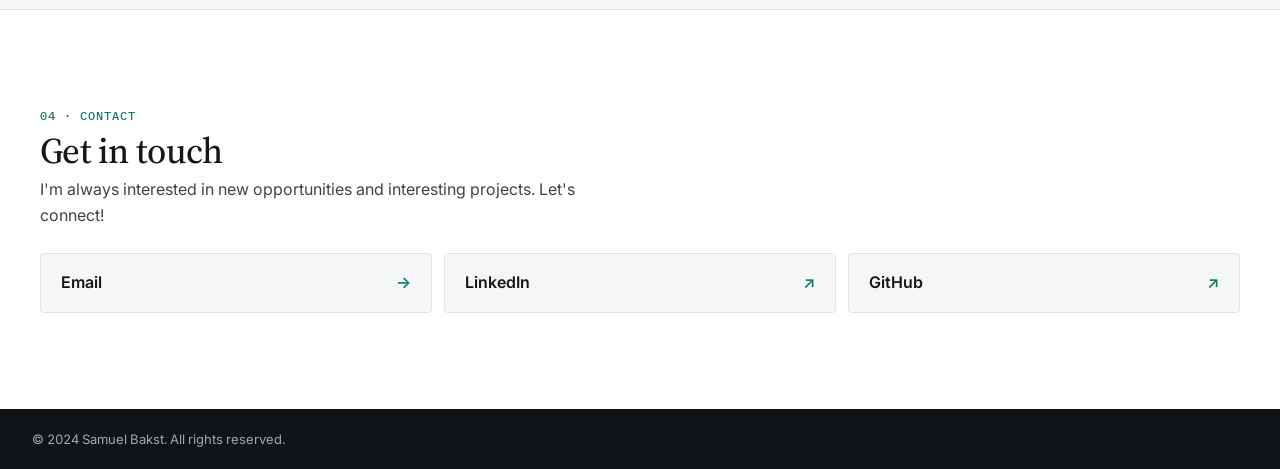
==== commit 47dcd0a4: "Update education course names in index.html" ====
--- a/index.html
+++ b/index.html
@@ -185,9 +185,9 @@
                     <div class="resume-section-head">
                         <h3>Education</h3>
                         <ul class="course-legend" aria-label="Course groups">
-                            <li><span class="swatch g-macro" aria-hidden="true"></span>Macro &amp; finance</li>
-                            <li><span class="swatch g-micro" aria-hidden="true"></span>Micro &amp; policy</li>
-                            <li><span class="swatch g-data" aria-hidden="true"></span>Econometrics &amp; data</li>
+                            <li><span class="swatch g-macro" aria-hidden="true"></span>Macro &amp; Finance</li>
+                            <li><span class="swatch g-micro" aria-hidden="true"></span>Micro &amp; Applied</li>
+                            <li><span class="swatch g-data" aria-hidden="true"></span>Econometrics &amp; Data Science</li>
                             <li><span class="swatch g-research" aria-hidden="true"></span>Research</li>
                         </ul>
                     </div>
